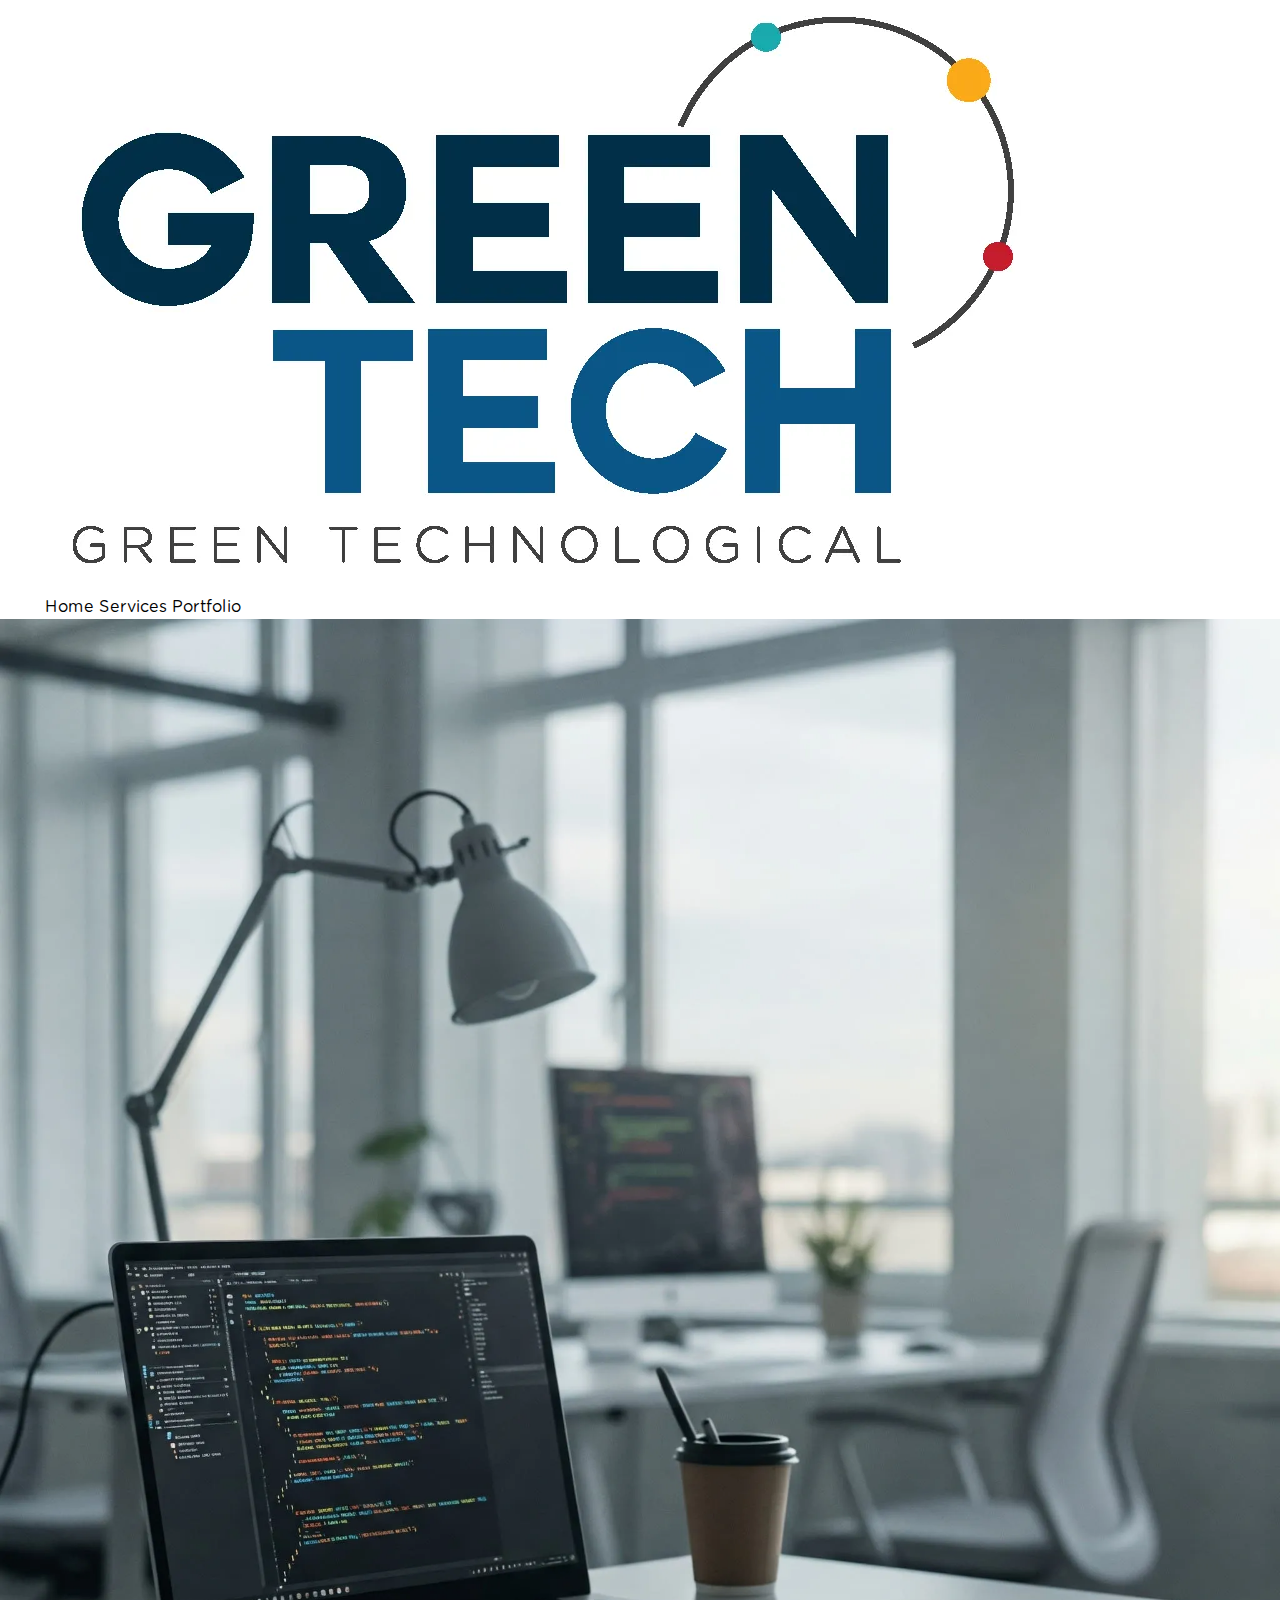
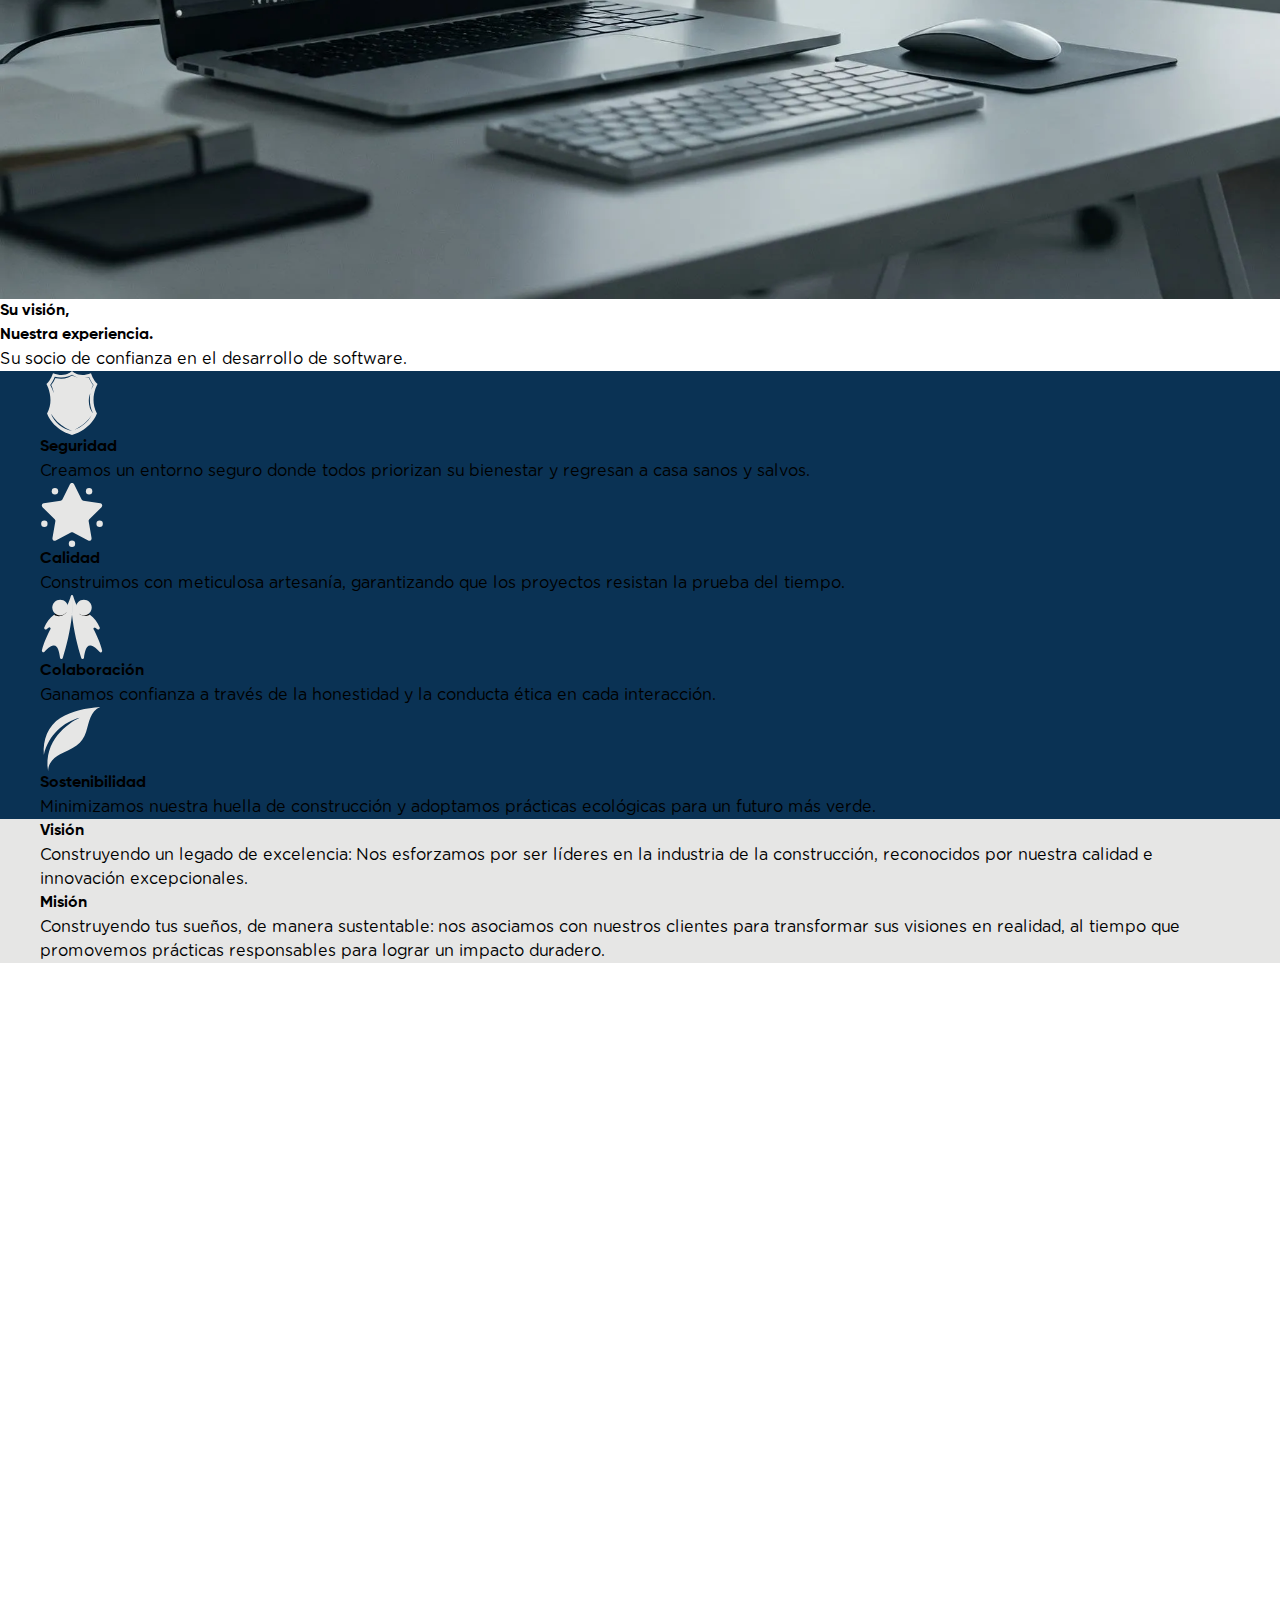
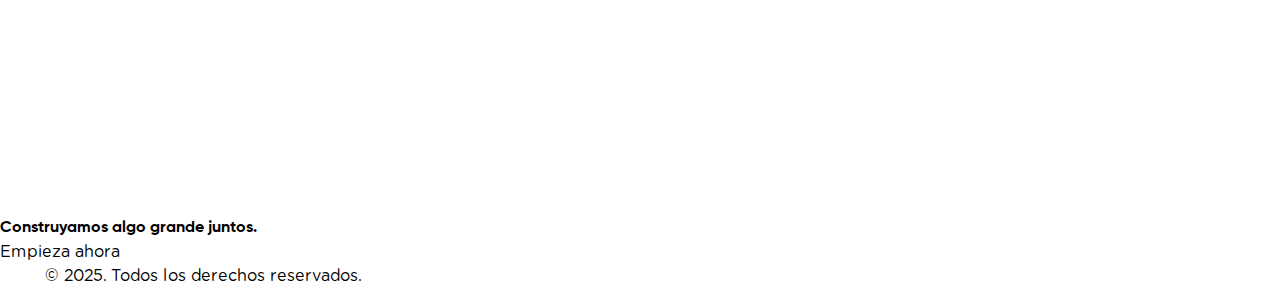
==== index.html @ 002b76df "fix urls" ====
<!DOCTYPE html><html lang="en"> <head><meta charset="UTF-8"><meta name="viewport" content="width=device-width"><link rel="icon" type="image/svg+xml" href="/favicon.svg"><meta name="generator" content="Astro v5.2.6"><title>Green Technological</title><link rel="stylesheet" href="/./_astro/index.BlIPAO9V.css"></head> <body> <header class="_header_m7qd8_2"> <div class="page-container"> <section class="_wrapper_m7qd8_5"> <div class="_logo_m7qd8_8"> <a href="/"> <img src="/./_astro/logo.CR4Oi_Bi_2i04Dl.webp" srcset="/./_astro/logo.CR4Oi_Bi_ZGJtbU.webp 200w, /./_astro/logo.CR4Oi_Bi_ZANjPo.webp 400w, /./_astro/logo.CR4Oi_Bi_2i04Dl.webp 1002w" alt="Green Tech Logo" sizes="(max-width: 425px) 200px, (max-width: 768px) 400px, 1002px" width="1002" height="595" loading="lazy" decoding="async"> </a> </div> <div class="_links_m7qd8_12"> <a href="/" class="hidden tablet:inline-block active">Home</a> <a href="/services">Services</a> <a href="/portfolio">Portfolio</a> </div> </section> </div> </header>  <section class="_hero_1e9dm_2"> <div class="_image_1e9dm_9"> <img src="/./_astro/office-laptop.Diz-f-Ei_Z1TLd2s.webp" srcset="/./_astro/office-laptop.Diz-f-Ei_Z2cWoiw.webp 850w, /./_astro/office-laptop.Diz-f-Ei_Z1W2SQh.webp 1024w, /./_astro/office-laptop.Diz-f-Ei_Z1TLd2s.webp 2048w" alt="Desk laptop in an office" sizes="(max-width: 425px) 850px, (max-width: 768px) 1024px, 2048px" width="2048" height="2048" loading="lazy" decoding="async"></div> <div class="_text_1e9dm_31"> <div class="_wrapper_1e9dm_39"> <h1 class="_title_1e9dm_44">
Su visión,<br>
Nuestra experiencia.
</h1> <div>Su socio de confianza en el desarrollo de software.</div> </div> </div> </section> <section class="bg-primary"> <div class="_c_mediaContainer_1gir9_672 container mx-auto"> <div> <div class="_c_textMediaItem_1gir9_697"> <i><img src="/_astro/shield.kLhKz2BT.svg" alt="icon"></i> <h1> Seguridad </h1> <p> Creamos un entorno seguro donde todos priorizan su bienestar y regresan a casa sanos y salvos. </p> </div> </div><div> <div class="_c_textMediaItem_1gir9_697"> <i><img src="/_astro/star.rCqaU0DZ.svg" alt="icon"></i> <h1> Calidad </h1> <p> Construimos con meticulosa artesanía, garantizando que los proyectos resistan la prueba del tiempo. </p> </div> </div><div> <div class="_c_textMediaItem_1gir9_697"> <i><img src="/_astro/team.DJSQn3Lq.svg" alt="icon"></i> <h1> Colaboración </h1> <p> Ganamos confianza a través de la honestidad y la conducta ética en cada interacción. </p> </div> </div><div> <div class="_c_textMediaItem_1gir9_697"> <i><img src="/_astro/leaf.DGB-2xqf.svg" alt="icon"></i> <h1> Sostenibilidad </h1> <p> Minimizamos nuestra huella de construcción y adoptamos prácticas ecológicas para un futuro más verde. </p> </div> </div> </div> </section> <section class="bg-quill-gray"> <div class="_c_textContainer_t5k3u_672 container mx-auto"> <div> <div> <h1> Visión </h1>  </div> <div>  <p> Construyendo un legado de excelencia: Nos esforzamos por ser líderes en la industria de la construcción, reconocidos por nuestra calidad e innovación excepcionales. </p> </div> </div><div> <div> <h1> Misión </h1>  </div> <div>  <p> Construyendo tus sueños, de manera sustentable: nos asociamos con nuestros clientes para transformar sus visiones en realidad, al tiempo que promovemos prácticas responsables para lograr un impacto duradero. </p> </div> </div> </div> </section> <section> <div class="_c_bannerWithImageOverlay_1eavx_2"> <div class="_c_bannerImageContainer_1eavx_12"> <img src="/./_astro/photo-1487958449943-2429e8be8625.Dlu92hlh_26johi.webp" alt="banner background" width="2160" height="1440" loading="lazy" decoding="async"> </div> <div class="_c_bannerOverlay_1eavx_25"></div> <div class="_c_bannerContainer_1eavx_33"> <div class="_c_bannerWrapperText_1eavx_40"> <div class="_c_bannerWrapperHeadline_1eavx_53"> <h1>Construyamos algo grande juntos.</h1> </div> <div class="_c_bannerWrapperButton_1eavx_72"> <a title="Get Started" href="#" target="_blank" rel="noopener">Empieza ahora</a> </div> </div> </div> </div> </section>  <footer class="_footer_1qc3n_2"> <div class="page-container"> <section class="_wrapper_1qc3n_6"> <div class="_text_1qc3n_9"> <p>© 2025. Todos los derechos reservados.</p> </div> </section> </div> </footer></body></html>
---- _astro/index.BlIPAO9V.css ----
._c_bannerWithImageOverlay_1e5kk_2{min-height:35rem;padding-inline:calc(var(--spacing)*6);padding-block:calc(var(--spacing)*8);background-color:#e6e6e5;flex-direction:column;justify-content:center;display:flex;position:relative}._c_bannerImageContainer_1e5kk_2{width:100%;height:100%}._c_bannerImageContainer_1e5kk_2 img{top:calc(var(--spacing)*0);left:calc(var(--spacing)*0);object-fit:cover;width:100%;height:100%;position:absolute;overflow:hidden}._c_bannerOverlay_1e5kk_2{inset:calc(var(--spacing)*0);background-color:var(--color-primary);opacity:.5;width:100%;height:100%;position:absolute}._c_bannerContainer_1e5kk_2{align-items:center;gap:calc(var(--spacing)*8);width:100%;height:100%;display:flex}._c_bannerWrapperText_1e5kk_2{box-sizing:border-box;justify-content:center;align-items:center;gap:calc(var(--spacing)*10);border-radius:var(--radius-2xl);width:100%;height:100%;padding:calc(var(--spacing)*8);flex-direction:column;display:flex;position:relative}._c_bannerWrapperHeadline_1e5kk_2{text-align:center;color:#e6e6e5;width:100%}._c_bannerWrapperHeadline_1e5kk_2 h1{background-color:var(--color-primary);padding-inline:calc(var(--spacing)*4);padding-block:calc(var(--spacing)*2);--tw-leading:1.1;--tw-font-weight:var(--font-weight-bold);font-size:2.75rem;line-height:1.1;font-weight:var(--font-weight-bold);overflow-wrap:normal;word-break:normal;overflow-wrap:break-word;display:inline}._c_bannerWrapperButton_1e5kk_2{margin-bottom:calc(var(--spacing)*4);min-height:calc(var(--spacing)*14);justify-content:center;width:100%;display:flex;position:relative}._c_bannerWrapperButton_1e5kk_2 a{border-style:var(--tw-border-style);--tw-border-style:solid;background-color:var(--color-primary);padding-inline:calc(var(--spacing)*5);padding-block:calc(var(--spacing)*4);color:#e6e6e5;border:2px solid #e6e6e5;border-radius:0;align-items:center}@layer theme{:root,:host{--font-sans:ui-sans-serif,system-ui,sans-serif,"Apple Color Emoji","Segoe UI Emoji","Segoe UI Symbol","Noto Color Emoji";--font-serif:ui-serif,Georgia,Cambria,"Times New Roman",Times,serif;--font-mono:ui-monospace,SFMono-Regular,Menlo,Monaco,Consolas,"Liberation Mono","Courier New",monospace;--color-red-50:oklch(.971 .013 17.38);--color-red-100:oklch(.936 .032 17.717);--color-red-200:oklch(.885 .062 18.334);--color-red-300:oklch(.808 .114 19.571);--color-red-400:oklch(.704 .191 22.216);--color-red-500:oklch(.637 .237 25.331);--color-red-600:oklch(.577 .245 27.325);--color-red-700:oklch(.505 .213 27.518);--color-red-800:oklch(.444 .177 26.899);--color-red-900:oklch(.396 .141 25.723);--color-red-950:oklch(.258 .092 26.042);--color-orange-50:oklch(.98 .016 73.684);--color-orange-100:oklch(.954 .038 75.164);--color-orange-200:oklch(.901 .076 70.697);--color-orange-300:oklch(.837 .128 66.29);--color-orange-400:oklch(.75 .183 55.934);--color-orange-500:oklch(.705 .213 47.604);--color-orange-600:oklch(.646 .222 41.116);--color-orange-700:oklch(.553 .195 38.402);--color-orange-800:oklch(.47 .157 37.304);--color-orange-900:oklch(.408 .123 38.172);--color-orange-950:oklch(.266 .079 36.259);--color-amber-50:oklch(.987 .022 95.277);--color-amber-100:oklch(.962 .059 95.617);--color-amber-200:oklch(.924 .12 95.746);--color-amber-300:oklch(.879 .169 91.605);--color-amber-400:oklch(.828 .189 84.429);--color-amber-500:oklch(.769 .188 70.08);--color-amber-600:oklch(.666 .179 58.318);--color-amber-700:oklch(.555 .163 48.998);--color-amber-800:oklch(.473 .137 46.201);--color-amber-900:oklch(.414 .112 45.904);--color-amber-950:oklch(.279 .077 45.635);--color-yellow-50:oklch(.987 .026 102.212);--color-yellow-100:oklch(.973 .071 103.193);--color-yellow-200:oklch(.945 .129 101.54);--color-yellow-300:oklch(.905 .182 98.111);--color-yellow-400:oklch(.852 .199 91.936);--color-yellow-500:oklch(.795 .184 86.047);--color-yellow-600:oklch(.681 .162 75.834);--color-yellow-700:oklch(.554 .135 66.442);--color-yellow-800:oklch(.476 .114 61.907);--color-yellow-900:oklch(.421 .095 57.708);--color-yellow-950:oklch(.286 .066 53.813);--color-lime-50:oklch(.986 .031 120.757);--color-lime-100:oklch(.967 .067 122.328);--color-lime-200:oklch(.938 .127 124.321);--color-lime-300:oklch(.897 .196 126.665);--color-lime-400:oklch(.841 .238 128.85);--color-lime-500:oklch(.768 .233 130.85);--color-lime-600:oklch(.648 .2 131.684);--color-lime-700:oklch(.532 .157 131.589);--color-lime-800:oklch(.453 .124 130.933);--color-lime-900:oklch(.405 .101 131.063);--color-lime-950:oklch(.274 .072 132.109);--color-green-50:oklch(.982 .018 155.826);--color-green-100:oklch(.962 .044 156.743);--color-green-200:oklch(.925 .084 155.995);--color-green-300:oklch(.871 .15 154.449);--color-green-400:oklch(.792 .209 151.711);--color-green-500:oklch(.723 .219 149.579);--color-green-600:oklch(.627 .194 149.214);--color-green-700:oklch(.527 .154 150.069);--color-green-800:oklch(.448 .119 151.328);--color-green-900:oklch(.393 .095 152.535);--color-green-950:oklch(.266 .065 152.934);--color-emerald-50:oklch(.979 .021 166.113);--color-emerald-100:oklch(.95 .052 163.051);--color-emerald-200:oklch(.905 .093 164.15);--color-emerald-300:oklch(.845 .143 164.978);--color-emerald-400:oklch(.765 .177 163.223);--color-emerald-500:oklch(.696 .17 162.48);--color-emerald-600:oklch(.596 .145 163.225);--color-emerald-700:oklch(.508 .118 165.612);--color-emerald-800:oklch(.432 .095 166.913);--color-emerald-900:oklch(.378 .077 168.94);--color-emerald-950:oklch(.262 .051 172.552);--color-teal-50:oklch(.984 .014 180.72);--color-teal-100:oklch(.953 .051 180.801);--color-teal-200:oklch(.91 .096 180.426);--color-teal-300:oklch(.855 .138 181.071);--color-teal-400:oklch(.777 .152 181.912);--color-teal-500:oklch(.704 .14 182.503);--color-teal-600:oklch(.6 .118 184.704);--color-teal-700:oklch(.511 .096 186.391);--color-teal-800:oklch(.437 .078 188.216);--color-teal-900:oklch(.386 .063 188.416);--color-teal-950:oklch(.277 .046 192.524);--color-cyan-50:oklch(.984 .019 200.873);--color-cyan-100:oklch(.956 .045 203.388);--color-cyan-200:oklch(.917 .08 205.041);--color-cyan-300:oklch(.865 .127 207.078);--color-cyan-400:oklch(.789 .154 211.53);--color-cyan-500:oklch(.715 .143 215.221);--color-cyan-600:oklch(.609 .126 221.723);--color-cyan-700:oklch(.52 .105 223.128);--color-cyan-800:oklch(.45 .085 224.283);--color-cyan-900:oklch(.398 .07 227.392);--color-cyan-950:oklch(.302 .056 229.695);--color-sky-50:oklch(.977 .013 236.62);--color-sky-100:oklch(.951 .026 236.824);--color-sky-200:oklch(.901 .058 230.902);--color-sky-300:oklch(.828 .111 230.318);--color-sky-400:oklch(.746 .16 232.661);--color-sky-500:oklch(.685 .169 237.323);--color-sky-600:oklch(.588 .158 241.966);--color-sky-700:oklch(.5 .134 242.749);--color-sky-800:oklch(.443 .11 240.79);--color-sky-900:oklch(.391 .09 240.876);--color-sky-950:oklch(.293 .066 243.157);--color-blue-50:oklch(.97 .014 254.604);--color-blue-100:oklch(.932 .032 255.585);--color-blue-200:oklch(.882 .059 254.128);--color-blue-300:oklch(.809 .105 251.813);--color-blue-400:oklch(.707 .165 254.624);--color-blue-500:oklch(.623 .214 259.815);--color-blue-600:oklch(.546 .245 262.881);--color-blue-700:oklch(.488 .243 264.376);--color-blue-800:oklch(.424 .199 265.638);--color-blue-900:oklch(.379 .146 265.522);--color-blue-950:oklch(.282 .091 267.935);--color-indigo-50:oklch(.962 .018 272.314);--color-indigo-100:oklch(.93 .034 272.788);--color-indigo-200:oklch(.87 .065 274.039);--color-indigo-300:oklch(.785 .115 274.713);--color-indigo-400:oklch(.673 .182 276.935);--color-indigo-500:oklch(.585 .233 277.117);--color-indigo-600:oklch(.511 .262 276.966);--color-indigo-700:oklch(.457 .24 277.023);--color-indigo-800:oklch(.398 .195 277.366);--color-indigo-900:oklch(.359 .144 278.697);--color-indigo-950:oklch(.257 .09 281.288);--color-violet-50:oklch(.969 .016 293.756);--color-violet-100:oklch(.943 .029 294.588);--color-violet-200:oklch(.894 .057 293.283);--color-violet-300:oklch(.811 .111 293.571);--color-violet-400:oklch(.702 .183 293.541);--color-violet-500:oklch(.606 .25 292.717);--color-violet-600:oklch(.541 .281 293.009);--color-violet-700:oklch(.491 .27 292.581);--color-violet-800:oklch(.432 .232 292.759);--color-violet-900:oklch(.38 .189 293.745);--color-violet-950:oklch(.283 .141 291.089);--color-purple-50:oklch(.977 .014 308.299);--color-purple-100:oklch(.946 .033 307.174);--color-purple-200:oklch(.902 .063 306.703);--color-purple-300:oklch(.827 .119 306.383);--color-purple-400:oklch(.714 .203 305.504);--color-purple-500:oklch(.627 .265 303.9);--color-purple-600:oklch(.558 .288 302.321);--color-purple-700:oklch(.496 .265 301.924);--color-purple-800:oklch(.438 .218 303.724);--color-purple-900:oklch(.381 .176 304.987);--color-purple-950:oklch(.291 .149 302.717);--color-fuchsia-50:oklch(.977 .017 320.058);--color-fuchsia-100:oklch(.952 .037 318.852);--color-fuchsia-200:oklch(.903 .076 319.62);--color-fuchsia-300:oklch(.833 .145 321.434);--color-fuchsia-400:oklch(.74 .238 322.16);--color-fuchsia-500:oklch(.667 .295 322.15);--color-fuchsia-600:oklch(.591 .293 322.896);--color-fuchsia-700:oklch(.518 .253 323.949);--color-fuchsia-800:oklch(.452 .211 324.591);--color-fuchsia-900:oklch(.401 .17 325.612);--color-fuchsia-950:oklch(.293 .136 325.661);--color-pink-50:oklch(.971 .014 343.198);--color-pink-100:oklch(.948 .028 342.258);--color-pink-200:oklch(.899 .061 343.231);--color-pink-300:oklch(.823 .12 346.018);--color-pink-400:oklch(.718 .202 349.761);--color-pink-500:oklch(.656 .241 354.308);--color-pink-600:oklch(.592 .249 .584);--color-pink-700:oklch(.525 .223 3.958);--color-pink-800:oklch(.459 .187 3.815);--color-pink-900:oklch(.408 .153 2.432);--color-pink-950:oklch(.284 .109 3.907);--color-rose-50:oklch(.969 .015 12.422);--color-rose-100:oklch(.941 .03 12.58);--color-rose-200:oklch(.892 .058 10.001);--color-rose-300:oklch(.81 .117 11.638);--color-rose-400:oklch(.712 .194 13.428);--color-rose-500:oklch(.645 .246 16.439);--color-rose-600:oklch(.586 .253 17.585);--color-rose-700:oklch(.514 .222 16.935);--color-rose-800:oklch(.455 .188 13.697);--color-rose-900:oklch(.41 .159 10.272);--color-rose-950:oklch(.271 .105 12.094);--color-slate-50:oklch(.984 .003 247.858);--color-slate-100:oklch(.968 .007 247.896);--color-slate-200:oklch(.929 .013 255.508);--color-slate-300:oklch(.869 .022 252.894);--color-slate-400:oklch(.704 .04 256.788);--color-slate-500:oklch(.554 .046 257.417);--color-slate-600:oklch(.446 .043 257.281);--color-slate-700:oklch(.372 .044 257.287);--color-slate-800:oklch(.279 .041 260.031);--color-slate-900:oklch(.208 .042 265.755);--color-slate-950:oklch(.129 .042 264.695);--color-gray-50:oklch(.985 .002 247.839);--color-gray-100:oklch(.967 .003 264.542);--color-gray-200:oklch(.928 .006 264.531);--color-gray-300:oklch(.872 .01 258.338);--color-gray-400:oklch(.707 .022 261.325);--color-gray-500:oklch(.551 .027 264.364);--color-gray-600:oklch(.446 .03 256.802);--color-gray-700:oklch(.373 .034 259.733);--color-gray-800:oklch(.278 .033 256.848);--color-gray-900:oklch(.21 .034 264.665);--color-gray-950:oklch(.13 .028 261.692);--color-zinc-50:oklch(.985 0 0);--color-zinc-100:oklch(.967 .001 286.375);--color-zinc-200:oklch(.92 .004 286.32);--color-zinc-300:oklch(.871 .006 286.286);--color-zinc-400:oklch(.705 .015 286.067);--color-zinc-500:oklch(.552 .016 285.938);--color-zinc-600:oklch(.442 .017 285.786);--color-zinc-700:oklch(.37 .013 285.805);--color-zinc-800:oklch(.274 .006 286.033);--color-zinc-900:oklch(.21 .006 285.885);--color-zinc-950:oklch(.141 .005 285.823);--color-neutral-50:oklch(.985 0 0);--color-neutral-100:oklch(.97 0 0);--color-neutral-200:oklch(.922 0 0);--color-neutral-300:oklch(.87 0 0);--color-neutral-400:oklch(.708 0 0);--color-neutral-500:oklch(.556 0 0);--color-neutral-600:oklch(.439 0 0);--color-neutral-700:oklch(.371 0 0);--color-neutral-800:oklch(.269 0 0);--color-neutral-900:oklch(.205 0 0);--color-neutral-950:oklch(.145 0 0);--color-stone-50:oklch(.985 .001 106.423);--color-stone-100:oklch(.97 .001 106.424);--color-stone-200:oklch(.923 .003 48.717);--color-stone-300:oklch(.869 .005 56.366);--color-stone-400:oklch(.709 .01 56.259);--color-stone-500:oklch(.553 .013 58.071);--color-stone-600:oklch(.444 .011 73.639);--color-stone-700:oklch(.374 .01 67.558);--color-stone-800:oklch(.268 .007 34.298);--color-stone-900:oklch(.216 .006 56.043);--color-stone-950:oklch(.147 .004 49.25);--color-black:#000;--color-white:#fff;--spacing:.25rem;--container-3xs:16rem;--container-2xs:18rem;--container-xs:20rem;--container-sm:24rem;--container-md:28rem;--container-lg:32rem;--container-xl:36rem;--container-2xl:42rem;--container-3xl:48rem;--container-4xl:56rem;--container-5xl:64rem;--container-6xl:72rem;--container-7xl:80rem;--text-xs:.75rem;--text-xs--line-height:calc(1/.75);--text-sm:.875rem;--text-sm--line-height:calc(1.25/.875);--text-base:1rem;--text-base--line-height: 1.5 ;--text-lg:1.125rem;--text-lg--line-height:calc(1.75/1.125);--text-xl:1.25rem;--text-xl--line-height:calc(1.75/1.25);--text-2xl:1.5rem;--text-2xl--line-height:calc(2/1.5);--text-3xl:1.875rem;--text-3xl--line-height: 1.2 ;--text-4xl:2.25rem;--text-4xl--line-height:calc(2.5/2.25);--text-5xl:3rem;--text-5xl--line-height:1;--text-6xl:3.75rem;--text-6xl--line-height:1;--text-7xl:4.5rem;--text-7xl--line-height:1;--text-8xl:6rem;--text-8xl--line-height:1;--text-9xl:8rem;--text-9xl--line-height:1;--font-weight-thin:100;--font-weight-extralight:200;--font-weight-light:300;--font-weight-normal:400;--font-weight-medium:500;--font-weight-semibold:600;--font-weight-bold:700;--font-weight-extrabold:800;--font-weight-black:900;--tracking-tighter:-.05em;--tracking-tight:-.025em;--tracking-normal:0em;--tracking-wide:.025em;--tracking-wider:.05em;--tracking-widest:.1em;--leading-tight:1.25;--leading-snug:1.375;--leading-normal:1.5;--leading-relaxed:1.625;--leading-loose:2;--radius-xs:.125rem;--radius-sm:.25rem;--radius-md:.375rem;--radius-lg:.5rem;--radius-xl:.75rem;--radius-2xl:1rem;--radius-3xl:1.5rem;--radius-4xl:2rem;--shadow-2xs:0 1px #0000000d;--shadow-xs:0 1px 2px 0 #0000000d;--shadow-sm:0 1px 3px 0 #0000001a,0 1px 2px -1px #0000001a;--shadow-md:0 4px 6px -1px #0000001a,0 2px 4px -2px #0000001a;--shadow-lg:0 10px 15px -3px #0000001a,0 4px 6px -4px #0000001a;--shadow-xl:0 20px 25px -5px #0000001a,0 8px 10px -6px #0000001a;--shadow-2xl:0 25px 50px -12px #00000040;--inset-shadow-2xs:inset 0 1px #0000000d;--inset-shadow-xs:inset 0 1px 1px #0000000d;--inset-shadow-sm:inset 0 2px 4px #0000000d;--drop-shadow-xs:0 1px 1px #0000000d;--drop-shadow-sm:0 1px 2px #00000026;--drop-shadow-md:0 3px 3px #0000001f;--drop-shadow-lg:0 4px 4px #00000026;--drop-shadow-xl:0 9px 7px #0000001a;--drop-shadow-2xl:0 25px 25px #00000026;--ease-in:cubic-bezier(.4,0,1,1);--ease-out:cubic-bezier(0,0,.2,1);--ease-in-out:cubic-bezier(.4,0,.2,1);--animate-spin:spin 1s linear infinite;--animate-ping:ping 1s cubic-bezier(0,0,.2,1)infinite;--animate-pulse:pulse 2s cubic-bezier(.4,0,.6,1)infinite;--animate-bounce:bounce 1s infinite;--blur-xs:4px;--blur-sm:8px;--blur-md:12px;--blur-lg:16px;--blur-xl:24px;--blur-2xl:40px;--blur-3xl:64px;--perspective-dramatic:100px;--perspective-near:300px;--perspective-normal:500px;--perspective-midrange:800px;--perspective-distant:1200px;--aspect-video:16/9;--default-transition-duration:.15s;--default-transition-timing-function:cubic-bezier(.4,0,.2,1);--default-font-family:var(--font-sans);--default-font-feature-settings:var(--font-sans--font-feature-settings);--default-font-variation-settings:var(--font-sans--font-variation-settings);--default-mono-font-family:var(--font-mono);--default-mono-font-feature-settings:var(--font-mono--font-feature-settings);--default-mono-font-variation-settings:var(--font-mono--font-variation-settings);--breakpoint-small:568px;--breakpoint-tablet:768px;--breakpoint-desktop:992px;--breakpoint-large:1200px;--breakpoint-max:1440px;--container-mobile:91vw;--container-desktop:93vw;--container-large:93vw;--container-max:120rem;--color-primary:#0a3254;--color-secondary:#005587;--color-quill-gray:#e6e6e5;--color-turquoise:#01a2ae;--color-yellow:#f5a800;--color-red:#bc2c2e;--font-gilroy:"Gilroy";--font-gotham:"Gotham Rounded"}}@layer base{*,:after,:before,::backdrop{box-sizing:border-box;border:0 solid;margin:0;padding:0}::file-selector-button{box-sizing:border-box;border:0 solid;margin:0;padding:0}html,:host{-webkit-text-size-adjust:100%;tab-size:4;line-height:1.5;font-family:var(--default-font-family,ui-sans-serif,system-ui,sans-serif,"Apple Color Emoji","Segoe UI Emoji","Segoe UI Symbol","Noto Color Emoji");font-feature-settings:var(--default-font-feature-settings,normal);font-variation-settings:var(--default-font-variation-settings,normal);-webkit-tap-highlight-color:transparent}body{line-height:inherit}hr{height:0;color:inherit;border-top-width:1px}abbr:where([title]){-webkit-text-decoration:underline dotted;text-decoration:underline dotted}h1,h2,h3,h4,h5,h6{font-size:inherit;font-weight:inherit}a{color:inherit;-webkit-text-decoration:inherit;text-decoration:inherit}b,strong{font-weight:bolder}code,kbd,samp,pre{font-family:var(--default-mono-font-family,ui-monospace,SFMono-Regular,Menlo,Monaco,Consolas,"Liberation Mono","Courier New",monospace);font-feature-settings:var(--default-mono-font-feature-settings,normal);font-variation-settings:var(--default-mono-font-variation-settings,normal);font-size:1em}small{font-size:80%}sub,sup{vertical-align:baseline;font-size:75%;line-height:0;position:relative}sub{bottom:-.25em}sup{top:-.5em}table{text-indent:0;border-color:inherit;border-collapse:collapse}:-moz-focusring{outline:auto}progress{vertical-align:baseline}summary{display:list-item}ol,ul,menu{list-style:none}img,svg,video,canvas,audio,iframe,embed,object{vertical-align:middle;display:block}img,video{max-width:100%;height:auto}button,input,select,optgroup,textarea{font:inherit;font-feature-settings:inherit;font-variation-settings:inherit;letter-spacing:inherit;color:inherit;opacity:1;background-color:#0000;border-radius:0}::file-selector-button{font:inherit;font-feature-settings:inherit;font-variation-settings:inherit;letter-spacing:inherit;color:inherit;opacity:1;background-color:#0000;border-radius:0}:where(select:is([multiple],[size])) optgroup{font-weight:bolder}:where(select:is([multiple],[size])) optgroup option{padding-inline-start:20px}::file-selector-button{margin-inline-end:4px}::placeholder{opacity:1;color:color-mix(in oklab,currentColor 50%,transparent)}textarea{resize:vertical}::-webkit-search-decoration{-webkit-appearance:none}::-webkit-date-and-time-value{min-height:1lh;text-align:inherit}::-webkit-datetime-edit{display:inline-flex}::-webkit-datetime-edit-fields-wrapper{padding:0}::-webkit-datetime-edit{padding-block:0}::-webkit-datetime-edit-year-field{padding-block:0}::-webkit-datetime-edit-month-field{padding-block:0}::-webkit-datetime-edit-day-field{padding-block:0}::-webkit-datetime-edit-hour-field{padding-block:0}::-webkit-datetime-edit-minute-field{padding-block:0}::-webkit-datetime-edit-second-field{padding-block:0}::-webkit-datetime-edit-millisecond-field{padding-block:0}::-webkit-datetime-edit-meridiem-field{padding-block:0}:-moz-ui-invalid{box-shadow:none}button,input:where([type=button],[type=reset],[type=submit]){appearance:button}::file-selector-button{appearance:button}::-webkit-inner-spin-button{height:auto}::-webkit-outer-spin-button{height:auto}[hidden]:where(:not([hidden=until-found])){display:none!important}}@layer components;@layer utilities{._fixed_sf15f_2{position:fixed}._static_sf15f_2{position:static}._container_sf15f_2{width:100%}@media (width>=568px){._container_sf15f_2{max-width:568px}}@media (width>=768px){._container_sf15f_2{max-width:768px}}@media (width>=992px){._container_sf15f_2{max-width:992px}}@media (width>=1200px){._container_sf15f_2{max-width:1200px}}@media (width>=1440px){._container_sf15f_2{max-width:1440px}}._mx-auto_sf15f_2{margin-inline:auto}._block_sf15f_2{display:block}._contents_sf15f_2{display:contents}._flex_sf15f_2{display:flex}._hidden_sf15f_2{display:none}._inline_sf15f_2{display:inline}._table_sf15f_2{display:table}._\!transform_sf15f_2{transform:var(--tw-rotate-x)var(--tw-rotate-y)var(--tw-rotate-z)var(--tw-skew-x)var(--tw-skew-y)!important}._transform_sf15f_2{transform:var(--tw-rotate-x)var(--tw-rotate-y)var(--tw-rotate-z)var(--tw-skew-x)var(--tw-skew-y)}._resize_sf15f_2{resize:both}._border_sf15f_2{border-style:var(--tw-border-style);border-width:1px}._bg-primary_sf15f_2{background-color:var(--color-primary)}._bg-quill-gray_sf15f_2{background-color:var(--color-quill-gray)}._lowercase_sf15f_2{text-transform:lowercase}._filter_sf15f_2{filter:var(--tw-blur,)var(--tw-brightness,)var(--tw-contrast,)var(--tw-grayscale,)var(--tw-hue-rotate,)var(--tw-invert,)var(--tw-saturate,)var(--tw-sepia,)var(--tw-drop-shadow,)}._transition_sf15f_2{transition-property:color,background-color,border-color,outline-color,text-decoration-color,fill,stroke,--tw-gradient-from,--tw-gradient-via,--tw-gradient-to,opacity,box-shadow,transform,translate,scale,rotate,filter,-webkit-backdrop-filter,backdrop-filter;transition-timing-function:var(--tw-ease,var(--default-transition-timing-function));transition-duration:var(--tw-duration,var(--default-transition-duration))}@media (width>=768px){._tablet\:inline-block_sf15f_2{display:inline-block}}}@font-face{font-family:Gilroy;src:url(/fonts/Gilroy/Gilroy-Bold.eot);src:url(/fonts/Gilroy/Gilroy-Bold.eot?#iefix)format("embedded-opentype"),url(/fonts/Gilroy/Gilroy-Bold.woff2)format("woff2"),url(/fonts/Gilroy/Gilroy-Bold.woff)format("woff"),url(/fonts/Gilroy/Gilroy-Bold.ttf)format("truetype"),url(/fonts/Gilroy/Gilroy-Bold.svg#Gilroy-Bold)format("svg");font-weight:700;font-style:normal;font-display:swap}@font-face{font-family:Gotham Rounded;src:url(/fonts/GothamRnd/GothamRnd-BoldItalic.eot);src:url(/fonts/GothamRnd/GothamRnd-BoldItalic.eot?#iefix)format("embedded-opentype"),url(/fonts/GothamRnd/GothamRnd-BoldItalic.woff2)format("woff2"),url(/fonts/GothamRnd/GothamRnd-BoldItalic.woff)format("woff"),url(/fonts/GothamRnd/GothamRnd-BoldItalic.ttf)format("truetype"),url(/fonts/GothamRnd/GothamRnd-BoldItalic.svg#GothamRnd-BoldItalic)format("svg");font-weight:700;font-style:italic;font-display:swap}@font-face{font-family:Gotham Rounded;src:url(/fonts/GothamRnd/GothamRnd-MediumItalic.eot);src:url(/fonts/GothamRnd/GothamRnd-MediumItalic.eot?#iefix)format("embedded-opentype"),url(/fonts/GothamRnd/GothamRnd-MediumItalic.woff2)format("woff2"),url(/fonts/GothamRnd/GothamRnd-MediumItalic.woff)format("woff"),url(/fonts/GothamRnd/GothamRnd-MediumItalic.ttf)format("truetype"),url(/fonts/GothamRnd/GothamRnd-MediumItalic.svg#GothamRnd-MediumItalic)format("svg");font-weight:500;font-style:italic;font-display:swap}@font-face{font-family:Gotham Rounded;src:url(/fonts/GothamRnd/GothamRnd-Medium.eot);src:url(/fonts/GothamRnd/GothamRnd-Medium.eot?#iefix)format("embedded-opentype"),url(/fonts/GothamRnd/GothamRnd-Medium.woff2)format("woff2"),url(/fonts/GothamRnd/GothamRnd-Medium.woff)format("woff"),url(/fonts/GothamRnd/GothamRnd-Medium.ttf)format("truetype"),url(/fonts/GothamRnd/GothamRnd-Medium.svg#GothamRnd-Medium)format("svg");font-weight:500;font-style:normal;font-display:swap}@font-face{font-family:Gotham Rounded;src:url(/fonts/GothamRnd/GothamRnd-Bold.eot);src:url(/fonts/GothamRnd/GothamRnd-Bold.eot?#iefix)format("embedded-opentype"),url(/fonts/GothamRnd/GothamRnd-Bold.woff2)format("woff2"),url(/fonts/GothamRnd/GothamRnd-Bold.woff)format("woff"),url(/fonts/GothamRnd/GothamRnd-Bold.ttf)format("truetype"),url(/fonts/GothamRnd/GothamRnd-Bold.svg#GothamRnd-Bold)format("svg");font-weight:700;font-style:normal;font-display:swap}@font-face{font-family:Gotham Rounded;src:url(/fonts/GothamRnd/GothamRnd-LightItalic.eot);src:url(/fonts/GothamRnd/GothamRnd-LightItalic.eot?#iefix)format("embedded-opentype"),url(/fonts/GothamRnd/GothamRnd-LightItalic.woff2)format("woff2"),url(/fonts/GothamRnd/GothamRnd-LightItalic.woff)format("woff"),url(/fonts/GothamRnd/GothamRnd-LightItalic.ttf)format("truetype"),url(/fonts/GothamRnd/GothamRnd-LightItalic.svg#GothamRnd-LightItalic)format("svg");font-weight:300;font-style:italic;font-display:swap}@font-face{font-family:Gotham Rounded;src:url(/fonts/GothamRnd/GothamRnd-Light.eot);src:url(/fonts/GothamRnd/GothamRnd-Light.eot?#iefix)format("embedded-opentype"),url(/fonts/GothamRnd/GothamRnd-Light.woff2)format("woff2"),url(/fonts/GothamRnd/GothamRnd-Light.woff)format("woff"),url(/fonts/GothamRnd/GothamRnd-Light.ttf)format("truetype"),url(/fonts/GothamRnd/GothamRnd-Light.svg#GothamRnd-Light)format("svg");font-weight:300;font-style:normal;font-display:swap}@font-face{font-family:Gotham Rounded;src:url(/fonts/GothamRnd/GothamRnd-Book.eot);src:url(/fonts/GothamRnd/GothamRnd-Book.eot?#iefix)format("embedded-opentype"),url(/fonts/GothamRnd/GothamRnd-Book.woff2)format("woff2"),url(/fonts/GothamRnd/GothamRnd-Book.woff)format("woff"),url(/fonts/GothamRnd/GothamRnd-Book.ttf)format("truetype"),url(/fonts/GothamRnd/GothamRnd-Book.svg#GothamRnd-Book)format("svg");font-weight:400;font-style:normal;font-display:swap}@font-face{font-family:Gotham Rounded;src:url(/fonts/GothamRnd/GothamRnd-BookItalic.eot);src:url(/fonts/GothamRnd/GothamRnd-BookItalic.eot?#iefix)format("embedded-opentype"),url(/fonts/GothamRnd/GothamRnd-BookItalic.woff2)format("woff2"),url(/fonts/GothamRnd/GothamRnd-BookItalic.woff)format("woff"),url(/fonts/GothamRnd/GothamRnd-BookItalic.ttf)format("truetype"),url(/fonts/GothamRnd/GothamRnd-BookItalic.svg#GothamRnd-BookItalic)format("svg");font-weight:400;font-style:italic;font-display:swap}._c_mediaContainer_sf15f_2{gap:calc(var(--spacing)*30);flex-direction:column;padding-top:7rem;padding-bottom:9rem;display:flex}@media (width>=768px){._c_mediaContainer_sf15f_2{flex-direction:row}}._c_mediaContainer_sf15f_2 p{text-align:center;color:var(--color-white);font-size:2rem;overflow:hidden}._c_mediaContainer_sf15f_2 h1{text-align:center;--tw-leading:var(--leading-snug);font-size:2.5rem;line-height:var(--leading-snug);--tw-font-weight:var(--font-weight-bold);font-weight:var(--font-weight-bold);color:var(--color-white)}._c_textMediaItem_sf15f_2{justify-content:center;align-items:center;gap:calc(var(--spacing)*6);flex-direction:column;display:flex}@keyframes _spin_sf15f_1{to{transform:rotate(360deg)}}@keyframes _ping_sf15f_1{75%,to{opacity:0;transform:scale(2)}}@keyframes _pulse_sf15f_1{50%{opacity:.5}}@keyframes _bounce_sf15f_1{0%,to{animation-timing-function:cubic-bezier(.8,0,1,1);transform:translateY(-25%)}50%{animation-timing-function:cubic-bezier(0,0,.2,1);transform:none}}._hero_9sef7_2{flex-direction:column;display:flex}@media (width>=768px){._hero_9sef7_2{flex-direction:row}}._image_9sef7_2{height:20rem;position:relative;overflow:hidden}@media (width>=768px){._image_9sef7_2{flex-basis:50%;height:auto;overflow:auto}}._image_9sef7_2 img{inset:calc(var(--spacing)*0);margin:auto;position:absolute}@media (width>=768px){._image_9sef7_2 img{position:relative}}._text_9sef7_2{background-color:var(--color-primary);min-height:40rem;color:var(--color-white);flex-basis:50%;justify-content:space-between;align-items:center;display:flex}._text_9sef7_2 ._wrapper_9sef7_2{width:86%;margin:auto}._title_9sef7_2{--tw-leading:1;font-size:5rem;line-height:1}._footer_188sv_2{background-color:var(--color-quill-gray);padding-block:1rem}._wrapper_188sv_2{display:flex}._text_188sv_2{width:100%;padding-block:calc(var(--spacing)*4);color:var(--color-primary);justify-content:center;align-items:center;display:flex}._header_3uc7w_2{padding-block:1rem}._wrapper_3uc7w_2{display:flex}._logo_3uc7w_2 img{width:auto;height:7rem}._links_3uc7w_2{align-items:center;margin-left:auto;display:flex}._links_3uc7w_2 a{padding-block:1rem;padding-inline:1.5rem;font-size:1.8rem}._links_3uc7w_2 a[class~=active]{background-color:var(--color-primary);color:var(--color-white)}@layer theme{:root,:host{--font-sans:ui-sans-serif,system-ui,sans-serif,"Apple Color Emoji","Segoe UI Emoji","Segoe UI Symbol","Noto Color Emoji";--font-serif:ui-serif,Georgia,Cambria,"Times New Roman",Times,serif;--font-mono:ui-monospace,SFMono-Regular,Menlo,Monaco,Consolas,"Liberation Mono","Courier New",monospace;--color-red-50:oklch(.971 .013 17.38);--color-red-100:oklch(.936 .032 17.717);--color-red-200:oklch(.885 .062 18.334);--color-red-300:oklch(.808 .114 19.571);--color-red-400:oklch(.704 .191 22.216);--color-red-500:oklch(.637 .237 25.331);--color-red-600:oklch(.577 .245 27.325);--color-red-700:oklch(.505 .213 27.518);--color-red-800:oklch(.444 .177 26.899);--color-red-900:oklch(.396 .141 25.723);--color-red-950:oklch(.258 .092 26.042);--color-orange-50:oklch(.98 .016 73.684);--color-orange-100:oklch(.954 .038 75.164);--color-orange-200:oklch(.901 .076 70.697);--color-orange-300:oklch(.837 .128 66.29);--color-orange-400:oklch(.75 .183 55.934);--color-orange-500:oklch(.705 .213 47.604);--color-orange-600:oklch(.646 .222 41.116);--color-orange-700:oklch(.553 .195 38.402);--color-orange-800:oklch(.47 .157 37.304);--color-orange-900:oklch(.408 .123 38.172);--color-orange-950:oklch(.266 .079 36.259);--color-amber-50:oklch(.987 .022 95.277);--color-amber-100:oklch(.962 .059 95.617);--color-amber-200:oklch(.924 .12 95.746);--color-amber-300:oklch(.879 .169 91.605);--color-amber-400:oklch(.828 .189 84.429);--color-amber-500:oklch(.769 .188 70.08);--color-amber-600:oklch(.666 .179 58.318);--color-amber-700:oklch(.555 .163 48.998);--color-amber-800:oklch(.473 .137 46.201);--color-amber-900:oklch(.414 .112 45.904);--color-amber-950:oklch(.279 .077 45.635);--color-yellow-50:oklch(.987 .026 102.212);--color-yellow-100:oklch(.973 .071 103.193);--color-yellow-200:oklch(.945 .129 101.54);--color-yellow-300:oklch(.905 .182 98.111);--color-yellow-400:oklch(.852 .199 91.936);--color-yellow-500:oklch(.795 .184 86.047);--color-yellow-600:oklch(.681 .162 75.834);--color-yellow-700:oklch(.554 .135 66.442);--color-yellow-800:oklch(.476 .114 61.907);--color-yellow-900:oklch(.421 .095 57.708);--color-yellow-950:oklch(.286 .066 53.813);--color-lime-50:oklch(.986 .031 120.757);--color-lime-100:oklch(.967 .067 122.328);--color-lime-200:oklch(.938 .127 124.321);--color-lime-300:oklch(.897 .196 126.665);--color-lime-400:oklch(.841 .238 128.85);--color-lime-500:oklch(.768 .233 130.85);--color-lime-600:oklch(.648 .2 131.684);--color-lime-700:oklch(.532 .157 131.589);--color-lime-800:oklch(.453 .124 130.933);--color-lime-900:oklch(.405 .101 131.063);--color-lime-950:oklch(.274 .072 132.109);--color-green-50:oklch(.982 .018 155.826);--color-green-100:oklch(.962 .044 156.743);--color-green-200:oklch(.925 .084 155.995);--color-green-300:oklch(.871 .15 154.449);--color-green-400:oklch(.792 .209 151.711);--color-green-500:oklch(.723 .219 149.579);--color-green-600:oklch(.627 .194 149.214);--color-green-700:oklch(.527 .154 150.069);--color-green-800:oklch(.448 .119 151.328);--color-green-900:oklch(.393 .095 152.535);--color-green-950:oklch(.266 .065 152.934);--color-emerald-50:oklch(.979 .021 166.113);--color-emerald-100:oklch(.95 .052 163.051);--color-emerald-200:oklch(.905 .093 164.15);--color-emerald-300:oklch(.845 .143 164.978);--color-emerald-400:oklch(.765 .177 163.223);--color-emerald-500:oklch(.696 .17 162.48);--color-emerald-600:oklch(.596 .145 163.225);--color-emerald-700:oklch(.508 .118 165.612);--color-emerald-800:oklch(.432 .095 166.913);--color-emerald-900:oklch(.378 .077 168.94);--color-emerald-950:oklch(.262 .051 172.552);--color-teal-50:oklch(.984 .014 180.72);--color-teal-100:oklch(.953 .051 180.801);--color-teal-200:oklch(.91 .096 180.426);--color-teal-300:oklch(.855 .138 181.071);--color-teal-400:oklch(.777 .152 181.912);--color-teal-500:oklch(.704 .14 182.503);--color-teal-600:oklch(.6 .118 184.704);--color-teal-700:oklch(.511 .096 186.391);--color-teal-800:oklch(.437 .078 188.216);--color-teal-900:oklch(.386 .063 188.416);--color-teal-950:oklch(.277 .046 192.524);--color-cyan-50:oklch(.984 .019 200.873);--color-cyan-100:oklch(.956 .045 203.388);--color-cyan-200:oklch(.917 .08 205.041);--color-cyan-300:oklch(.865 .127 207.078);--color-cyan-400:oklch(.789 .154 211.53);--color-cyan-500:oklch(.715 .143 215.221);--color-cyan-600:oklch(.609 .126 221.723);--color-cyan-700:oklch(.52 .105 223.128);--color-cyan-800:oklch(.45 .085 224.283);--color-cyan-900:oklch(.398 .07 227.392);--color-cyan-950:oklch(.302 .056 229.695);--color-sky-50:oklch(.977 .013 236.62);--color-sky-100:oklch(.951 .026 236.824);--color-sky-200:oklch(.901 .058 230.902);--color-sky-300:oklch(.828 .111 230.318);--color-sky-400:oklch(.746 .16 232.661);--color-sky-500:oklch(.685 .169 237.323);--color-sky-600:oklch(.588 .158 241.966);--color-sky-700:oklch(.5 .134 242.749);--color-sky-800:oklch(.443 .11 240.79);--color-sky-900:oklch(.391 .09 240.876);--color-sky-950:oklch(.293 .066 243.157);--color-blue-50:oklch(.97 .014 254.604);--color-blue-100:oklch(.932 .032 255.585);--color-blue-200:oklch(.882 .059 254.128);--color-blue-300:oklch(.809 .105 251.813);--color-blue-400:oklch(.707 .165 254.624);--color-blue-500:oklch(.623 .214 259.815);--color-blue-600:oklch(.546 .245 262.881);--color-blue-700:oklch(.488 .243 264.376);--color-blue-800:oklch(.424 .199 265.638);--color-blue-900:oklch(.379 .146 265.522);--color-blue-950:oklch(.282 .091 267.935);--color-indigo-50:oklch(.962 .018 272.314);--color-indigo-100:oklch(.93 .034 272.788);--color-indigo-200:oklch(.87 .065 274.039);--color-indigo-300:oklch(.785 .115 274.713);--color-indigo-400:oklch(.673 .182 276.935);--color-indigo-500:oklch(.585 .233 277.117);--color-indigo-600:oklch(.511 .262 276.966);--color-indigo-700:oklch(.457 .24 277.023);--color-indigo-800:oklch(.398 .195 277.366);--color-indigo-900:oklch(.359 .144 278.697);--color-indigo-950:oklch(.257 .09 281.288);--color-violet-50:oklch(.969 .016 293.756);--color-violet-100:oklch(.943 .029 294.588);--color-violet-200:oklch(.894 .057 293.283);--color-violet-300:oklch(.811 .111 293.571);--color-violet-400:oklch(.702 .183 293.541);--color-violet-500:oklch(.606 .25 292.717);--color-violet-600:oklch(.541 .281 293.009);--color-violet-700:oklch(.491 .27 292.581);--color-violet-800:oklch(.432 .232 292.759);--color-violet-900:oklch(.38 .189 293.745);--color-violet-950:oklch(.283 .141 291.089);--color-purple-50:oklch(.977 .014 308.299);--color-purple-100:oklch(.946 .033 307.174);--color-purple-200:oklch(.902 .063 306.703);--color-purple-300:oklch(.827 .119 306.383);--color-purple-400:oklch(.714 .203 305.504);--color-purple-500:oklch(.627 .265 303.9);--color-purple-600:oklch(.558 .288 302.321);--color-purple-700:oklch(.496 .265 301.924);--color-purple-800:oklch(.438 .218 303.724);--color-purple-900:oklch(.381 .176 304.987);--color-purple-950:oklch(.291 .149 302.717);--color-fuchsia-50:oklch(.977 .017 320.058);--color-fuchsia-100:oklch(.952 .037 318.852);--color-fuchsia-200:oklch(.903 .076 319.62);--color-fuchsia-300:oklch(.833 .145 321.434);--color-fuchsia-400:oklch(.74 .238 322.16);--color-fuchsia-500:oklch(.667 .295 322.15);--color-fuchsia-600:oklch(.591 .293 322.896);--color-fuchsia-700:oklch(.518 .253 323.949);--color-fuchsia-800:oklch(.452 .211 324.591);--color-fuchsia-900:oklch(.401 .17 325.612);--color-fuchsia-950:oklch(.293 .136 325.661);--color-pink-50:oklch(.971 .014 343.198);--color-pink-100:oklch(.948 .028 342.258);--color-pink-200:oklch(.899 .061 343.231);--color-pink-300:oklch(.823 .12 346.018);--color-pink-400:oklch(.718 .202 349.761);--color-pink-500:oklch(.656 .241 354.308);--color-pink-600:oklch(.592 .249 .584);--color-pink-700:oklch(.525 .223 3.958);--color-pink-800:oklch(.459 .187 3.815);--color-pink-900:oklch(.408 .153 2.432);--color-pink-950:oklch(.284 .109 3.907);--color-rose-50:oklch(.969 .015 12.422);--color-rose-100:oklch(.941 .03 12.58);--color-rose-200:oklch(.892 .058 10.001);--color-rose-300:oklch(.81 .117 11.638);--color-rose-400:oklch(.712 .194 13.428);--color-rose-500:oklch(.645 .246 16.439);--color-rose-600:oklch(.586 .253 17.585);--color-rose-700:oklch(.514 .222 16.935);--color-rose-800:oklch(.455 .188 13.697);--color-rose-900:oklch(.41 .159 10.272);--color-rose-950:oklch(.271 .105 12.094);--color-slate-50:oklch(.984 .003 247.858);--color-slate-100:oklch(.968 .007 247.896);--color-slate-200:oklch(.929 .013 255.508);--color-slate-300:oklch(.869 .022 252.894);--color-slate-400:oklch(.704 .04 256.788);--color-slate-500:oklch(.554 .046 257.417);--color-slate-600:oklch(.446 .043 257.281);--color-slate-700:oklch(.372 .044 257.287);--color-slate-800:oklch(.279 .041 260.031);--color-slate-900:oklch(.208 .042 265.755);--color-slate-950:oklch(.129 .042 264.695);--color-gray-50:oklch(.985 .002 247.839);--color-gray-100:oklch(.967 .003 264.542);--color-gray-200:oklch(.928 .006 264.531);--color-gray-300:oklch(.872 .01 258.338);--color-gray-400:oklch(.707 .022 261.325);--color-gray-500:oklch(.551 .027 264.364);--color-gray-600:oklch(.446 .03 256.802);--color-gray-700:oklch(.373 .034 259.733);--color-gray-800:oklch(.278 .033 256.848);--color-gray-900:oklch(.21 .034 264.665);--color-gray-950:oklch(.13 .028 261.692);--color-zinc-50:oklch(.985 0 0);--color-zinc-100:oklch(.967 .001 286.375);--color-zinc-200:oklch(.92 .004 286.32);--color-zinc-300:oklch(.871 .006 286.286);--color-zinc-400:oklch(.705 .015 286.067);--color-zinc-500:oklch(.552 .016 285.938);--color-zinc-600:oklch(.442 .017 285.786);--color-zinc-700:oklch(.37 .013 285.805);--color-zinc-800:oklch(.274 .006 286.033);--color-zinc-900:oklch(.21 .006 285.885);--color-zinc-950:oklch(.141 .005 285.823);--color-neutral-50:oklch(.985 0 0);--color-neutral-100:oklch(.97 0 0);--color-neutral-200:oklch(.922 0 0);--color-neutral-300:oklch(.87 0 0);--color-neutral-400:oklch(.708 0 0);--color-neutral-500:oklch(.556 0 0);--color-neutral-600:oklch(.439 0 0);--color-neutral-700:oklch(.371 0 0);--color-neutral-800:oklch(.269 0 0);--color-neutral-900:oklch(.205 0 0);--color-neutral-950:oklch(.145 0 0);--color-stone-50:oklch(.985 .001 106.423);--color-stone-100:oklch(.97 .001 106.424);--color-stone-200:oklch(.923 .003 48.717);--color-stone-300:oklch(.869 .005 56.366);--color-stone-400:oklch(.709 .01 56.259);--color-stone-500:oklch(.553 .013 58.071);--color-stone-600:oklch(.444 .011 73.639);--color-stone-700:oklch(.374 .01 67.558);--color-stone-800:oklch(.268 .007 34.298);--color-stone-900:oklch(.216 .006 56.043);--color-stone-950:oklch(.147 .004 49.25);--color-black:#000;--color-white:#fff;--spacing:.25rem;--container-3xs:16rem;--container-2xs:18rem;--container-xs:20rem;--container-sm:24rem;--container-md:28rem;--container-lg:32rem;--container-xl:36rem;--container-2xl:42rem;--container-3xl:48rem;--container-4xl:56rem;--container-5xl:64rem;--container-6xl:72rem;--container-7xl:80rem;--text-xs:.75rem;--text-xs--line-height:calc(1/.75);--text-sm:.875rem;--text-sm--line-height:calc(1.25/.875);--text-base:1rem;--text-base--line-height: 1.5 ;--text-lg:1.125rem;--text-lg--line-height:calc(1.75/1.125);--text-xl:1.25rem;--text-xl--line-height:calc(1.75/1.25);--text-2xl:1.5rem;--text-2xl--line-height:calc(2/1.5);--text-3xl:1.875rem;--text-3xl--line-height: 1.2 ;--text-4xl:2.25rem;--text-4xl--line-height:calc(2.5/2.25);--text-5xl:3rem;--text-5xl--line-height:1;--text-6xl:3.75rem;--text-6xl--line-height:1;--text-7xl:4.5rem;--text-7xl--line-height:1;--text-8xl:6rem;--text-8xl--line-height:1;--text-9xl:8rem;--text-9xl--line-height:1;--font-weight-thin:100;--font-weight-extralight:200;--font-weight-light:300;--font-weight-normal:400;--font-weight-medium:500;--font-weight-semibold:600;--font-weight-bold:700;--font-weight-extrabold:800;--font-weight-black:900;--tracking-tighter:-.05em;--tracking-tight:-.025em;--tracking-normal:0em;--tracking-wide:.025em;--tracking-wider:.05em;--tracking-widest:.1em;--leading-tight:1.25;--leading-snug:1.375;--leading-normal:1.5;--leading-relaxed:1.625;--leading-loose:2;--radius-xs:.125rem;--radius-sm:.25rem;--radius-md:.375rem;--radius-lg:.5rem;--radius-xl:.75rem;--radius-2xl:1rem;--radius-3xl:1.5rem;--radius-4xl:2rem;--shadow-2xs:0 1px #0000000d;--shadow-xs:0 1px 2px 0 #0000000d;--shadow-sm:0 1px 3px 0 #0000001a,0 1px 2px -1px #0000001a;--shadow-md:0 4px 6px -1px #0000001a,0 2px 4px -2px #0000001a;--shadow-lg:0 10px 15px -3px #0000001a,0 4px 6px -4px #0000001a;--shadow-xl:0 20px 25px -5px #0000001a,0 8px 10px -6px #0000001a;--shadow-2xl:0 25px 50px -12px #00000040;--inset-shadow-2xs:inset 0 1px #0000000d;--inset-shadow-xs:inset 0 1px 1px #0000000d;--inset-shadow-sm:inset 0 2px 4px #0000000d;--drop-shadow-xs:0 1px 1px #0000000d;--drop-shadow-sm:0 1px 2px #00000026;--drop-shadow-md:0 3px 3px #0000001f;--drop-shadow-lg:0 4px 4px #00000026;--drop-shadow-xl:0 9px 7px #0000001a;--drop-shadow-2xl:0 25px 25px #00000026;--ease-in:cubic-bezier(.4,0,1,1);--ease-out:cubic-bezier(0,0,.2,1);--ease-in-out:cubic-bezier(.4,0,.2,1);--animate-spin:spin 1s linear infinite;--animate-ping:ping 1s cubic-bezier(0,0,.2,1)infinite;--animate-pulse:pulse 2s cubic-bezier(.4,0,.6,1)infinite;--animate-bounce:bounce 1s infinite;--blur-xs:4px;--blur-sm:8px;--blur-md:12px;--blur-lg:16px;--blur-xl:24px;--blur-2xl:40px;--blur-3xl:64px;--perspective-dramatic:100px;--perspective-near:300px;--perspective-normal:500px;--perspective-midrange:800px;--perspective-distant:1200px;--aspect-video:16/9;--default-transition-duration:.15s;--default-transition-timing-function:cubic-bezier(.4,0,.2,1);--default-font-family:var(--font-sans);--default-font-feature-settings:var(--font-sans--font-feature-settings);--default-font-variation-settings:var(--font-sans--font-variation-settings);--default-mono-font-family:var(--font-mono);--default-mono-font-feature-settings:var(--font-mono--font-feature-settings);--default-mono-font-variation-settings:var(--font-mono--font-variation-settings);--breakpoint-small:568px;--breakpoint-tablet:768px;--breakpoint-desktop:992px;--breakpoint-large:1200px;--breakpoint-max:1440px;--container-mobile:91vw;--container-desktop:93vw;--container-large:93vw;--container-max:120rem;--color-primary:#0a3254;--color-secondary:#005587;--color-quill-gray:#e6e6e5;--color-turquoise:#01a2ae;--color-yellow:#f5a800;--color-red:#bc2c2e;--font-gilroy:"Gilroy";--font-gotham:"Gotham Rounded"}}@layer base{*,:after,:before,::backdrop{box-sizing:border-box;border:0 solid;margin:0;padding:0}::file-selector-button{box-sizing:border-box;border:0 solid;margin:0;padding:0}html,:host{-webkit-text-size-adjust:100%;tab-size:4;line-height:1.5;font-family:var(--default-font-family,ui-sans-serif,system-ui,sans-serif,"Apple Color Emoji","Segoe UI Emoji","Segoe UI Symbol","Noto Color Emoji");font-feature-settings:var(--default-font-feature-settings,normal);font-variation-settings:var(--default-font-variation-settings,normal);-webkit-tap-highlight-color:transparent}body{line-height:inherit}hr{height:0;color:inherit;border-top-width:1px}abbr:where([title]){-webkit-text-decoration:underline dotted;text-decoration:underline dotted}h1,h2,h3,h4,h5,h6{font-size:inherit;font-weight:inherit}a{color:inherit;-webkit-text-decoration:inherit;text-decoration:inherit}b,strong{font-weight:bolder}code,kbd,samp,pre{font-family:var(--default-mono-font-family,ui-monospace,SFMono-Regular,Menlo,Monaco,Consolas,"Liberation Mono","Courier New",monospace);font-feature-settings:var(--default-mono-font-feature-settings,normal);font-variation-settings:var(--default-mono-font-variation-settings,normal);font-size:1em}small{font-size:80%}sub,sup{vertical-align:baseline;font-size:75%;line-height:0;position:relative}sub{bottom:-.25em}sup{top:-.5em}table{text-indent:0;border-color:inherit;border-collapse:collapse}:-moz-focusring{outline:auto}progress{vertical-align:baseline}summary{display:list-item}ol,ul,menu{list-style:none}img,svg,video,canvas,audio,iframe,embed,object{vertical-align:middle;display:block}img,video{max-width:100%;height:auto}button,input,select,optgroup,textarea{font:inherit;font-feature-settings:inherit;font-variation-settings:inherit;letter-spacing:inherit;color:inherit;opacity:1;background-color:#0000;border-radius:0}::file-selector-button{font:inherit;font-feature-settings:inherit;font-variation-settings:inherit;letter-spacing:inherit;color:inherit;opacity:1;background-color:#0000;border-radius:0}:where(select:is([multiple],[size])) optgroup{font-weight:bolder}:where(select:is([multiple],[size])) optgroup option{padding-inline-start:20px}::file-selector-button{margin-inline-end:4px}::placeholder{opacity:1;color:color-mix(in oklab,currentColor 50%,transparent)}textarea{resize:vertical}::-webkit-search-decoration{-webkit-appearance:none}::-webkit-date-and-time-value{min-height:1lh;text-align:inherit}::-webkit-datetime-edit{display:inline-flex}::-webkit-datetime-edit-fields-wrapper{padding:0}::-webkit-datetime-edit{padding-block:0}::-webkit-datetime-edit-year-field{padding-block:0}::-webkit-datetime-edit-month-field{padding-block:0}::-webkit-datetime-edit-day-field{padding-block:0}::-webkit-datetime-edit-hour-field{padding-block:0}::-webkit-datetime-edit-minute-field{padding-block:0}::-webkit-datetime-edit-second-field{padding-block:0}::-webkit-datetime-edit-millisecond-field{padding-block:0}::-webkit-datetime-edit-meridiem-field{padding-block:0}:-moz-ui-invalid{box-shadow:none}button,input:where([type=button],[type=reset],[type=submit]){appearance:button}::file-selector-button{appearance:button}::-webkit-inner-spin-button{height:auto}::-webkit-outer-spin-button{height:auto}[hidden]:where(:not([hidden=until-found])){display:none!important}}@layer components;@layer utilities{.fixed{position:fixed}.static{position:static}.container{width:100%}@media (width>=568px){.container{max-width:568px}}@media (width>=768px){.container{max-width:768px}}@media (width>=992px){.container{max-width:992px}}@media (width>=1200px){.container{max-width:1200px}}@media (width>=1440px){.container{max-width:1440px}}.mx-auto{margin-inline:auto}.block{display:block}.contents{display:contents}.flex{display:flex}.hidden{display:none}.inline{display:inline}.table{display:table}.\!transform{transform:var(--tw-rotate-x)var(--tw-rotate-y)var(--tw-rotate-z)var(--tw-skew-x)var(--tw-skew-y)!important}.transform{transform:var(--tw-rotate-x)var(--tw-rotate-y)var(--tw-rotate-z)var(--tw-skew-x)var(--tw-skew-y)}.resize{resize:both}.border{border-style:var(--tw-border-style);border-width:1px}.bg-primary{background-color:var(--color-primary)}.bg-quill-gray{background-color:var(--color-quill-gray)}.lowercase{text-transform:lowercase}.filter{filter:var(--tw-blur,)var(--tw-brightness,)var(--tw-contrast,)var(--tw-grayscale,)var(--tw-hue-rotate,)var(--tw-invert,)var(--tw-saturate,)var(--tw-sepia,)var(--tw-drop-shadow,)}.transition{transition-property:color,background-color,border-color,outline-color,text-decoration-color,fill,stroke,--tw-gradient-from,--tw-gradient-via,--tw-gradient-to,opacity,box-shadow,transform,translate,scale,rotate,filter,-webkit-backdrop-filter,backdrop-filter;transition-timing-function:var(--tw-ease,var(--default-transition-timing-function));transition-duration:var(--tw-duration,var(--default-transition-duration))}@media (width>=768px){.tablet\:inline-block{display:inline-block}}}@font-face{font-family:Gilroy;src:url(/fonts/Gilroy/Gilroy-Bold.eot);src:url(/fonts/Gilroy/Gilroy-Bold.eot?#iefix)format("embedded-opentype"),url(/fonts/Gilroy/Gilroy-Bold.woff2)format("woff2"),url(/fonts/Gilroy/Gilroy-Bold.woff)format("woff"),url(/fonts/Gilroy/Gilroy-Bold.ttf)format("truetype"),url(/fonts/Gilroy/Gilroy-Bold.svg#Gilroy-Bold)format("svg");font-weight:700;font-style:normal;font-display:swap}@font-face{font-family:Gotham Rounded;src:url(/fonts/GothamRnd/GothamRnd-BoldItalic.eot);src:url(/fonts/GothamRnd/GothamRnd-BoldItalic.eot?#iefix)format("embedded-opentype"),url(/fonts/GothamRnd/GothamRnd-BoldItalic.woff2)format("woff2"),url(/fonts/GothamRnd/GothamRnd-BoldItalic.woff)format("woff"),url(/fonts/GothamRnd/GothamRnd-BoldItalic.ttf)format("truetype"),url(/fonts/GothamRnd/GothamRnd-BoldItalic.svg#GothamRnd-BoldItalic)format("svg");font-weight:700;font-style:italic;font-display:swap}@font-face{font-family:Gotham Rounded;src:url(/fonts/GothamRnd/GothamRnd-MediumItalic.eot);src:url(/fonts/GothamRnd/GothamRnd-MediumItalic.eot?#iefix)format("embedded-opentype"),url(/fonts/GothamRnd/GothamRnd-MediumItalic.woff2)format("woff2"),url(/fonts/GothamRnd/GothamRnd-MediumItalic.woff)format("woff"),url(/fonts/GothamRnd/GothamRnd-MediumItalic.ttf)format("truetype"),url(/fonts/GothamRnd/GothamRnd-MediumItalic.svg#GothamRnd-MediumItalic)format("svg");font-weight:500;font-style:italic;font-display:swap}@font-face{font-family:Gotham Rounded;src:url(/fonts/GothamRnd/GothamRnd-Medium.eot);src:url(/fonts/GothamRnd/GothamRnd-Medium.eot?#iefix)format("embedded-opentype"),url(/fonts/GothamRnd/GothamRnd-Medium.woff2)format("woff2"),url(/fonts/GothamRnd/GothamRnd-Medium.woff)format("woff"),url(/fonts/GothamRnd/GothamRnd-Medium.ttf)format("truetype"),url(/fonts/GothamRnd/GothamRnd-Medium.svg#GothamRnd-Medium)format("svg");font-weight:500;font-style:normal;font-display:swap}@font-face{font-family:Gotham Rounded;src:url(/fonts/GothamRnd/GothamRnd-Bold.eot);src:url(/fonts/GothamRnd/GothamRnd-Bold.eot?#iefix)format("embedded-opentype"),url(/fonts/GothamRnd/GothamRnd-Bold.woff2)format("woff2"),url(/fonts/GothamRnd/GothamRnd-Bold.woff)format("woff"),url(/fonts/GothamRnd/GothamRnd-Bold.ttf)format("truetype"),url(/fonts/GothamRnd/GothamRnd-Bold.svg#GothamRnd-Bold)format("svg");font-weight:700;font-style:normal;font-display:swap}@font-face{font-family:Gotham Rounded;src:url(/fonts/GothamRnd/GothamRnd-LightItalic.eot);src:url(/fonts/GothamRnd/GothamRnd-LightItalic.eot?#iefix)format("embedded-opentype"),url(/fonts/GothamRnd/GothamRnd-LightItalic.woff2)format("woff2"),url(/fonts/GothamRnd/GothamRnd-LightItalic.woff)format("woff"),url(/fonts/GothamRnd/GothamRnd-LightItalic.ttf)format("truetype"),url(/fonts/GothamRnd/GothamRnd-LightItalic.svg#GothamRnd-LightItalic)format("svg");font-weight:300;font-style:italic;font-display:swap}@font-face{font-family:Gotham Rounded;src:url(/fonts/GothamRnd/GothamRnd-Light.eot);src:url(/fonts/GothamRnd/GothamRnd-Light.eot?#iefix)format("embedded-opentype"),url(/fonts/GothamRnd/GothamRnd-Light.woff2)format("woff2"),url(/fonts/GothamRnd/GothamRnd-Light.woff)format("woff"),url(/fonts/GothamRnd/GothamRnd-Light.ttf)format("truetype"),url(/fonts/GothamRnd/GothamRnd-Light.svg#GothamRnd-Light)format("svg");font-weight:300;font-style:normal;font-display:swap}@font-face{font-family:Gotham Rounded;src:url(/fonts/GothamRnd/GothamRnd-Book.eot);src:url(/fonts/GothamRnd/GothamRnd-Book.eot?#iefix)format("embedded-opentype"),url(/fonts/GothamRnd/GothamRnd-Book.woff2)format("woff2"),url(/fonts/GothamRnd/GothamRnd-Book.woff)format("woff"),url(/fonts/GothamRnd/GothamRnd-Book.ttf)format("truetype"),url(/fonts/GothamRnd/GothamRnd-Book.svg#GothamRnd-Book)format("svg");font-weight:400;font-style:normal;font-display:swap}@font-face{font-family:Gotham Rounded;src:url(/fonts/GothamRnd/GothamRnd-BookItalic.eot);src:url(/fonts/GothamRnd/GothamRnd-BookItalic.eot?#iefix)format("embedded-opentype"),url(/fonts/GothamRnd/GothamRnd-BookItalic.woff2)format("woff2"),url(/fonts/GothamRnd/GothamRnd-BookItalic.woff)format("woff"),url(/fonts/GothamRnd/GothamRnd-BookItalic.ttf)format("truetype"),url(/fonts/GothamRnd/GothamRnd-BookItalic.svg#GothamRnd-BookItalic)format("svg");font-weight:400;font-style:italic;font-display:swap}html,body{margin:calc(var(--spacing)*0);width:100%;height:100%}html{font-size:10px}body{font-family:var(--font-gotham);font-size:62.5%}.page-container{width:100%;max-width:var(--container-mobile);margin-inline:auto}@media (width>=992px){.page-container{max-width:var(--container-desktop)}}@media (width>=1200px){.page-container{max-width:var(--container-large)}}@media (width>=1440px){.page-container{max-width:max-content;max-width:var(--container-max)}}div,p,span,section{font-size:1.6rem}h1,h2,h3,h4,h5,h6,.h1,.h2,.h3,.h4,.h5,.h6{font-family:var(--font-gilroy)}@keyframes spin{to{transform:rotate(360deg)}}@keyframes ping{75%,to{opacity:0;transform:scale(2)}}@keyframes pulse{50%{opacity:.5}}@keyframes bounce{0%,to{animation-timing-function:cubic-bezier(.8,0,1,1);transform:translateY(-25%)}50%{animation-timing-function:cubic-bezier(0,0,.2,1);transform:none}}/*! tailwindcss v4.0.6 | MIT License | https://tailwindcss.com */@layer theme{:root,:host{--font-sans:ui-sans-serif,system-ui,sans-serif,"Apple Color Emoji","Segoe UI Emoji","Segoe UI Symbol","Noto Color Emoji";--font-serif:ui-serif,Georgia,Cambria,"Times New Roman",Times,serif;--font-mono:ui-monospace,SFMono-Regular,Menlo,Monaco,Consolas,"Liberation Mono","Courier New",monospace;--color-red-50:oklch(.971 .013 17.38);--color-red-100:oklch(.936 .032 17.717);--color-red-200:oklch(.885 .062 18.334);--color-red-300:oklch(.808 .114 19.571);--color-red-400:oklch(.704 .191 22.216);--color-red-500:oklch(.637 .237 25.331);--color-red-600:oklch(.577 .245 27.325);--color-red-700:oklch(.505 .213 27.518);--color-red-800:oklch(.444 .177 26.899);--color-red-900:oklch(.396 .141 25.723);--color-red-950:oklch(.258 .092 26.042);--color-orange-50:oklch(.98 .016 73.684);--color-orange-100:oklch(.954 .038 75.164);--color-orange-200:oklch(.901 .076 70.697);--color-orange-300:oklch(.837 .128 66.29);--color-orange-400:oklch(.75 .183 55.934);--color-orange-500:oklch(.705 .213 47.604);--color-orange-600:oklch(.646 .222 41.116);--color-orange-700:oklch(.553 .195 38.402);--color-orange-800:oklch(.47 .157 37.304);--color-orange-900:oklch(.408 .123 38.172);--color-orange-950:oklch(.266 .079 36.259);--color-amber-50:oklch(.987 .022 95.277);--color-amber-100:oklch(.962 .059 95.617);--color-amber-200:oklch(.924 .12 95.746);--color-amber-300:oklch(.879 .169 91.605);--color-amber-400:oklch(.828 .189 84.429);--color-amber-500:oklch(.769 .188 70.08);--color-amber-600:oklch(.666 .179 58.318);--color-amber-700:oklch(.555 .163 48.998);--color-amber-800:oklch(.473 .137 46.201);--color-amber-900:oklch(.414 .112 45.904);--color-amber-950:oklch(.279 .077 45.635);--color-yellow-50:oklch(.987 .026 102.212);--color-yellow-100:oklch(.973 .071 103.193);--color-yellow-200:oklch(.945 .129 101.54);--color-yellow-300:oklch(.905 .182 98.111);--color-yellow-400:oklch(.852 .199 91.936);--color-yellow-500:oklch(.795 .184 86.047);--color-yellow-600:oklch(.681 .162 75.834);--color-yellow-700:oklch(.554 .135 66.442);--color-yellow-800:oklch(.476 .114 61.907);--color-yellow-900:oklch(.421 .095 57.708);--color-yellow-950:oklch(.286 .066 53.813);--color-lime-50:oklch(.986 .031 120.757);--color-lime-100:oklch(.967 .067 122.328);--color-lime-200:oklch(.938 .127 124.321);--color-lime-300:oklch(.897 .196 126.665);--color-lime-400:oklch(.841 .238 128.85);--color-lime-500:oklch(.768 .233 130.85);--color-lime-600:oklch(.648 .2 131.684);--color-lime-700:oklch(.532 .157 131.589);--color-lime-800:oklch(.453 .124 130.933);--color-lime-900:oklch(.405 .101 131.063);--color-lime-950:oklch(.274 .072 132.109);--color-green-50:oklch(.982 .018 155.826);--color-green-100:oklch(.962 .044 156.743);--color-green-200:oklch(.925 .084 155.995);--color-green-300:oklch(.871 .15 154.449);--color-green-400:oklch(.792 .209 151.711);--color-green-500:oklch(.723 .219 149.579);--color-green-600:oklch(.627 .194 149.214);--color-green-700:oklch(.527 .154 150.069);--color-green-800:oklch(.448 .119 151.328);--color-green-900:oklch(.393 .095 152.535);--color-green-950:oklch(.266 .065 152.934);--color-emerald-50:oklch(.979 .021 166.113);--color-emerald-100:oklch(.95 .052 163.051);--color-emerald-200:oklch(.905 .093 164.15);--color-emerald-300:oklch(.845 .143 164.978);--color-emerald-400:oklch(.765 .177 163.223);--color-emerald-500:oklch(.696 .17 162.48);--color-emerald-600:oklch(.596 .145 163.225);--color-emerald-700:oklch(.508 .118 165.612);--color-emerald-800:oklch(.432 .095 166.913);--color-emerald-900:oklch(.378 .077 168.94);--color-emerald-950:oklch(.262 .051 172.552);--color-teal-50:oklch(.984 .014 180.72);--color-teal-100:oklch(.953 .051 180.801);--color-teal-200:oklch(.91 .096 180.426);--color-teal-300:oklch(.855 .138 181.071);--color-teal-400:oklch(.777 .152 181.912);--color-teal-500:oklch(.704 .14 182.503);--color-teal-600:oklch(.6 .118 184.704);--color-teal-700:oklch(.511 .096 186.391);--color-teal-800:oklch(.437 .078 188.216);--color-teal-900:oklch(.386 .063 188.416);--color-teal-950:oklch(.277 .046 192.524);--color-cyan-50:oklch(.984 .019 200.873);--color-cyan-100:oklch(.956 .045 203.388);--color-cyan-200:oklch(.917 .08 205.041);--color-cyan-300:oklch(.865 .127 207.078);--color-cyan-400:oklch(.789 .154 211.53);--color-cyan-500:oklch(.715 .143 215.221);--color-cyan-600:oklch(.609 .126 221.723);--color-cyan-700:oklch(.52 .105 223.128);--color-cyan-800:oklch(.45 .085 224.283);--color-cyan-900:oklch(.398 .07 227.392);--color-cyan-950:oklch(.302 .056 229.695);--color-sky-50:oklch(.977 .013 236.62);--color-sky-100:oklch(.951 .026 236.824);--color-sky-200:oklch(.901 .058 230.902);--color-sky-300:oklch(.828 .111 230.318);--color-sky-400:oklch(.746 .16 232.661);--color-sky-500:oklch(.685 .169 237.323);--color-sky-600:oklch(.588 .158 241.966);--color-sky-700:oklch(.5 .134 242.749);--color-sky-800:oklch(.443 .11 240.79);--color-sky-900:oklch(.391 .09 240.876);--color-sky-950:oklch(.293 .066 243.157);--color-blue-50:oklch(.97 .014 254.604);--color-blue-100:oklch(.932 .032 255.585);--color-blue-200:oklch(.882 .059 254.128);--color-blue-300:oklch(.809 .105 251.813);--color-blue-400:oklch(.707 .165 254.624);--color-blue-500:oklch(.623 .214 259.815);--color-blue-600:oklch(.546 .245 262.881);--color-blue-700:oklch(.488 .243 264.376);--color-blue-800:oklch(.424 .199 265.638);--color-blue-900:oklch(.379 .146 265.522);--color-blue-950:oklch(.282 .091 267.935);--color-indigo-50:oklch(.962 .018 272.314);--color-indigo-100:oklch(.93 .034 272.788);--color-indigo-200:oklch(.87 .065 274.039);--color-indigo-300:oklch(.785 .115 274.713);--color-indigo-400:oklch(.673 .182 276.935);--color-indigo-500:oklch(.585 .233 277.117);--color-indigo-600:oklch(.511 .262 276.966);--color-indigo-700:oklch(.457 .24 277.023);--color-indigo-800:oklch(.398 .195 277.366);--color-indigo-900:oklch(.359 .144 278.697);--color-indigo-950:oklch(.257 .09 281.288);--color-violet-50:oklch(.969 .016 293.756);--color-violet-100:oklch(.943 .029 294.588);--color-violet-200:oklch(.894 .057 293.283);--color-violet-300:oklch(.811 .111 293.571);--color-violet-400:oklch(.702 .183 293.541);--color-violet-500:oklch(.606 .25 292.717);--color-violet-600:oklch(.541 .281 293.009);--color-violet-700:oklch(.491 .27 292.581);--color-violet-800:oklch(.432 .232 292.759);--color-violet-900:oklch(.38 .189 293.745);--color-violet-950:oklch(.283 .141 291.089);--color-purple-50:oklch(.977 .014 308.299);--color-purple-100:oklch(.946 .033 307.174);--color-purple-200:oklch(.902 .063 306.703);--color-purple-300:oklch(.827 .119 306.383);--color-purple-400:oklch(.714 .203 305.504);--color-purple-500:oklch(.627 .265 303.9);--color-purple-600:oklch(.558 .288 302.321);--color-purple-700:oklch(.496 .265 301.924);--color-purple-800:oklch(.438 .218 303.724);--color-purple-900:oklch(.381 .176 304.987);--color-purple-950:oklch(.291 .149 302.717);--color-fuchsia-50:oklch(.977 .017 320.058);--color-fuchsia-100:oklch(.952 .037 318.852);--color-fuchsia-200:oklch(.903 .076 319.62);--color-fuchsia-300:oklch(.833 .145 321.434);--color-fuchsia-400:oklch(.74 .238 322.16);--color-fuchsia-500:oklch(.667 .295 322.15);--color-fuchsia-600:oklch(.591 .293 322.896);--color-fuchsia-700:oklch(.518 .253 323.949);--color-fuchsia-800:oklch(.452 .211 324.591);--color-fuchsia-900:oklch(.401 .17 325.612);--color-fuchsia-950:oklch(.293 .136 325.661);--color-pink-50:oklch(.971 .014 343.198);--color-pink-100:oklch(.948 .028 342.258);--color-pink-200:oklch(.899 .061 343.231);--color-pink-300:oklch(.823 .12 346.018);--color-pink-400:oklch(.718 .202 349.761);--color-pink-500:oklch(.656 .241 354.308);--color-pink-600:oklch(.592 .249 .584);--color-pink-700:oklch(.525 .223 3.958);--color-pink-800:oklch(.459 .187 3.815);--color-pink-900:oklch(.408 .153 2.432);--color-pink-950:oklch(.284 .109 3.907);--color-rose-50:oklch(.969 .015 12.422);--color-rose-100:oklch(.941 .03 12.58);--color-rose-200:oklch(.892 .058 10.001);--color-rose-300:oklch(.81 .117 11.638);--color-rose-400:oklch(.712 .194 13.428);--color-rose-500:oklch(.645 .246 16.439);--color-rose-600:oklch(.586 .253 17.585);--color-rose-700:oklch(.514 .222 16.935);--color-rose-800:oklch(.455 .188 13.697);--color-rose-900:oklch(.41 .159 10.272);--color-rose-950:oklch(.271 .105 12.094);--color-slate-50:oklch(.984 .003 247.858);--color-slate-100:oklch(.968 .007 247.896);--color-slate-200:oklch(.929 .013 255.508);--color-slate-300:oklch(.869 .022 252.894);--color-slate-400:oklch(.704 .04 256.788);--color-slate-500:oklch(.554 .046 257.417);--color-slate-600:oklch(.446 .043 257.281);--color-slate-700:oklch(.372 .044 257.287);--color-slate-800:oklch(.279 .041 260.031);--color-slate-900:oklch(.208 .042 265.755);--color-slate-950:oklch(.129 .042 264.695);--color-gray-50:oklch(.985 .002 247.839);--color-gray-100:oklch(.967 .003 264.542);--color-gray-200:oklch(.928 .006 264.531);--color-gray-300:oklch(.872 .01 258.338);--color-gray-400:oklch(.707 .022 261.325);--color-gray-500:oklch(.551 .027 264.364);--color-gray-600:oklch(.446 .03 256.802);--color-gray-700:oklch(.373 .034 259.733);--color-gray-800:oklch(.278 .033 256.848);--color-gray-900:oklch(.21 .034 264.665);--color-gray-950:oklch(.13 .028 261.692);--color-zinc-50:oklch(.985 0 0);--color-zinc-100:oklch(.967 .001 286.375);--color-zinc-200:oklch(.92 .004 286.32);--color-zinc-300:oklch(.871 .006 286.286);--color-zinc-400:oklch(.705 .015 286.067);--color-zinc-500:oklch(.552 .016 285.938);--color-zinc-600:oklch(.442 .017 285.786);--color-zinc-700:oklch(.37 .013 285.805);--color-zinc-800:oklch(.274 .006 286.033);--color-zinc-900:oklch(.21 .006 285.885);--color-zinc-950:oklch(.141 .005 285.823);--color-neutral-50:oklch(.985 0 0);--color-neutral-100:oklch(.97 0 0);--color-neutral-200:oklch(.922 0 0);--color-neutral-300:oklch(.87 0 0);--color-neutral-400:oklch(.708 0 0);--color-neutral-500:oklch(.556 0 0);--color-neutral-600:oklch(.439 0 0);--color-neutral-700:oklch(.371 0 0);--color-neutral-800:oklch(.269 0 0);--color-neutral-900:oklch(.205 0 0);--color-neutral-950:oklch(.145 0 0);--color-stone-50:oklch(.985 .001 106.423);--color-stone-100:oklch(.97 .001 106.424);--color-stone-200:oklch(.923 .003 48.717);--color-stone-300:oklch(.869 .005 56.366);--color-stone-400:oklch(.709 .01 56.259);--color-stone-500:oklch(.553 .013 58.071);--color-stone-600:oklch(.444 .011 73.639);--color-stone-700:oklch(.374 .01 67.558);--color-stone-800:oklch(.268 .007 34.298);--color-stone-900:oklch(.216 .006 56.043);--color-stone-950:oklch(.147 .004 49.25);--color-black:#000;--color-white:#fff;--spacing:.25rem;--container-3xs:16rem;--container-2xs:18rem;--container-xs:20rem;--container-sm:24rem;--container-md:28rem;--container-lg:32rem;--container-xl:36rem;--container-2xl:42rem;--container-3xl:48rem;--container-4xl:56rem;--container-5xl:64rem;--container-6xl:72rem;--container-7xl:80rem;--text-xs:.75rem;--text-xs--line-height:calc(1/.75);--text-sm:.875rem;--text-sm--line-height:calc(1.25/.875);--text-base:1rem;--text-base--line-height: 1.5 ;--text-lg:1.125rem;--text-lg--line-height:calc(1.75/1.125);--text-xl:1.25rem;--text-xl--line-height:calc(1.75/1.25);--text-2xl:1.5rem;--text-2xl--line-height:calc(2/1.5);--text-3xl:1.875rem;--text-3xl--line-height: 1.2 ;--text-4xl:2.25rem;--text-4xl--line-height:calc(2.5/2.25);--text-5xl:3rem;--text-5xl--line-height:1;--text-6xl:3.75rem;--text-6xl--line-height:1;--text-7xl:4.5rem;--text-7xl--line-height:1;--text-8xl:6rem;--text-8xl--line-height:1;--text-9xl:8rem;--text-9xl--line-height:1;--font-weight-thin:100;--font-weight-extralight:200;--font-weight-light:300;--font-weight-normal:400;--font-weight-medium:500;--font-weight-semibold:600;--font-weight-bold:700;--font-weight-extrabold:800;--font-weight-black:900;--tracking-tighter:-.05em;--tracking-tight:-.025em;--tracking-normal:0em;--tracking-wide:.025em;--tracking-wider:.05em;--tracking-widest:.1em;--leading-tight:1.25;--leading-snug:1.375;--leading-normal:1.5;--leading-relaxed:1.625;--leading-loose:2;--radius-xs:.125rem;--radius-sm:.25rem;--radius-md:.375rem;--radius-lg:.5rem;--radius-xl:.75rem;--radius-2xl:1rem;--radius-3xl:1.5rem;--radius-4xl:2rem;--shadow-2xs:0 1px #0000000d;--shadow-xs:0 1px 2px 0 #0000000d;--shadow-sm:0 1px 3px 0 #0000001a,0 1px 2px -1px #0000001a;--shadow-md:0 4px 6px -1px #0000001a,0 2px 4px -2px #0000001a;--shadow-lg:0 10px 15px -3px #0000001a,0 4px 6px -4px #0000001a;--shadow-xl:0 20px 25px -5px #0000001a,0 8px 10px -6px #0000001a;--shadow-2xl:0 25px 50px -12px #00000040;--inset-shadow-2xs:inset 0 1px #0000000d;--inset-shadow-xs:inset 0 1px 1px #0000000d;--inset-shadow-sm:inset 0 2px 4px #0000000d;--drop-shadow-xs:0 1px 1px #0000000d;--drop-shadow-sm:0 1px 2px #00000026;--drop-shadow-md:0 3px 3px #0000001f;--drop-shadow-lg:0 4px 4px #00000026;--drop-shadow-xl:0 9px 7px #0000001a;--drop-shadow-2xl:0 25px 25px #00000026;--ease-in:cubic-bezier(.4,0,1,1);--ease-out:cubic-bezier(0,0,.2,1);--ease-in-out:cubic-bezier(.4,0,.2,1);--animate-spin:spin 1s linear infinite;--animate-ping:ping 1s cubic-bezier(0,0,.2,1)infinite;--animate-pulse:pulse 2s cubic-bezier(.4,0,.6,1)infinite;--animate-bounce:bounce 1s infinite;--blur-xs:4px;--blur-sm:8px;--blur-md:12px;--blur-lg:16px;--blur-xl:24px;--blur-2xl:40px;--blur-3xl:64px;--perspective-dramatic:100px;--perspective-near:300px;--perspective-normal:500px;--perspective-midrange:800px;--perspective-distant:1200px;--aspect-video:16/9;--default-transition-duration:.15s;--default-transition-timing-function:cubic-bezier(.4,0,.2,1);--default-font-family:var(--font-sans);--default-font-feature-settings:var(--font-sans--font-feature-settings);--default-font-variation-settings:var(--font-sans--font-variation-settings);--default-mono-font-family:var(--font-mono);--default-mono-font-feature-settings:var(--font-mono--font-feature-settings);--default-mono-font-variation-settings:var(--font-mono--font-variation-settings);--breakpoint-small:568px;--breakpoint-tablet:768px;--breakpoint-desktop:992px;--breakpoint-large:1200px;--breakpoint-max:1440px;--container-mobile:91vw;--container-desktop:93vw;--container-large:93vw;--container-max:120rem;--color-primary:#0a3254;--color-secondary:#005587;--color-quill-gray:#e6e6e5;--color-turquoise:#01a2ae;--color-yellow:#f5a800;--color-red:#bc2c2e;--font-gilroy:"Gilroy";--font-gotham:"Gotham Rounded"}}@layer base{*,:after,:before,::backdrop{box-sizing:border-box;border:0 solid;margin:0;padding:0}::file-selector-button{box-sizing:border-box;border:0 solid;margin:0;padding:0}html,:host{-webkit-text-size-adjust:100%;tab-size:4;line-height:1.5;font-family:var(--default-font-family,ui-sans-serif,system-ui,sans-serif,"Apple Color Emoji","Segoe UI Emoji","Segoe UI Symbol","Noto Color Emoji");font-feature-settings:var(--default-font-feature-settings,normal);font-variation-settings:var(--default-font-variation-settings,normal);-webkit-tap-highlight-color:transparent}body{line-height:inherit}hr{height:0;color:inherit;border-top-width:1px}abbr:where([title]){-webkit-text-decoration:underline dotted;text-decoration:underline dotted}h1,h2,h3,h4,h5,h6{font-size:inherit;font-weight:inherit}a{color:inherit;-webkit-text-decoration:inherit;text-decoration:inherit}b,strong{font-weight:bolder}code,kbd,samp,pre{font-family:var(--default-mono-font-family,ui-monospace,SFMono-Regular,Menlo,Monaco,Consolas,"Liberation Mono","Courier New",monospace);font-feature-settings:var(--default-mono-font-feature-settings,normal);font-variation-settings:var(--default-mono-font-variation-settings,normal);font-size:1em}small{font-size:80%}sub,sup{vertical-align:baseline;font-size:75%;line-height:0;position:relative}sub{bottom:-.25em}sup{top:-.5em}table{text-indent:0;border-color:inherit;border-collapse:collapse}:-moz-focusring{outline:auto}progress{vertical-align:baseline}summary{display:list-item}ol,ul,menu{list-style:none}img,svg,video,canvas,audio,iframe,embed,object{vertical-align:middle;display:block}img,video{max-width:100%;height:auto}button,input,select,optgroup,textarea{font:inherit;font-feature-settings:inherit;font-variation-settings:inherit;letter-spacing:inherit;color:inherit;opacity:1;background-color:#0000;border-radius:0}::file-selector-button{font:inherit;font-feature-settings:inherit;font-variation-settings:inherit;letter-spacing:inherit;color:inherit;opacity:1;background-color:#0000;border-radius:0}:where(select:is([multiple],[size])) optgroup{font-weight:bolder}:where(select:is([multiple],[size])) optgroup option{padding-inline-start:20px}::file-selector-button{margin-inline-end:4px}::placeholder{opacity:1;color:color-mix(in oklab,currentColor 50%,transparent)}textarea{resize:vertical}::-webkit-search-decoration{-webkit-appearance:none}::-webkit-date-and-time-value{min-height:1lh;text-align:inherit}::-webkit-datetime-edit{display:inline-flex}::-webkit-datetime-edit-fields-wrapper{padding:0}::-webkit-datetime-edit{padding-block:0}::-webkit-datetime-edit-year-field{padding-block:0}::-webkit-datetime-edit-month-field{padding-block:0}::-webkit-datetime-edit-day-field{padding-block:0}::-webkit-datetime-edit-hour-field{padding-block:0}::-webkit-datetime-edit-minute-field{padding-block:0}::-webkit-datetime-edit-second-field{padding-block:0}::-webkit-datetime-edit-millisecond-field{padding-block:0}::-webkit-datetime-edit-meridiem-field{padding-block:0}:-moz-ui-invalid{box-shadow:none}button,input:where([type=button],[type=reset],[type=submit]){appearance:button}::file-selector-button{appearance:button}::-webkit-inner-spin-button{height:auto}::-webkit-outer-spin-button{height:auto}[hidden]:where(:not([hidden=until-found])){display:none!important}}@layer components;@layer utilities{._fixed_1h2z7_2{position:fixed}._static_1h2z7_2{position:static}._container_1h2z7_2{width:100%}@media (width>=568px){._container_1h2z7_2{max-width:568px}}@media (width>=768px){._container_1h2z7_2{max-width:768px}}@media (width>=992px){._container_1h2z7_2{max-width:992px}}@media (width>=1200px){._container_1h2z7_2{max-width:1200px}}@media (width>=1440px){._container_1h2z7_2{max-width:1440px}}._mx-auto_1h2z7_2{margin-inline:auto}._block_1h2z7_2{display:block}._contents_1h2z7_2{display:contents}._flex_1h2z7_2{display:flex}._hidden_1h2z7_2{display:none}._inline_1h2z7_2{display:inline}._table_1h2z7_2{display:table}._\!transform_1h2z7_2{transform:var(--tw-rotate-x)var(--tw-rotate-y)var(--tw-rotate-z)var(--tw-skew-x)var(--tw-skew-y)!important}._transform_1h2z7_2{transform:var(--tw-rotate-x)var(--tw-rotate-y)var(--tw-rotate-z)var(--tw-skew-x)var(--tw-skew-y)}._resize_1h2z7_2{resize:both}._border_1h2z7_2{border-style:var(--tw-border-style);border-width:1px}._bg-primary_1h2z7_2{background-color:var(--color-primary)}._bg-quill-gray_1h2z7_2{background-color:var(--color-quill-gray)}._lowercase_1h2z7_2{text-transform:lowercase}._filter_1h2z7_2{filter:var(--tw-blur,)var(--tw-brightness,)var(--tw-contrast,)var(--tw-grayscale,)var(--tw-hue-rotate,)var(--tw-invert,)var(--tw-saturate,)var(--tw-sepia,)var(--tw-drop-shadow,)}._transition_1h2z7_2{transition-property:color,background-color,border-color,outline-color,text-decoration-color,fill,stroke,--tw-gradient-from,--tw-gradient-via,--tw-gradient-to,opacity,box-shadow,transform,translate,scale,rotate,filter,-webkit-backdrop-filter,backdrop-filter;transition-timing-function:var(--tw-ease,var(--default-transition-timing-function));transition-duration:var(--tw-duration,var(--default-transition-duration))}@media (width>=768px){._tablet\:inline-block_1h2z7_2{display:inline-block}}}@font-face{font-family:Gilroy;src:url(/fonts/Gilroy/Gilroy-Bold.eot);src:url(/fonts/Gilroy/Gilroy-Bold.eot?#iefix)format("embedded-opentype"),url(/fonts/Gilroy/Gilroy-Bold.woff2)format("woff2"),url(/fonts/Gilroy/Gilroy-Bold.woff)format("woff"),url(/fonts/Gilroy/Gilroy-Bold.ttf)format("truetype"),url(/fonts/Gilroy/Gilroy-Bold.svg#Gilroy-Bold)format("svg");font-weight:700;font-style:normal;font-display:swap}@font-face{font-family:Gotham Rounded;src:url(/fonts/GothamRnd/GothamRnd-BoldItalic.eot);src:url(/fonts/GothamRnd/GothamRnd-BoldItalic.eot?#iefix)format("embedded-opentype"),url(/fonts/GothamRnd/GothamRnd-BoldItalic.woff2)format("woff2"),url(/fonts/GothamRnd/GothamRnd-BoldItalic.woff)format("woff"),url(/fonts/GothamRnd/GothamRnd-BoldItalic.ttf)format("truetype"),url(/fonts/GothamRnd/GothamRnd-BoldItalic.svg#GothamRnd-BoldItalic)format("svg");font-weight:700;font-style:italic;font-display:swap}@font-face{font-family:Gotham Rounded;src:url(/fonts/GothamRnd/GothamRnd-MediumItalic.eot);src:url(/fonts/GothamRnd/GothamRnd-MediumItalic.eot?#iefix)format("embedded-opentype"),url(/fonts/GothamRnd/GothamRnd-MediumItalic.woff2)format("woff2"),url(/fonts/GothamRnd/GothamRnd-MediumItalic.woff)format("woff"),url(/fonts/GothamRnd/GothamRnd-MediumItalic.ttf)format("truetype"),url(/fonts/GothamRnd/GothamRnd-MediumItalic.svg#GothamRnd-MediumItalic)format("svg");font-weight:500;font-style:italic;font-display:swap}@font-face{font-family:Gotham Rounded;src:url(/fonts/GothamRnd/GothamRnd-Medium.eot);src:url(/fonts/GothamRnd/GothamRnd-Medium.eot?#iefix)format("embedded-opentype"),url(/fonts/GothamRnd/GothamRnd-Medium.woff2)format("woff2"),url(/fonts/GothamRnd/GothamRnd-Medium.woff)format("woff"),url(/fonts/GothamRnd/GothamRnd-Medium.ttf)format("truetype"),url(/fonts/GothamRnd/GothamRnd-Medium.svg#GothamRnd-Medium)format("svg");font-weight:500;font-style:normal;font-display:swap}@font-face{font-family:Gotham Rounded;src:url(/fonts/GothamRnd/GothamRnd-Bold.eot);src:url(/fonts/GothamRnd/GothamRnd-Bold.eot?#iefix)format("embedded-opentype"),url(/fonts/GothamRnd/GothamRnd-Bold.woff2)format("woff2"),url(/fonts/GothamRnd/GothamRnd-Bold.woff)format("woff"),url(/fonts/GothamRnd/GothamRnd-Bold.ttf)format("truetype"),url(/fonts/GothamRnd/GothamRnd-Bold.svg#GothamRnd-Bold)format("svg");font-weight:700;font-style:normal;font-display:swap}@font-face{font-family:Gotham Rounded;src:url(/fonts/GothamRnd/GothamRnd-LightItalic.eot);src:url(/fonts/GothamRnd/GothamRnd-LightItalic.eot?#iefix)format("embedded-opentype"),url(/fonts/GothamRnd/GothamRnd-LightItalic.woff2)format("woff2"),url(/fonts/GothamRnd/GothamRnd-LightItalic.woff)format("woff"),url(/fonts/GothamRnd/GothamRnd-LightItalic.ttf)format("truetype"),url(/fonts/GothamRnd/GothamRnd-LightItalic.svg#GothamRnd-LightItalic)format("svg");font-weight:300;font-style:italic;font-display:swap}@font-face{font-family:Gotham Rounded;src:url(/fonts/GothamRnd/GothamRnd-Light.eot);src:url(/fonts/GothamRnd/GothamRnd-Light.eot?#iefix)format("embedded-opentype"),url(/fonts/GothamRnd/GothamRnd-Light.woff2)format("woff2"),url(/fonts/GothamRnd/GothamRnd-Light.woff)format("woff"),url(/fonts/GothamRnd/GothamRnd-Light.ttf)format("truetype"),url(/fonts/GothamRnd/GothamRnd-Light.svg#GothamRnd-Light)format("svg");font-weight:300;font-style:normal;font-display:swap}@font-face{font-family:Gotham Rounded;src:url(/fonts/GothamRnd/GothamRnd-Book.eot);src:url(/fonts/GothamRnd/GothamRnd-Book.eot?#iefix)format("embedded-opentype"),url(/fonts/GothamRnd/GothamRnd-Book.woff2)format("woff2"),url(/fonts/GothamRnd/GothamRnd-Book.woff)format("woff"),url(/fonts/GothamRnd/GothamRnd-Book.ttf)format("truetype"),url(/fonts/GothamRnd/GothamRnd-Book.svg#GothamRnd-Book)format("svg");font-weight:400;font-style:normal;font-display:swap}@font-face{font-family:Gotham Rounded;src:url(/fonts/GothamRnd/GothamRnd-BookItalic.eot);src:url(/fonts/GothamRnd/GothamRnd-BookItalic.eot?#iefix)format("embedded-opentype"),url(/fonts/GothamRnd/GothamRnd-BookItalic.woff2)format("woff2"),url(/fonts/GothamRnd/GothamRnd-BookItalic.woff)format("woff"),url(/fonts/GothamRnd/GothamRnd-BookItalic.ttf)format("truetype"),url(/fonts/GothamRnd/GothamRnd-BookItalic.svg#GothamRnd-BookItalic)format("svg");font-weight:400;font-style:italic;font-display:swap}._c_textContainer_1h2z7_2{gap:calc(var(--spacing)*4);padding-inline:calc(var(--spacing)*6);grid-template-columns:repeat(1,minmax(0,1fr));padding-top:7rem;padding-bottom:8rem;display:grid}@media (width>=768px){._c_textContainer_1h2z7_2{grid-template-columns:repeat(2,minmax(0,1fr))}}._c_textContainer_1h2z7_2 p{padding-inline:calc(var(--spacing)*30);text-align:center;color:var(--color-primary);font-size:2rem;overflow:hidden}._c_textContainer_1h2z7_2 h1{text-align:center;--tw-leading:var(--leading-snug);font-size:5rem;line-height:var(--leading-snug);--tw-font-weight:var(--font-weight-bold);font-weight:var(--font-weight-bold);color:var(--color-primary)}@keyframes _spin_1h2z7_1{to{transform:rotate(360deg)}}@keyframes _ping_1h2z7_1{75%,to{opacity:0;transform:scale(2)}}@keyframes _pulse_1h2z7_1{50%{opacity:.5}}@keyframes _bounce_1h2z7_1{0%,to{animation-timing-function:cubic-bezier(.8,0,1,1);transform:translateY(-25%)}50%{animation-timing-function:cubic-bezier(0,0,.2,1);transform:none}}@property --tw-rotate-x{syntax:"*";inherits:false;initial-value:rotateX(0)}@property --tw-rotate-y{syntax:"*";inherits:false;initial-value:rotateY(0)}@property --tw-rotate-z{syntax:"*";inherits:false;initial-value:rotateZ(0)}@property --tw-skew-x{syntax:"*";inherits:false;initial-value:skewX(0)}@property --tw-skew-y{syntax:"*";inherits:false;initial-value:skewY(0)}@property --tw-border-style{syntax:"*";inherits:false;initial-value:solid}@property --tw-blur{syntax:"*";inherits:false}@property --tw-brightness{syntax:"*";inherits:false}@property --tw-contrast{syntax:"*";inherits:false}@property --tw-grayscale{syntax:"*";inherits:false}@property --tw-hue-rotate{syntax:"*";inherits:false}@property --tw-invert{syntax:"*";inherits:false}@property --tw-opacity{syntax:"*";inherits:false}@property --tw-saturate{syntax:"*";inherits:false}@property --tw-sepia{syntax:"*";inherits:false}@property --tw-leading{syntax:"*";inherits:false}@property --tw-font-weight{syntax:"*";inherits:false}
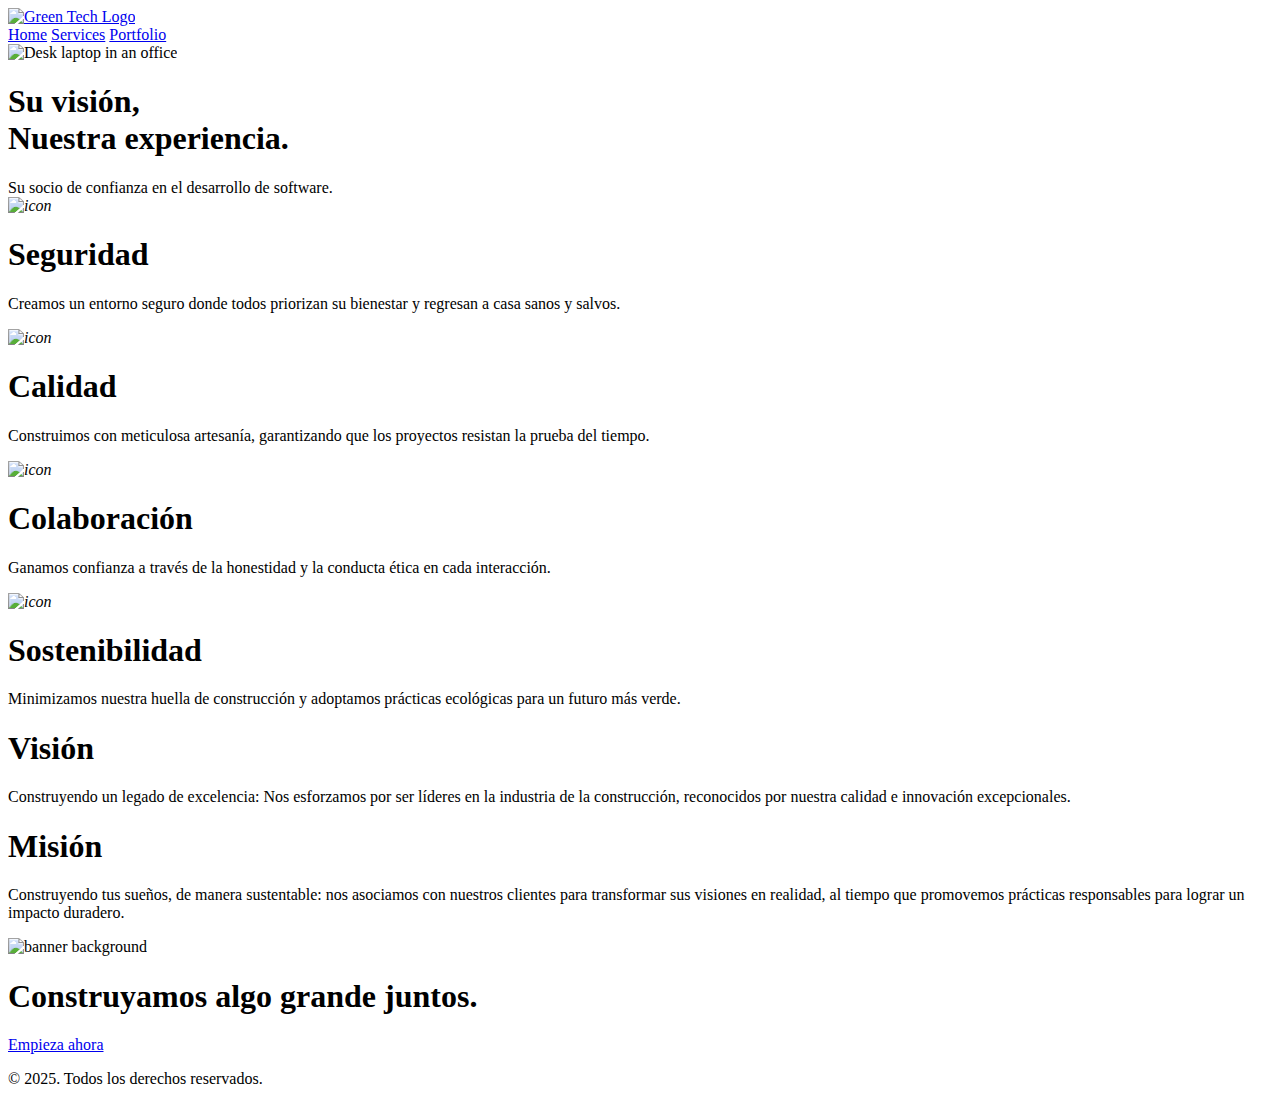
==== commit aef7a243: "update asets" ====
--- a/index.html
+++ b/index.html
@@ -1,4 +1,4 @@
-<!DOCTYPE html><html lang="en"> <head><meta charset="UTF-8"><meta name="viewport" content="width=device-width"><link rel="icon" type="image/svg+xml" href="/favicon.svg"><meta name="generator" content="Astro v5.2.6"><title>Green Technological</title><link rel="stylesheet" href="/./_astro/index.BlIPAO9V.css"></head> <body> <header class="_header_m7qd8_2"> <div class="page-container"> <section class="_wrapper_m7qd8_5"> <div class="_logo_m7qd8_8"> <a href="/"> <img src="/./_astro/logo.CR4Oi_Bi_2i04Dl.webp" srcset="/./_astro/logo.CR4Oi_Bi_ZGJtbU.webp 200w, /./_astro/logo.CR4Oi_Bi_ZANjPo.webp 400w, /./_astro/logo.CR4Oi_Bi_2i04Dl.webp 1002w" alt="Green Tech Logo" sizes="(max-width: 425px) 200px, (max-width: 768px) 400px, 1002px" width="1002" height="595" loading="lazy" decoding="async"> </a> </div> <div class="_links_m7qd8_12"> <a href="/" class="hidden tablet:inline-block active">Home</a> <a href="/services">Services</a> <a href="/portfolio">Portfolio</a> </div> </section> </div> </header>  <section class="_hero_1e9dm_2"> <div class="_image_1e9dm_9"> <img src="/./_astro/office-laptop.Diz-f-Ei_Z1TLd2s.webp" srcset="/./_astro/office-laptop.Diz-f-Ei_Z2cWoiw.webp 850w, /./_astro/office-laptop.Diz-f-Ei_Z1W2SQh.webp 1024w, /./_astro/office-laptop.Diz-f-Ei_Z1TLd2s.webp 2048w" alt="Desk laptop in an office" sizes="(max-width: 425px) 850px, (max-width: 768px) 1024px, 2048px" width="2048" height="2048" loading="lazy" decoding="async"></div> <div class="_text_1e9dm_31"> <div class="_wrapper_1e9dm_39"> <h1 class="_title_1e9dm_44">
+<!DOCTYPE html><html lang="en"> <head><meta charset="UTF-8"><meta name="viewport" content="width=device-width"><link rel="icon" type="image/svg+xml" href="/favicon.svg"><meta name="generator" content="Astro v5.2.6"><title>Green Technological</title><link rel="stylesheet" href="/GreenTechCode/_astro/index.DboHj3JZ.css"></head> <body> <header class="_header_m7qd8_2"> <div class="page-container"> <section class="_wrapper_m7qd8_5"> <div class="_logo_m7qd8_8"> <a href="/"> <img src="/GreenTechCode/_astro/logo.CR4Oi_Bi_Z2aHfX8.webp" srcset="/GreenTechCode/_astro/logo.CR4Oi_Bi_2pnGcS.webp 200w, /GreenTechCode/_astro/logo.CR4Oi_Bi_F3c5x.webp 400w, /GreenTechCode/_astro/logo.CR4Oi_Bi_Z2aHfX8.webp 1002w" alt="Green Tech Logo" sizes="(max-width: 425px) 200px, (max-width: 768px) 400px, 1002px" width="1002" height="595" loading="lazy" decoding="async"> </a> </div> <div class="_links_m7qd8_12"> <a href="/" class="hidden tablet:inline-block active">Home</a> <a href="/services">Services</a> <a href="/portfolio">Portfolio</a> </div> </section> </div> </header>  <section class="_hero_1e9dm_2"> <div class="_image_1e9dm_9"> <img src="/GreenTechCode/_astro/office-laptop.Diz-f-Ei_Z1XXOzF.webp" srcset="/GreenTechCode/_astro/office-laptop.Diz-f-Ei_V0ehV.webp 850w, /GreenTechCode/_astro/office-laptop.Diz-f-Ei_28WAgB.webp 1024w, /GreenTechCode/_astro/office-laptop.Diz-f-Ei_Z1XXOzF.webp 2048w" alt="Desk laptop in an office" sizes="(max-width: 425px) 850px, (max-width: 768px) 1024px, 2048px" width="2048" height="2048" loading="lazy" decoding="async"></div> <div class="_text_1e9dm_31"> <div class="_wrapper_1e9dm_39"> <h1 class="_title_1e9dm_44">
 Su visión,<br>
 Nuestra experiencia.
-</h1> <div>Su socio de confianza en el desarrollo de software.</div> </div> </div> </section> <section class="bg-primary"> <div class="_c_mediaContainer_1gir9_672 container mx-auto"> <div> <div class="_c_textMediaItem_1gir9_697"> <i><img src="/_astro/shield.kLhKz2BT.svg" alt="icon"></i> <h1> Seguridad </h1> <p> Creamos un entorno seguro donde todos priorizan su bienestar y regresan a casa sanos y salvos. </p> </div> </div><div> <div class="_c_textMediaItem_1gir9_697"> <i><img src="/_astro/star.rCqaU0DZ.svg" alt="icon"></i> <h1> Calidad </h1> <p> Construimos con meticulosa artesanía, garantizando que los proyectos resistan la prueba del tiempo. </p> </div> </div><div> <div class="_c_textMediaItem_1gir9_697"> <i><img src="/_astro/team.DJSQn3Lq.svg" alt="icon"></i> <h1> Colaboración </h1> <p> Ganamos confianza a través de la honestidad y la conducta ética en cada interacción. </p> </div> </div><div> <div class="_c_textMediaItem_1gir9_697"> <i><img src="/_astro/leaf.DGB-2xqf.svg" alt="icon"></i> <h1> Sostenibilidad </h1> <p> Minimizamos nuestra huella de construcción y adoptamos prácticas ecológicas para un futuro más verde. </p> </div> </div> </div> </section> <section class="bg-quill-gray"> <div class="_c_textContainer_t5k3u_672 container mx-auto"> <div> <div> <h1> Visión </h1>  </div> <div>  <p> Construyendo un legado de excelencia: Nos esforzamos por ser líderes en la industria de la construcción, reconocidos por nuestra calidad e innovación excepcionales. </p> </div> </div><div> <div> <h1> Misión </h1>  </div> <div>  <p> Construyendo tus sueños, de manera sustentable: nos asociamos con nuestros clientes para transformar sus visiones en realidad, al tiempo que promovemos prácticas responsables para lograr un impacto duradero. </p> </div> </div> </div> </section> <section> <div class="_c_bannerWithImageOverlay_1eavx_2"> <div class="_c_bannerImageContainer_1eavx_12"> <img src="/./_astro/photo-1487958449943-2429e8be8625.Dlu92hlh_26johi.webp" alt="banner background" width="2160" height="1440" loading="lazy" decoding="async"> </div> <div class="_c_bannerOverlay_1eavx_25"></div> <div class="_c_bannerContainer_1eavx_33"> <div class="_c_bannerWrapperText_1eavx_40"> <div class="_c_bannerWrapperHeadline_1eavx_53"> <h1>Construyamos algo grande juntos.</h1> </div> <div class="_c_bannerWrapperButton_1eavx_72"> <a title="Get Started" href="#" target="_blank" rel="noopener">Empieza ahora</a> </div> </div> </div> </div> </section>  <footer class="_footer_1qc3n_2"> <div class="page-container"> <section class="_wrapper_1qc3n_6"> <div class="_text_1qc3n_9"> <p>© 2025. Todos los derechos reservados.</p> </div> </section> </div> </footer></body></html>+</h1> <div>Su socio de confianza en el desarrollo de software.</div> </div> </div> </section> <section class="bg-primary"> <div class="_c_mediaContainer_1gir9_672 container mx-auto"> <div> <div class="_c_textMediaItem_1gir9_697"> <i><img src="/GreenTechCode/_astro/shield.kLhKz2BT.svg" alt="icon"></i> <h1> Seguridad </h1> <p> Creamos un entorno seguro donde todos priorizan su bienestar y regresan a casa sanos y salvos. </p> </div> </div><div> <div class="_c_textMediaItem_1gir9_697"> <i><img src="/GreenTechCode/_astro/star.rCqaU0DZ.svg" alt="icon"></i> <h1> Calidad </h1> <p> Construimos con meticulosa artesanía, garantizando que los proyectos resistan la prueba del tiempo. </p> </div> </div><div> <div class="_c_textMediaItem_1gir9_697"> <i><img src="/GreenTechCode/_astro/team.DJSQn3Lq.svg" alt="icon"></i> <h1> Colaboración </h1> <p> Ganamos confianza a través de la honestidad y la conducta ética en cada interacción. </p> </div> </div><div> <div class="_c_textMediaItem_1gir9_697"> <i><img src="/GreenTechCode/_astro/leaf.DGB-2xqf.svg" alt="icon"></i> <h1> Sostenibilidad </h1> <p> Minimizamos nuestra huella de construcción y adoptamos prácticas ecológicas para un futuro más verde. </p> </div> </div> </div> </section> <section class="bg-quill-gray"> <div class="_c_textContainer_t5k3u_672 container mx-auto"> <div> <div> <h1> Visión </h1>  </div> <div>  <p> Construyendo un legado de excelencia: Nos esforzamos por ser líderes en la industria de la construcción, reconocidos por nuestra calidad e innovación excepcionales. </p> </div> </div><div> <div> <h1> Misión </h1>  </div> <div>  <p> Construyendo tus sueños, de manera sustentable: nos asociamos con nuestros clientes para transformar sus visiones en realidad, al tiempo que promovemos prácticas responsables para lograr un impacto duradero. </p> </div> </div> </div> </section> <section> <div class="_c_bannerWithImageOverlay_1eavx_2"> <div class="_c_bannerImageContainer_1eavx_12"> <img src="/GreenTechCode/_astro/photo-1487958449943-2429e8be8625.Dlu92hlh_17J4NF.webp" alt="banner background" width="2160" height="1440" loading="lazy" decoding="async"> </div> <div class="_c_bannerOverlay_1eavx_25"></div> <div class="_c_bannerContainer_1eavx_33"> <div class="_c_bannerWrapperText_1eavx_40"> <div class="_c_bannerWrapperHeadline_1eavx_53"> <h1>Construyamos algo grande juntos.</h1> </div> <div class="_c_bannerWrapperButton_1eavx_72"> <a title="Get Started" href="#" target="_blank" rel="noopener">Empieza ahora</a> </div> </div> </div> </div> </section>  <footer class="_footer_1qc3n_2"> <div class="page-container"> <section class="_wrapper_1qc3n_6"> <div class="_text_1qc3n_9"> <p>© 2025. Todos los derechos reservados.</p> </div> </section> </div> </footer></body></html>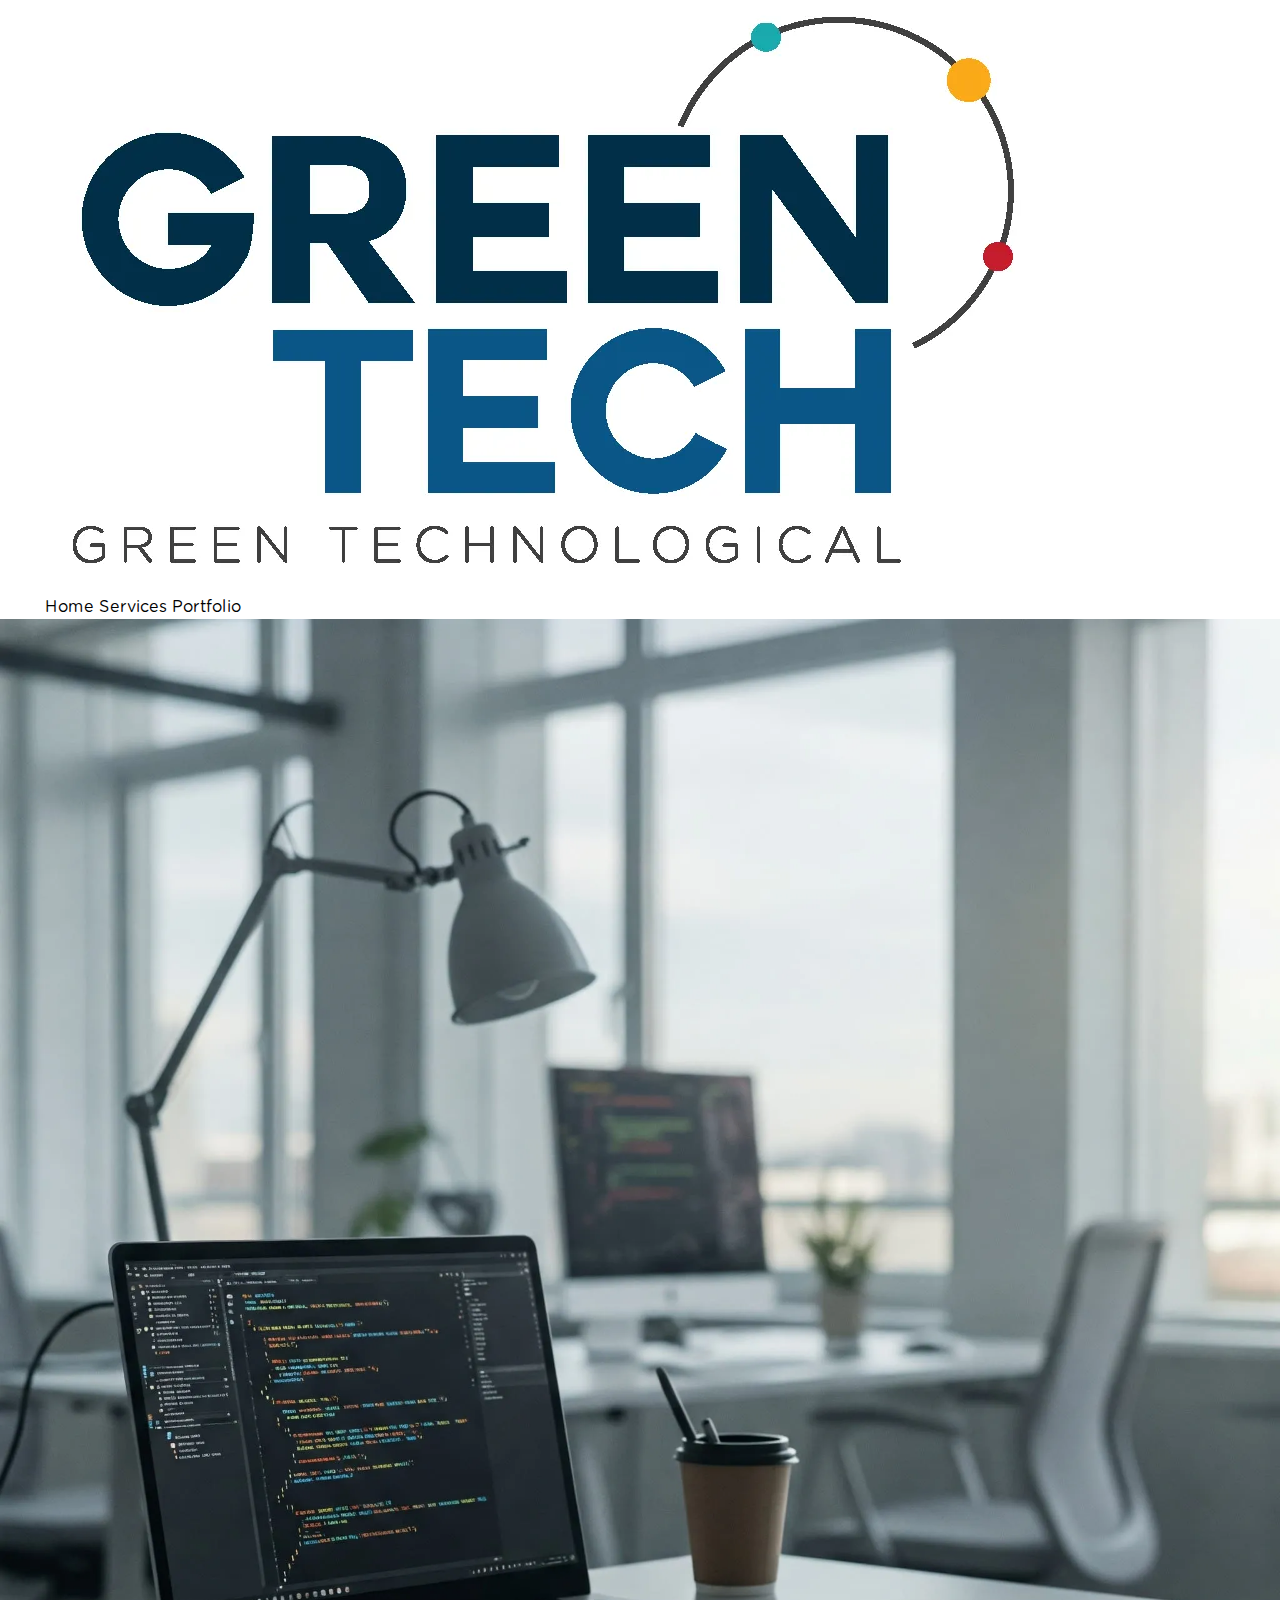
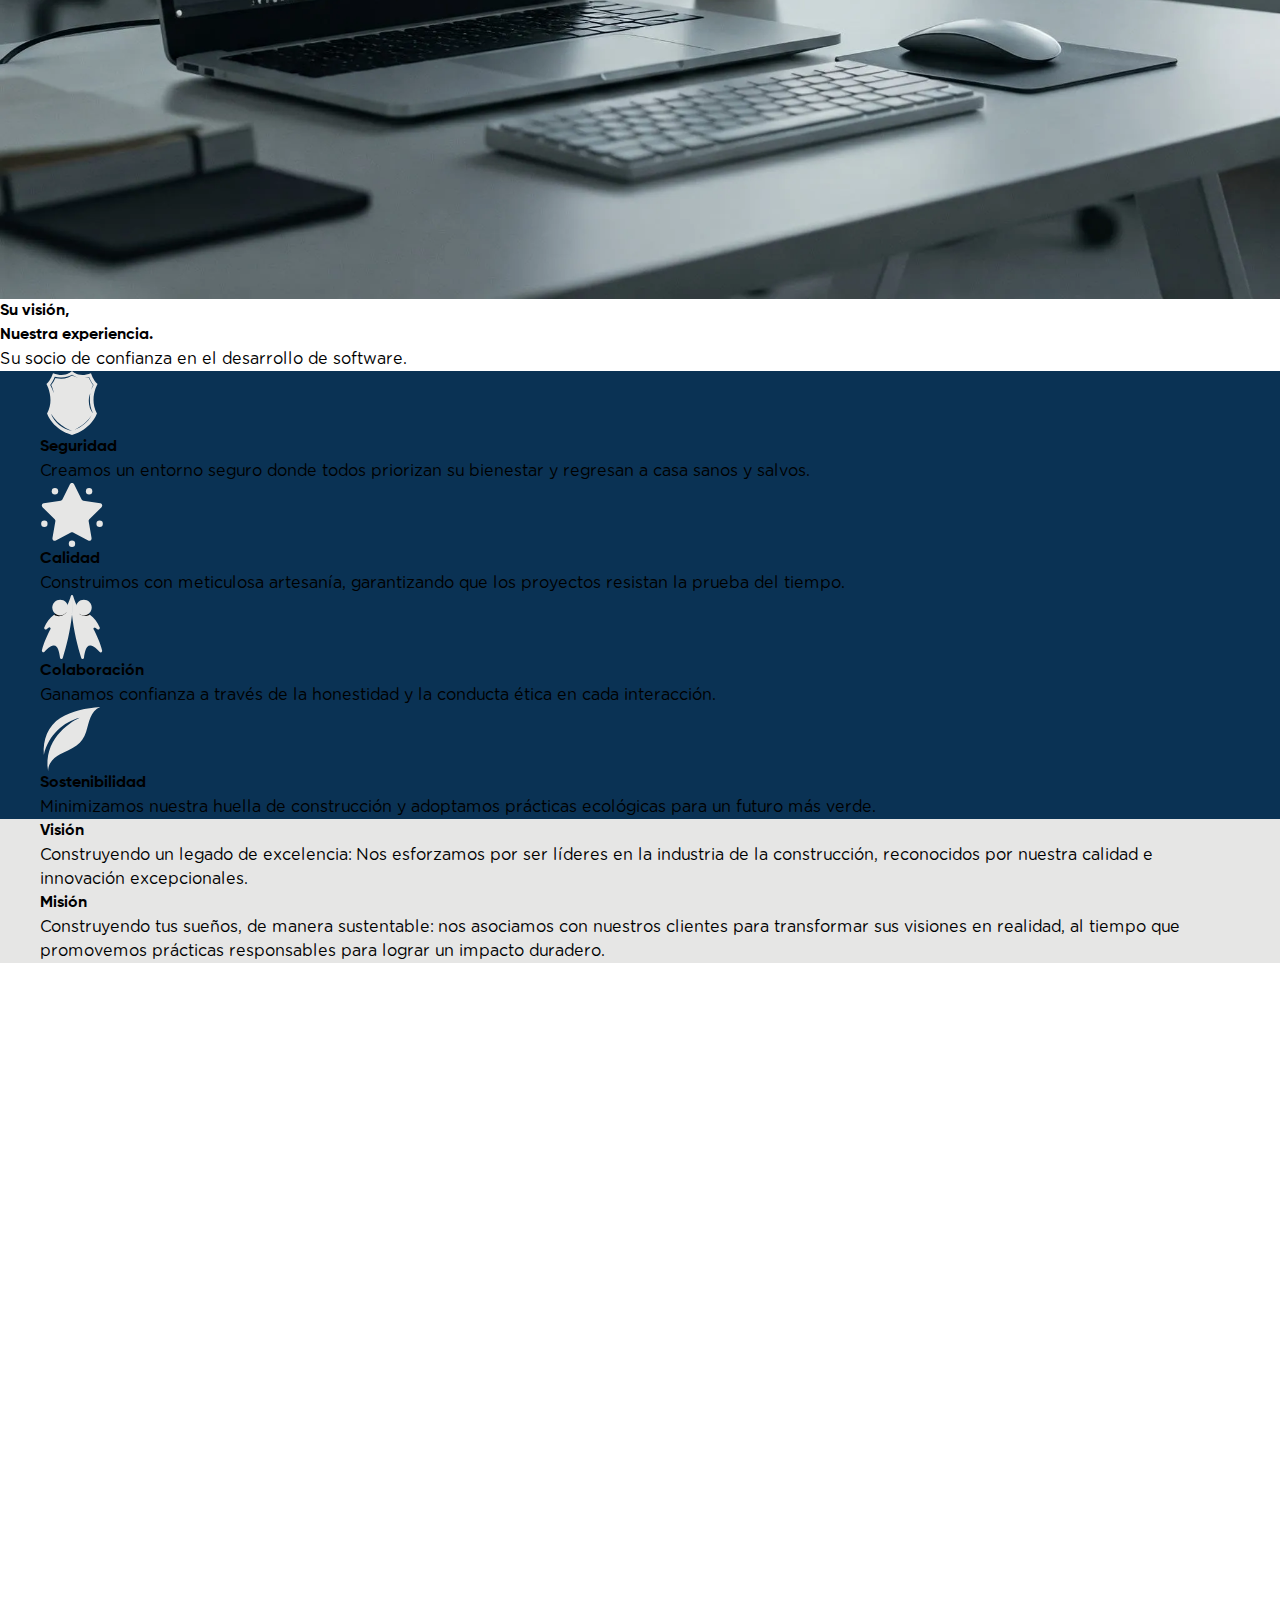
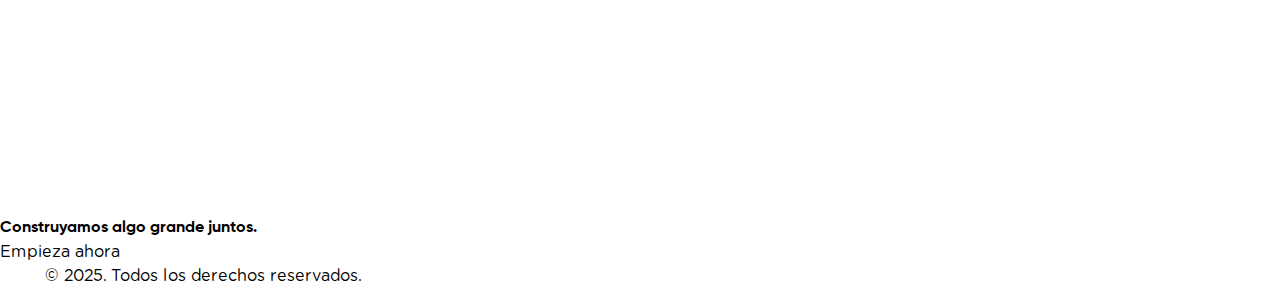
==== commit 5ed1181b: "test" ====
--- a/index.html
+++ b/index.html
@@ -1,4 +1,4 @@
-<!DOCTYPE html><html lang="en"> <head><meta charset="UTF-8"><meta name="viewport" content="width=device-width"><link rel="icon" type="image/svg+xml" href="/favicon.svg"><meta name="generator" content="Astro v5.2.6"><title>Green Technological</title><link rel="stylesheet" href="/GreenTechCode/_astro/index.DboHj3JZ.css"></head> <body> <header class="_header_m7qd8_2"> <div class="page-container"> <section class="_wrapper_m7qd8_5"> <div class="_logo_m7qd8_8"> <a href="/"> <img src="/GreenTechCode/_astro/logo.CR4Oi_Bi_Z2aHfX8.webp" srcset="/GreenTechCode/_astro/logo.CR4Oi_Bi_2pnGcS.webp 200w, /GreenTechCode/_astro/logo.CR4Oi_Bi_F3c5x.webp 400w, /GreenTechCode/_astro/logo.CR4Oi_Bi_Z2aHfX8.webp 1002w" alt="Green Tech Logo" sizes="(max-width: 425px) 200px, (max-width: 768px) 400px, 1002px" width="1002" height="595" loading="lazy" decoding="async"> </a> </div> <div class="_links_m7qd8_12"> <a href="/" class="hidden tablet:inline-block active">Home</a> <a href="/services">Services</a> <a href="/portfolio">Portfolio</a> </div> </section> </div> </header>  <section class="_hero_1e9dm_2"> <div class="_image_1e9dm_9"> <img src="/GreenTechCode/_astro/office-laptop.Diz-f-Ei_Z1XXOzF.webp" srcset="/GreenTechCode/_astro/office-laptop.Diz-f-Ei_V0ehV.webp 850w, /GreenTechCode/_astro/office-laptop.Diz-f-Ei_28WAgB.webp 1024w, /GreenTechCode/_astro/office-laptop.Diz-f-Ei_Z1XXOzF.webp 2048w" alt="Desk laptop in an office" sizes="(max-width: 425px) 850px, (max-width: 768px) 1024px, 2048px" width="2048" height="2048" loading="lazy" decoding="async"></div> <div class="_text_1e9dm_31"> <div class="_wrapper_1e9dm_39"> <h1 class="_title_1e9dm_44">
+<!DOCTYPE html><html lang="en"> <head><meta charset="UTF-8"><meta name="viewport" content="width=device-width"><link rel="icon" type="image/svg+xml" href="/favicon.svg"><meta name="generator" content="Astro v5.2.6"><title>Green Technological</title><link rel="stylesheet" href="/_astro/index.BlIPAO9V.css"></head> <body> <header class="_header_m7qd8_2"> <div class="page-container"> <section class="_wrapper_m7qd8_5"> <div class="_logo_m7qd8_8"> <a href="/"> <img src="/_astro/logo.CR4Oi_Bi_2i04Dl.webp" srcset="/_astro/logo.CR4Oi_Bi_ZGJtbU.webp 200w, /_astro/logo.CR4Oi_Bi_ZANjPo.webp 400w, /_astro/logo.CR4Oi_Bi_2i04Dl.webp 1002w" alt="Green Tech Logo" sizes="(max-width: 425px) 200px, (max-width: 768px) 400px, 1002px" width="1002" height="595" loading="lazy" decoding="async"> </a> </div> <div class="_links_m7qd8_12"> <a href="/" class="hidden tablet:inline-block active">Home</a> <a href="/services">Services</a> <a href="/portfolio">Portfolio</a> </div> </section> </div> </header>  <section class="_hero_1e9dm_2"> <div class="_image_1e9dm_9"> <img src="/_astro/office-laptop.Diz-f-Ei_Z1TLd2s.webp" srcset="/_astro/office-laptop.Diz-f-Ei_Z2cWoiw.webp 850w, /_astro/office-laptop.Diz-f-Ei_Z1W2SQh.webp 1024w, /_astro/office-laptop.Diz-f-Ei_Z1TLd2s.webp 2048w" alt="Desk laptop in an office" sizes="(max-width: 425px) 850px, (max-width: 768px) 1024px, 2048px" width="2048" height="2048" loading="lazy" decoding="async"></div> <div class="_text_1e9dm_31"> <div class="_wrapper_1e9dm_39"> <h1 class="_title_1e9dm_44">
 Su visión,<br>
 Nuestra experiencia.
-</h1> <div>Su socio de confianza en el desarrollo de software.</div> </div> </div> </section> <section class="bg-primary"> <div class="_c_mediaContainer_1gir9_672 container mx-auto"> <div> <div class="_c_textMediaItem_1gir9_697"> <i><img src="/GreenTechCode/_astro/shield.kLhKz2BT.svg" alt="icon"></i> <h1> Seguridad </h1> <p> Creamos un entorno seguro donde todos priorizan su bienestar y regresan a casa sanos y salvos. </p> </div> </div><div> <div class="_c_textMediaItem_1gir9_697"> <i><img src="/GreenTechCode/_astro/star.rCqaU0DZ.svg" alt="icon"></i> <h1> Calidad </h1> <p> Construimos con meticulosa artesanía, garantizando que los proyectos resistan la prueba del tiempo. </p> </div> </div><div> <div class="_c_textMediaItem_1gir9_697"> <i><img src="/GreenTechCode/_astro/team.DJSQn3Lq.svg" alt="icon"></i> <h1> Colaboración </h1> <p> Ganamos confianza a través de la honestidad y la conducta ética en cada interacción. </p> </div> </div><div> <div class="_c_textMediaItem_1gir9_697"> <i><img src="/GreenTechCode/_astro/leaf.DGB-2xqf.svg" alt="icon"></i> <h1> Sostenibilidad </h1> <p> Minimizamos nuestra huella de construcción y adoptamos prácticas ecológicas para un futuro más verde. </p> </div> </div> </div> </section> <section class="bg-quill-gray"> <div class="_c_textContainer_t5k3u_672 container mx-auto"> <div> <div> <h1> Visión </h1>  </div> <div>  <p> Construyendo un legado de excelencia: Nos esforzamos por ser líderes en la industria de la construcción, reconocidos por nuestra calidad e innovación excepcionales. </p> </div> </div><div> <div> <h1> Misión </h1>  </div> <div>  <p> Construyendo tus sueños, de manera sustentable: nos asociamos con nuestros clientes para transformar sus visiones en realidad, al tiempo que promovemos prácticas responsables para lograr un impacto duradero. </p> </div> </div> </div> </section> <section> <div class="_c_bannerWithImageOverlay_1eavx_2"> <div class="_c_bannerImageContainer_1eavx_12"> <img src="/GreenTechCode/_astro/photo-1487958449943-2429e8be8625.Dlu92hlh_17J4NF.webp" alt="banner background" width="2160" height="1440" loading="lazy" decoding="async"> </div> <div class="_c_bannerOverlay_1eavx_25"></div> <div class="_c_bannerContainer_1eavx_33"> <div class="_c_bannerWrapperText_1eavx_40"> <div class="_c_bannerWrapperHeadline_1eavx_53"> <h1>Construyamos algo grande juntos.</h1> </div> <div class="_c_bannerWrapperButton_1eavx_72"> <a title="Get Started" href="#" target="_blank" rel="noopener">Empieza ahora</a> </div> </div> </div> </div> </section>  <footer class="_footer_1qc3n_2"> <div class="page-container"> <section class="_wrapper_1qc3n_6"> <div class="_text_1qc3n_9"> <p>© 2025. Todos los derechos reservados.</p> </div> </section> </div> </footer></body></html>+</h1> <div>Su socio de confianza en el desarrollo de software.</div> </div> </div> </section> <section class="bg-primary"> <div class="_c_mediaContainer_1gir9_672 container mx-auto"> <div> <div class="_c_textMediaItem_1gir9_697"> <i><img src="/_astro/shield.kLhKz2BT.svg" alt="icon"></i> <h1> Seguridad </h1> <p> Creamos un entorno seguro donde todos priorizan su bienestar y regresan a casa sanos y salvos. </p> </div> </div><div> <div class="_c_textMediaItem_1gir9_697"> <i><img src="/_astro/star.rCqaU0DZ.svg" alt="icon"></i> <h1> Calidad </h1> <p> Construimos con meticulosa artesanía, garantizando que los proyectos resistan la prueba del tiempo. </p> </div> </div><div> <div class="_c_textMediaItem_1gir9_697"> <i><img src="/_astro/team.DJSQn3Lq.svg" alt="icon"></i> <h1> Colaboración </h1> <p> Ganamos confianza a través de la honestidad y la conducta ética en cada interacción. </p> </div> </div><div> <div class="_c_textMediaItem_1gir9_697"> <i><img src="/_astro/leaf.DGB-2xqf.svg" alt="icon"></i> <h1> Sostenibilidad </h1> <p> Minimizamos nuestra huella de construcción y adoptamos prácticas ecológicas para un futuro más verde. </p> </div> </div> </div> </section> <section class="bg-quill-gray"> <div class="_c_textContainer_t5k3u_672 container mx-auto"> <div> <div> <h1> Visión </h1>  </div> <div>  <p> Construyendo un legado de excelencia: Nos esforzamos por ser líderes en la industria de la construcción, reconocidos por nuestra calidad e innovación excepcionales. </p> </div> </div><div> <div> <h1> Misión </h1>  </div> <div>  <p> Construyendo tus sueños, de manera sustentable: nos asociamos con nuestros clientes para transformar sus visiones en realidad, al tiempo que promovemos prácticas responsables para lograr un impacto duradero. </p> </div> </div> </div> </section> <section> <div class="_c_bannerWithImageOverlay_1eavx_2"> <div class="_c_bannerImageContainer_1eavx_12"> <img src="/_astro/photo-1487958449943-2429e8be8625.Dlu92hlh_26johi.webp" alt="banner background" width="2160" height="1440" loading="lazy" decoding="async"> </div> <div class="_c_bannerOverlay_1eavx_25"></div> <div class="_c_bannerContainer_1eavx_33"> <div class="_c_bannerWrapperText_1eavx_40"> <div class="_c_bannerWrapperHeadline_1eavx_53"> <h1>Construyamos algo grande juntos.</h1> </div> <div class="_c_bannerWrapperButton_1eavx_72"> <a title="Get Started" href="#" target="_blank" rel="noopener">Empieza ahora</a> </div> </div> </div> </div> </section>  <footer class="_footer_1qc3n_2"> <div class="page-container"> <section class="_wrapper_1qc3n_6"> <div class="_text_1qc3n_9"> <p>© 2025. Todos los derechos reservados.</p> </div> </section> </div> </footer></body></html>--- a/_astro/index.BlIPAO9V.css
+++ b/_astro/index.BlIPAO9V.css
@@ -0,0 +1 @@
+._c_bannerWithImageOverlay_1e5kk_2{min-height:35rem;padding-inline:calc(var(--spacing)*6);padding-block:calc(var(--spacing)*8);background-color:#e6e6e5;flex-direction:column;justify-content:center;display:flex;position:relative}._c_bannerImageContainer_1e5kk_2{width:100%;height:100%}._c_bannerImageContainer_1e5kk_2 img{top:calc(var(--spacing)*0);left:calc(var(--spacing)*0);object-fit:cover;width:100%;height:100%;position:absolute;overflow:hidden}._c_bannerOverlay_1e5kk_2{inset:calc(var(--spacing)*0);background-color:var(--color-primary);opacity:.5;width:100%;height:100%;position:absolute}._c_bannerContainer_1e5kk_2{align-items:center;gap:calc(var(--spacing)*8);width:100%;height:100%;display:flex}._c_bannerWrapperText_1e5kk_2{box-sizing:border-box;justify-content:center;align-items:center;gap:calc(var(--spacing)*10);border-radius:var(--radius-2xl);width:100%;height:100%;padding:calc(var(--spacing)*8);flex-direction:column;display:flex;position:relative}._c_bannerWrapperHeadline_1e5kk_2{text-align:center;color:#e6e6e5;width:100%}._c_bannerWrapperHeadline_1e5kk_2 h1{background-color:var(--color-primary);padding-inline:calc(var(--spacing)*4);padding-block:calc(var(--spacing)*2);--tw-leading:1.1;--tw-font-weight:var(--font-weight-bold);font-size:2.75rem;line-height:1.1;font-weight:var(--font-weight-bold);overflow-wrap:normal;word-break:normal;overflow-wrap:break-word;display:inline}._c_bannerWrapperButton_1e5kk_2{margin-bottom:calc(var(--spacing)*4);min-height:calc(var(--spacing)*14);justify-content:center;width:100%;display:flex;position:relative}._c_bannerWrapperButton_1e5kk_2 a{border-style:var(--tw-border-style);--tw-border-style:solid;background-color:var(--color-primary);padding-inline:calc(var(--spacing)*5);padding-block:calc(var(--spacing)*4);color:#e6e6e5;border:2px solid #e6e6e5;border-radius:0;align-items:center}@layer theme{:root,:host{--font-sans:ui-sans-serif,system-ui,sans-serif,"Apple Color Emoji","Segoe UI Emoji","Segoe UI Symbol","Noto Color Emoji";--font-serif:ui-serif,Georgia,Cambria,"Times New Roman",Times,serif;--font-mono:ui-monospace,SFMono-Regular,Menlo,Monaco,Consolas,"Liberation Mono","Courier New",monospace;--color-red-50:oklch(.971 .013 17.38);--color-red-100:oklch(.936 .032 17.717);--color-red-200:oklch(.885 .062 18.334);--color-red-300:oklch(.808 .114 19.571);--color-red-400:oklch(.704 .191 22.216);--color-red-500:oklch(.637 .237 25.331);--color-red-600:oklch(.577 .245 27.325);--color-red-700:oklch(.505 .213 27.518);--color-red-800:oklch(.444 .177 26.899);--color-red-900:oklch(.396 .141 25.723);--color-red-950:oklch(.258 .092 26.042);--color-orange-50:oklch(.98 .016 73.684);--color-orange-100:oklch(.954 .038 75.164);--color-orange-200:oklch(.901 .076 70.697);--color-orange-300:oklch(.837 .128 66.29);--color-orange-400:oklch(.75 .183 55.934);--color-orange-500:oklch(.705 .213 47.604);--color-orange-600:oklch(.646 .222 41.116);--color-orange-700:oklch(.553 .195 38.402);--color-orange-800:oklch(.47 .157 37.304);--color-orange-900:oklch(.408 .123 38.172);--color-orange-950:oklch(.266 .079 36.259);--color-amber-50:oklch(.987 .022 95.277);--color-amber-100:oklch(.962 .059 95.617);--color-amber-200:oklch(.924 .12 95.746);--color-amber-300:oklch(.879 .169 91.605);--color-amber-400:oklch(.828 .189 84.429);--color-amber-500:oklch(.769 .188 70.08);--color-amber-600:oklch(.666 .179 58.318);--color-amber-700:oklch(.555 .163 48.998);--color-amber-800:oklch(.473 .137 46.201);--color-amber-900:oklch(.414 .112 45.904);--color-amber-950:oklch(.279 .077 45.635);--color-yellow-50:oklch(.987 .026 102.212);--color-yellow-100:oklch(.973 .071 103.193);--color-yellow-200:oklch(.945 .129 101.54);--color-yellow-300:oklch(.905 .182 98.111);--color-yellow-400:oklch(.852 .199 91.936);--color-yellow-500:oklch(.795 .184 86.047);--color-yellow-600:oklch(.681 .162 75.834);--color-yellow-700:oklch(.554 .135 66.442);--color-yellow-800:oklch(.476 .114 61.907);--color-yellow-900:oklch(.421 .095 57.708);--color-yellow-950:oklch(.286 .066 53.813);--color-lime-50:oklch(.986 .031 120.757);--color-lime-100:oklch(.967 .067 122.328);--color-lime-200:oklch(.938 .127 124.321);--color-lime-300:oklch(.897 .196 126.665);--color-lime-400:oklch(.841 .238 128.85);--color-lime-500:oklch(.768 .233 130.85);--color-lime-600:oklch(.648 .2 131.684);--color-lime-700:oklch(.532 .157 131.589);--color-lime-800:oklch(.453 .124 130.933);--color-lime-900:oklch(.405 .101 131.063);--color-lime-950:oklch(.274 .072 132.109);--color-green-50:oklch(.982 .018 155.826);--color-green-100:oklch(.962 .044 156.743);--color-green-200:oklch(.925 .084 155.995);--color-green-300:oklch(.871 .15 154.449);--color-green-400:oklch(.792 .209 151.711);--color-green-500:oklch(.723 .219 149.579);--color-green-600:oklch(.627 .194 149.214);--color-green-700:oklch(.527 .154 150.069);--color-green-800:oklch(.448 .119 151.328);--color-green-900:oklch(.393 .095 152.535);--color-green-950:oklch(.266 .065 152.934);--color-emerald-50:oklch(.979 .021 166.113);--color-emerald-100:oklch(.95 .052 163.051);--color-emerald-200:oklch(.905 .093 164.15);--color-emerald-300:oklch(.845 .143 164.978);--color-emerald-400:oklch(.765 .177 163.223);--color-emerald-500:oklch(.696 .17 162.48);--color-emerald-600:oklch(.596 .145 163.225);--color-emerald-700:oklch(.508 .118 165.612);--color-emerald-800:oklch(.432 .095 166.913);--color-emerald-900:oklch(.378 .077 168.94);--color-emerald-950:oklch(.262 .051 172.552);--color-teal-50:oklch(.984 .014 180.72);--color-teal-100:oklch(.953 .051 180.801);--color-teal-200:oklch(.91 .096 180.426);--color-teal-300:oklch(.855 .138 181.071);--color-teal-400:oklch(.777 .152 181.912);--color-teal-500:oklch(.704 .14 182.503);--color-teal-600:oklch(.6 .118 184.704);--color-teal-700:oklch(.511 .096 186.391);--color-teal-800:oklch(.437 .078 188.216);--color-teal-900:oklch(.386 .063 188.416);--color-teal-950:oklch(.277 .046 192.524);--color-cyan-50:oklch(.984 .019 200.873);--color-cyan-100:oklch(.956 .045 203.388);--color-cyan-200:oklch(.917 .08 205.041);--color-cyan-300:oklch(.865 .127 207.078);--color-cyan-400:oklch(.789 .154 211.53);--color-cyan-500:oklch(.715 .143 215.221);--color-cyan-600:oklch(.609 .126 221.723);--color-cyan-700:oklch(.52 .105 223.128);--color-cyan-800:oklch(.45 .085 224.283);--color-cyan-900:oklch(.398 .07 227.392);--color-cyan-950:oklch(.302 .056 229.695);--color-sky-50:oklch(.977 .013 236.62);--color-sky-100:oklch(.951 .026 236.824);--color-sky-200:oklch(.901 .058 230.902);--color-sky-300:oklch(.828 .111 230.318);--color-sky-400:oklch(.746 .16 232.661);--color-sky-500:oklch(.685 .169 237.323);--color-sky-600:oklch(.588 .158 241.966);--color-sky-700:oklch(.5 .134 242.749);--color-sky-800:oklch(.443 .11 240.79);--color-sky-900:oklch(.391 .09 240.876);--color-sky-950:oklch(.293 .066 243.157);--color-blue-50:oklch(.97 .014 254.604);--color-blue-100:oklch(.932 .032 255.585);--color-blue-200:oklch(.882 .059 254.128);--color-blue-300:oklch(.809 .105 251.813);--color-blue-400:oklch(.707 .165 254.624);--color-blue-500:oklch(.623 .214 259.815);--color-blue-600:oklch(.546 .245 262.881);--color-blue-700:oklch(.488 .243 264.376);--color-blue-800:oklch(.424 .199 265.638);--color-blue-900:oklch(.379 .146 265.522);--color-blue-950:oklch(.282 .091 267.935);--color-indigo-50:oklch(.962 .018 272.314);--color-indigo-100:oklch(.93 .034 272.788);--color-indigo-200:oklch(.87 .065 274.039);--color-indigo-300:oklch(.785 .115 274.713);--color-indigo-400:oklch(.673 .182 276.935);--color-indigo-500:oklch(.585 .233 277.117);--color-indigo-600:oklch(.511 .262 276.966);--color-indigo-700:oklch(.457 .24 277.023);--color-indigo-800:oklch(.398 .195 277.366);--color-indigo-900:oklch(.359 .144 278.697);--color-indigo-950:oklch(.257 .09 281.288);--color-violet-50:oklch(.969 .016 293.756);--color-violet-100:oklch(.943 .029 294.588);--color-violet-200:oklch(.894 .057 293.283);--color-violet-300:oklch(.811 .111 293.571);--color-violet-400:oklch(.702 .183 293.541);--color-violet-500:oklch(.606 .25 292.717);--color-violet-600:oklch(.541 .281 293.009);--color-violet-700:oklch(.491 .27 292.581);--color-violet-800:oklch(.432 .232 292.759);--color-violet-900:oklch(.38 .189 293.745);--color-violet-950:oklch(.283 .141 291.089);--color-purple-50:oklch(.977 .014 308.299);--color-purple-100:oklch(.946 .033 307.174);--color-purple-200:oklch(.902 .063 306.703);--color-purple-300:oklch(.827 .119 306.383);--color-purple-400:oklch(.714 .203 305.504);--color-purple-500:oklch(.627 .265 303.9);--color-purple-600:oklch(.558 .288 302.321);--color-purple-700:oklch(.496 .265 301.924);--color-purple-800:oklch(.438 .218 303.724);--color-purple-900:oklch(.381 .176 304.987);--color-purple-950:oklch(.291 .149 302.717);--color-fuchsia-50:oklch(.977 .017 320.058);--color-fuchsia-100:oklch(.952 .037 318.852);--color-fuchsia-200:oklch(.903 .076 319.62);--color-fuchsia-300:oklch(.833 .145 321.434);--color-fuchsia-400:oklch(.74 .238 322.16);--color-fuchsia-500:oklch(.667 .295 322.15);--color-fuchsia-600:oklch(.591 .293 322.896);--color-fuchsia-700:oklch(.518 .253 323.949);--color-fuchsia-800:oklch(.452 .211 324.591);--color-fuchsia-900:oklch(.401 .17 325.612);--color-fuchsia-950:oklch(.293 .136 325.661);--color-pink-50:oklch(.971 .014 343.198);--color-pink-100:oklch(.948 .028 342.258);--color-pink-200:oklch(.899 .061 343.231);--color-pink-300:oklch(.823 .12 346.018);--color-pink-400:oklch(.718 .202 349.761);--color-pink-500:oklch(.656 .241 354.308);--color-pink-600:oklch(.592 .249 .584);--color-pink-700:oklch(.525 .223 3.958);--color-pink-800:oklch(.459 .187 3.815);--color-pink-900:oklch(.408 .153 2.432);--color-pink-950:oklch(.284 .109 3.907);--color-rose-50:oklch(.969 .015 12.422);--color-rose-100:oklch(.941 .03 12.58);--color-rose-200:oklch(.892 .058 10.001);--color-rose-300:oklch(.81 .117 11.638);--color-rose-400:oklch(.712 .194 13.428);--color-rose-500:oklch(.645 .246 16.439);--color-rose-600:oklch(.586 .253 17.585);--color-rose-700:oklch(.514 .222 16.935);--color-rose-800:oklch(.455 .188 13.697);--color-rose-900:oklch(.41 .159 10.272);--color-rose-950:oklch(.271 .105 12.094);--color-slate-50:oklch(.984 .003 247.858);--color-slate-100:oklch(.968 .007 247.896);--color-slate-200:oklch(.929 .013 255.508);--color-slate-300:oklch(.869 .022 252.894);--color-slate-400:oklch(.704 .04 256.788);--color-slate-500:oklch(.554 .046 257.417);--color-slate-600:oklch(.446 .043 257.281);--color-slate-700:oklch(.372 .044 257.287);--color-slate-800:oklch(.279 .041 260.031);--color-slate-900:oklch(.208 .042 265.755);--color-slate-950:oklch(.129 .042 264.695);--color-gray-50:oklch(.985 .002 247.839);--color-gray-100:oklch(.967 .003 264.542);--color-gray-200:oklch(.928 .006 264.531);--color-gray-300:oklch(.872 .01 258.338);--color-gray-400:oklch(.707 .022 261.325);--color-gray-500:oklch(.551 .027 264.364);--color-gray-600:oklch(.446 .03 256.802);--color-gray-700:oklch(.373 .034 259.733);--color-gray-800:oklch(.278 .033 256.848);--color-gray-900:oklch(.21 .034 264.665);--color-gray-950:oklch(.13 .028 261.692);--color-zinc-50:oklch(.985 0 0);--color-zinc-100:oklch(.967 .001 286.375);--color-zinc-200:oklch(.92 .004 286.32);--color-zinc-300:oklch(.871 .006 286.286);--color-zinc-400:oklch(.705 .015 286.067);--color-zinc-500:oklch(.552 .016 285.938);--color-zinc-600:oklch(.442 .017 285.786);--color-zinc-700:oklch(.37 .013 285.805);--color-zinc-800:oklch(.274 .006 286.033);--color-zinc-900:oklch(.21 .006 285.885);--color-zinc-950:oklch(.141 .005 285.823);--color-neutral-50:oklch(.985 0 0);--color-neutral-100:oklch(.97 0 0);--color-neutral-200:oklch(.922 0 0);--color-neutral-300:oklch(.87 0 0);--color-neutral-400:oklch(.708 0 0);--color-neutral-500:oklch(.556 0 0);--color-neutral-600:oklch(.439 0 0);--color-neutral-700:oklch(.371 0 0);--color-neutral-800:oklch(.269 0 0);--color-neutral-900:oklch(.205 0 0);--color-neutral-950:oklch(.145 0 0);--color-stone-50:oklch(.985 .001 106.423);--color-stone-100:oklch(.97 .001 106.424);--color-stone-200:oklch(.923 .003 48.717);--color-stone-300:oklch(.869 .005 56.366);--color-stone-400:oklch(.709 .01 56.259);--color-stone-500:oklch(.553 .013 58.071);--color-stone-600:oklch(.444 .011 73.639);--color-stone-700:oklch(.374 .01 67.558);--color-stone-800:oklch(.268 .007 34.298);--color-stone-900:oklch(.216 .006 56.043);--color-stone-950:oklch(.147 .004 49.25);--color-black:#000;--color-white:#fff;--spacing:.25rem;--container-3xs:16rem;--container-2xs:18rem;--container-xs:20rem;--container-sm:24rem;--container-md:28rem;--container-lg:32rem;--container-xl:36rem;--container-2xl:42rem;--container-3xl:48rem;--container-4xl:56rem;--container-5xl:64rem;--container-6xl:72rem;--container-7xl:80rem;--text-xs:.75rem;--text-xs--line-height:calc(1/.75);--text-sm:.875rem;--text-sm--line-height:calc(1.25/.875);--text-base:1rem;--text-base--line-height: 1.5 ;--text-lg:1.125rem;--text-lg--line-height:calc(1.75/1.125);--text-xl:1.25rem;--text-xl--line-height:calc(1.75/1.25);--text-2xl:1.5rem;--text-2xl--line-height:calc(2/1.5);--text-3xl:1.875rem;--text-3xl--line-height: 1.2 ;--text-4xl:2.25rem;--text-4xl--line-height:calc(2.5/2.25);--text-5xl:3rem;--text-5xl--line-height:1;--text-6xl:3.75rem;--text-6xl--line-height:1;--text-7xl:4.5rem;--text-7xl--line-height:1;--text-8xl:6rem;--text-8xl--line-height:1;--text-9xl:8rem;--text-9xl--line-height:1;--font-weight-thin:100;--font-weight-extralight:200;--font-weight-light:300;--font-weight-normal:400;--font-weight-medium:500;--font-weight-semibold:600;--font-weight-bold:700;--font-weight-extrabold:800;--font-weight-black:900;--tracking-tighter:-.05em;--tracking-tight:-.025em;--tracking-normal:0em;--tracking-wide:.025em;--tracking-wider:.05em;--tracking-widest:.1em;--leading-tight:1.25;--leading-snug:1.375;--leading-normal:1.5;--leading-relaxed:1.625;--leading-loose:2;--radius-xs:.125rem;--radius-sm:.25rem;--radius-md:.375rem;--radius-lg:.5rem;--radius-xl:.75rem;--radius-2xl:1rem;--radius-3xl:1.5rem;--radius-4xl:2rem;--shadow-2xs:0 1px #0000000d;--shadow-xs:0 1px 2px 0 #0000000d;--shadow-sm:0 1px 3px 0 #0000001a,0 1px 2px -1px #0000001a;--shadow-md:0 4px 6px -1px #0000001a,0 2px 4px -2px #0000001a;--shadow-lg:0 10px 15px -3px #0000001a,0 4px 6px -4px #0000001a;--shadow-xl:0 20px 25px -5px #0000001a,0 8px 10px -6px #0000001a;--shadow-2xl:0 25px 50px -12px #00000040;--inset-shadow-2xs:inset 0 1px #0000000d;--inset-shadow-xs:inset 0 1px 1px #0000000d;--inset-shadow-sm:inset 0 2px 4px #0000000d;--drop-shadow-xs:0 1px 1px #0000000d;--drop-shadow-sm:0 1px 2px #00000026;--drop-shadow-md:0 3px 3px #0000001f;--drop-shadow-lg:0 4px 4px #00000026;--drop-shadow-xl:0 9px 7px #0000001a;--drop-shadow-2xl:0 25px 25px #00000026;--ease-in:cubic-bezier(.4,0,1,1);--ease-out:cubic-bezier(0,0,.2,1);--ease-in-out:cubic-bezier(.4,0,.2,1);--animate-spin:spin 1s linear infinite;--animate-ping:ping 1s cubic-bezier(0,0,.2,1)infinite;--animate-pulse:pulse 2s cubic-bezier(.4,0,.6,1)infinite;--animate-bounce:bounce 1s infinite;--blur-xs:4px;--blur-sm:8px;--blur-md:12px;--blur-lg:16px;--blur-xl:24px;--blur-2xl:40px;--blur-3xl:64px;--perspective-dramatic:100px;--perspective-near:300px;--perspective-normal:500px;--perspective-midrange:800px;--perspective-distant:1200px;--aspect-video:16/9;--default-transition-duration:.15s;--default-transition-timing-function:cubic-bezier(.4,0,.2,1);--default-font-family:var(--font-sans);--default-font-feature-settings:var(--font-sans--font-feature-settings);--default-font-variation-settings:var(--font-sans--font-variation-settings);--default-mono-font-family:var(--font-mono);--default-mono-font-feature-settings:var(--font-mono--font-feature-settings);--default-mono-font-variation-settings:var(--font-mono--font-variation-settings);--breakpoint-small:568px;--breakpoint-tablet:768px;--breakpoint-desktop:992px;--breakpoint-large:1200px;--breakpoint-max:1440px;--container-mobile:91vw;--container-desktop:93vw;--container-large:93vw;--container-max:120rem;--color-primary:#0a3254;--color-secondary:#005587;--color-quill-gray:#e6e6e5;--color-turquoise:#01a2ae;--color-yellow:#f5a800;--color-red:#bc2c2e;--font-gilroy:"Gilroy";--font-gotham:"Gotham Rounded"}}@layer base{*,:after,:before,::backdrop{box-sizing:border-box;border:0 solid;margin:0;padding:0}::file-selector-button{box-sizing:border-box;border:0 solid;margin:0;padding:0}html,:host{-webkit-text-size-adjust:100%;tab-size:4;line-height:1.5;font-family:var(--default-font-family,ui-sans-serif,system-ui,sans-serif,"Apple Color Emoji","Segoe UI Emoji","Segoe UI Symbol","Noto Color Emoji");font-feature-settings:var(--default-font-feature-settings,normal);font-variation-settings:var(--default-font-variation-settings,normal);-webkit-tap-highlight-color:transparent}body{line-height:inherit}hr{height:0;color:inherit;border-top-width:1px}abbr:where([title]){-webkit-text-decoration:underline dotted;text-decoration:underline dotted}h1,h2,h3,h4,h5,h6{font-size:inherit;font-weight:inherit}a{color:inherit;-webkit-text-decoration:inherit;text-decoration:inherit}b,strong{font-weight:bolder}code,kbd,samp,pre{font-family:var(--default-mono-font-family,ui-monospace,SFMono-Regular,Menlo,Monaco,Consolas,"Liberation Mono","Courier New",monospace);font-feature-settings:var(--default-mono-font-feature-settings,normal);font-variation-settings:var(--default-mono-font-variation-settings,normal);font-size:1em}small{font-size:80%}sub,sup{vertical-align:baseline;font-size:75%;line-height:0;position:relative}sub{bottom:-.25em}sup{top:-.5em}table{text-indent:0;border-color:inherit;border-collapse:collapse}:-moz-focusring{outline:auto}progress{vertical-align:baseline}summary{display:list-item}ol,ul,menu{list-style:none}img,svg,video,canvas,audio,iframe,embed,object{vertical-align:middle;display:block}img,video{max-width:100%;height:auto}button,input,select,optgroup,textarea{font:inherit;font-feature-settings:inherit;font-variation-settings:inherit;letter-spacing:inherit;color:inherit;opacity:1;background-color:#0000;border-radius:0}::file-selector-button{font:inherit;font-feature-settings:inherit;font-variation-settings:inherit;letter-spacing:inherit;color:inherit;opacity:1;background-color:#0000;border-radius:0}:where(select:is([multiple],[size])) optgroup{font-weight:bolder}:where(select:is([multiple],[size])) optgroup option{padding-inline-start:20px}::file-selector-button{margin-inline-end:4px}::placeholder{opacity:1;color:color-mix(in oklab,currentColor 50%,transparent)}textarea{resize:vertical}::-webkit-search-decoration{-webkit-appearance:none}::-webkit-date-and-time-value{min-height:1lh;text-align:inherit}::-webkit-datetime-edit{display:inline-flex}::-webkit-datetime-edit-fields-wrapper{padding:0}::-webkit-datetime-edit{padding-block:0}::-webkit-datetime-edit-year-field{padding-block:0}::-webkit-datetime-edit-month-field{padding-block:0}::-webkit-datetime-edit-day-field{padding-block:0}::-webkit-datetime-edit-hour-field{padding-block:0}::-webkit-datetime-edit-minute-field{padding-block:0}::-webkit-datetime-edit-second-field{padding-block:0}::-webkit-datetime-edit-millisecond-field{padding-block:0}::-webkit-datetime-edit-meridiem-field{padding-block:0}:-moz-ui-invalid{box-shadow:none}button,input:where([type=button],[type=reset],[type=submit]){appearance:button}::file-selector-button{appearance:button}::-webkit-inner-spin-button{height:auto}::-webkit-outer-spin-button{height:auto}[hidden]:where(:not([hidden=until-found])){display:none!important}}@layer components;@layer utilities{._fixed_sf15f_2{position:fixed}._static_sf15f_2{position:static}._container_sf15f_2{width:100%}@media (width>=568px){._container_sf15f_2{max-width:568px}}@media (width>=768px){._container_sf15f_2{max-width:768px}}@media (width>=992px){._container_sf15f_2{max-width:992px}}@media (width>=1200px){._container_sf15f_2{max-width:1200px}}@media (width>=1440px){._container_sf15f_2{max-width:1440px}}._mx-auto_sf15f_2{margin-inline:auto}._block_sf15f_2{display:block}._contents_sf15f_2{display:contents}._flex_sf15f_2{display:flex}._hidden_sf15f_2{display:none}._inline_sf15f_2{display:inline}._table_sf15f_2{display:table}._\!transform_sf15f_2{transform:var(--tw-rotate-x)var(--tw-rotate-y)var(--tw-rotate-z)var(--tw-skew-x)var(--tw-skew-y)!important}._transform_sf15f_2{transform:var(--tw-rotate-x)var(--tw-rotate-y)var(--tw-rotate-z)var(--tw-skew-x)var(--tw-skew-y)}._resize_sf15f_2{resize:both}._border_sf15f_2{border-style:var(--tw-border-style);border-width:1px}._bg-primary_sf15f_2{background-color:var(--color-primary)}._bg-quill-gray_sf15f_2{background-color:var(--color-quill-gray)}._lowercase_sf15f_2{text-transform:lowercase}._filter_sf15f_2{filter:var(--tw-blur,)var(--tw-brightness,)var(--tw-contrast,)var(--tw-grayscale,)var(--tw-hue-rotate,)var(--tw-invert,)var(--tw-saturate,)var(--tw-sepia,)var(--tw-drop-shadow,)}._transition_sf15f_2{transition-property:color,background-color,border-color,outline-color,text-decoration-color,fill,stroke,--tw-gradient-from,--tw-gradient-via,--tw-gradient-to,opacity,box-shadow,transform,translate,scale,rotate,filter,-webkit-backdrop-filter,backdrop-filter;transition-timing-function:var(--tw-ease,var(--default-transition-timing-function));transition-duration:var(--tw-duration,var(--default-transition-duration))}@media (width>=768px){._tablet\:inline-block_sf15f_2{display:inline-block}}}@font-face{font-family:Gilroy;src:url(/fonts/Gilroy/Gilroy-Bold.eot);src:url(/fonts/Gilroy/Gilroy-Bold.eot?#iefix)format("embedded-opentype"),url(/fonts/Gilroy/Gilroy-Bold.woff2)format("woff2"),url(/fonts/Gilroy/Gilroy-Bold.woff)format("woff"),url(/fonts/Gilroy/Gilroy-Bold.ttf)format("truetype"),url(/fonts/Gilroy/Gilroy-Bold.svg#Gilroy-Bold)format("svg");font-weight:700;font-style:normal;font-display:swap}@font-face{font-family:Gotham Rounded;src:url(/fonts/GothamRnd/GothamRnd-BoldItalic.eot);src:url(/fonts/GothamRnd/GothamRnd-BoldItalic.eot?#iefix)format("embedded-opentype"),url(/fonts/GothamRnd/GothamRnd-BoldItalic.woff2)format("woff2"),url(/fonts/GothamRnd/GothamRnd-BoldItalic.woff)format("woff"),url(/fonts/GothamRnd/GothamRnd-BoldItalic.ttf)format("truetype"),url(/fonts/GothamRnd/GothamRnd-BoldItalic.svg#GothamRnd-BoldItalic)format("svg");font-weight:700;font-style:italic;font-display:swap}@font-face{font-family:Gotham Rounded;src:url(/fonts/GothamRnd/GothamRnd-MediumItalic.eot);src:url(/fonts/GothamRnd/GothamRnd-MediumItalic.eot?#iefix)format("embedded-opentype"),url(/fonts/GothamRnd/GothamRnd-MediumItalic.woff2)format("woff2"),url(/fonts/GothamRnd/GothamRnd-MediumItalic.woff)format("woff"),url(/fonts/GothamRnd/GothamRnd-MediumItalic.ttf)format("truetype"),url(/fonts/GothamRnd/GothamRnd-MediumItalic.svg#GothamRnd-MediumItalic)format("svg");font-weight:500;font-style:italic;font-display:swap}@font-face{font-family:Gotham Rounded;src:url(/fonts/GothamRnd/GothamRnd-Medium.eot);src:url(/fonts/GothamRnd/GothamRnd-Medium.eot?#iefix)format("embedded-opentype"),url(/fonts/GothamRnd/GothamRnd-Medium.woff2)format("woff2"),url(/fonts/GothamRnd/GothamRnd-Medium.woff)format("woff"),url(/fonts/GothamRnd/GothamRnd-Medium.ttf)format("truetype"),url(/fonts/GothamRnd/GothamRnd-Medium.svg#GothamRnd-Medium)format("svg");font-weight:500;font-style:normal;font-display:swap}@font-face{font-family:Gotham Rounded;src:url(/fonts/GothamRnd/GothamRnd-Bold.eot);src:url(/fonts/GothamRnd/GothamRnd-Bold.eot?#iefix)format("embedded-opentype"),url(/fonts/GothamRnd/GothamRnd-Bold.woff2)format("woff2"),url(/fonts/GothamRnd/GothamRnd-Bold.woff)format("woff"),url(/fonts/GothamRnd/GothamRnd-Bold.ttf)format("truetype"),url(/fonts/GothamRnd/GothamRnd-Bold.svg#GothamRnd-Bold)format("svg");font-weight:700;font-style:normal;font-display:swap}@font-face{font-family:Gotham Rounded;src:url(/fonts/GothamRnd/GothamRnd-LightItalic.eot);src:url(/fonts/GothamRnd/GothamRnd-LightItalic.eot?#iefix)format("embedded-opentype"),url(/fonts/GothamRnd/GothamRnd-LightItalic.woff2)format("woff2"),url(/fonts/GothamRnd/GothamRnd-LightItalic.woff)format("woff"),url(/fonts/GothamRnd/GothamRnd-LightItalic.ttf)format("truetype"),url(/fonts/GothamRnd/GothamRnd-LightItalic.svg#GothamRnd-LightItalic)format("svg");font-weight:300;font-style:italic;font-display:swap}@font-face{font-family:Gotham Rounded;src:url(/fonts/GothamRnd/GothamRnd-Light.eot);src:url(/fonts/GothamRnd/GothamRnd-Light.eot?#iefix)format("embedded-opentype"),url(/fonts/GothamRnd/GothamRnd-Light.woff2)format("woff2"),url(/fonts/GothamRnd/GothamRnd-Light.woff)format("woff"),url(/fonts/GothamRnd/GothamRnd-Light.ttf)format("truetype"),url(/fonts/GothamRnd/GothamRnd-Light.svg#GothamRnd-Light)format("svg");font-weight:300;font-style:normal;font-display:swap}@font-face{font-family:Gotham Rounded;src:url(/fonts/GothamRnd/GothamRnd-Book.eot);src:url(/fonts/GothamRnd/GothamRnd-Book.eot?#iefix)format("embedded-opentype"),url(/fonts/GothamRnd/GothamRnd-Book.woff2)format("woff2"),url(/fonts/GothamRnd/GothamRnd-Book.woff)format("woff"),url(/fonts/GothamRnd/GothamRnd-Book.ttf)format("truetype"),url(/fonts/GothamRnd/GothamRnd-Book.svg#GothamRnd-Book)format("svg");font-weight:400;font-style:normal;font-display:swap}@font-face{font-family:Gotham Rounded;src:url(/fonts/GothamRnd/GothamRnd-BookItalic.eot);src:url(/fonts/GothamRnd/GothamRnd-BookItalic.eot?#iefix)format("embedded-opentype"),url(/fonts/GothamRnd/GothamRnd-BookItalic.woff2)format("woff2"),url(/fonts/GothamRnd/GothamRnd-BookItalic.woff)format("woff"),url(/fonts/GothamRnd/GothamRnd-BookItalic.ttf)format("truetype"),url(/fonts/GothamRnd/GothamRnd-BookItalic.svg#GothamRnd-BookItalic)format("svg");font-weight:400;font-style:italic;font-display:swap}._c_mediaContainer_sf15f_2{gap:calc(var(--spacing)*30);flex-direction:column;padding-top:7rem;padding-bottom:9rem;display:flex}@media (width>=768px){._c_mediaContainer_sf15f_2{flex-direction:row}}._c_mediaContainer_sf15f_2 p{text-align:center;color:var(--color-white);font-size:2rem;overflow:hidden}._c_mediaContainer_sf15f_2 h1{text-align:center;--tw-leading:var(--leading-snug);font-size:2.5rem;line-height:var(--leading-snug);--tw-font-weight:var(--font-weight-bold);font-weight:var(--font-weight-bold);color:var(--color-white)}._c_textMediaItem_sf15f_2{justify-content:center;align-items:center;gap:calc(var(--spacing)*6);flex-direction:column;display:flex}@keyframes _spin_sf15f_1{to{transform:rotate(360deg)}}@keyframes _ping_sf15f_1{75%,to{opacity:0;transform:scale(2)}}@keyframes _pulse_sf15f_1{50%{opacity:.5}}@keyframes _bounce_sf15f_1{0%,to{animation-timing-function:cubic-bezier(.8,0,1,1);transform:translateY(-25%)}50%{animation-timing-function:cubic-bezier(0,0,.2,1);transform:none}}._hero_9sef7_2{flex-direction:column;display:flex}@media (width>=768px){._hero_9sef7_2{flex-direction:row}}._image_9sef7_2{height:20rem;position:relative;overflow:hidden}@media (width>=768px){._image_9sef7_2{flex-basis:50%;height:auto;overflow:auto}}._image_9sef7_2 img{inset:calc(var(--spacing)*0);margin:auto;position:absolute}@media (width>=768px){._image_9sef7_2 img{position:relative}}._text_9sef7_2{background-color:var(--color-primary);min-height:40rem;color:var(--color-white);flex-basis:50%;justify-content:space-between;align-items:center;display:flex}._text_9sef7_2 ._wrapper_9sef7_2{width:86%;margin:auto}._title_9sef7_2{--tw-leading:1;font-size:5rem;line-height:1}._footer_188sv_2{background-color:var(--color-quill-gray);padding-block:1rem}._wrapper_188sv_2{display:flex}._text_188sv_2{width:100%;padding-block:calc(var(--spacing)*4);color:var(--color-primary);justify-content:center;align-items:center;display:flex}._header_3uc7w_2{padding-block:1rem}._wrapper_3uc7w_2{display:flex}._logo_3uc7w_2 img{width:auto;height:7rem}._links_3uc7w_2{align-items:center;margin-left:auto;display:flex}._links_3uc7w_2 a{padding-block:1rem;padding-inline:1.5rem;font-size:1.8rem}._links_3uc7w_2 a[class~=active]{background-color:var(--color-primary);color:var(--color-white)}@layer theme{:root,:host{--font-sans:ui-sans-serif,system-ui,sans-serif,"Apple Color Emoji","Segoe UI Emoji","Segoe UI Symbol","Noto Color Emoji";--font-serif:ui-serif,Georgia,Cambria,"Times New Roman",Times,serif;--font-mono:ui-monospace,SFMono-Regular,Menlo,Monaco,Consolas,"Liberation Mono","Courier New",monospace;--color-red-50:oklch(.971 .013 17.38);--color-red-100:oklch(.936 .032 17.717);--color-red-200:oklch(.885 .062 18.334);--color-red-300:oklch(.808 .114 19.571);--color-red-400:oklch(.704 .191 22.216);--color-red-500:oklch(.637 .237 25.331);--color-red-600:oklch(.577 .245 27.325);--color-red-700:oklch(.505 .213 27.518);--color-red-800:oklch(.444 .177 26.899);--color-red-900:oklch(.396 .141 25.723);--color-red-950:oklch(.258 .092 26.042);--color-orange-50:oklch(.98 .016 73.684);--color-orange-100:oklch(.954 .038 75.164);--color-orange-200:oklch(.901 .076 70.697);--color-orange-300:oklch(.837 .128 66.29);--color-orange-400:oklch(.75 .183 55.934);--color-orange-500:oklch(.705 .213 47.604);--color-orange-600:oklch(.646 .222 41.116);--color-orange-700:oklch(.553 .195 38.402);--color-orange-800:oklch(.47 .157 37.304);--color-orange-900:oklch(.408 .123 38.172);--color-orange-950:oklch(.266 .079 36.259);--color-amber-50:oklch(.987 .022 95.277);--color-amber-100:oklch(.962 .059 95.617);--color-amber-200:oklch(.924 .12 95.746);--color-amber-300:oklch(.879 .169 91.605);--color-amber-400:oklch(.828 .189 84.429);--color-amber-500:oklch(.769 .188 70.08);--color-amber-600:oklch(.666 .179 58.318);--color-amber-700:oklch(.555 .163 48.998);--color-amber-800:oklch(.473 .137 46.201);--color-amber-900:oklch(.414 .112 45.904);--color-amber-950:oklch(.279 .077 45.635);--color-yellow-50:oklch(.987 .026 102.212);--color-yellow-100:oklch(.973 .071 103.193);--color-yellow-200:oklch(.945 .129 101.54);--color-yellow-300:oklch(.905 .182 98.111);--color-yellow-400:oklch(.852 .199 91.936);--color-yellow-500:oklch(.795 .184 86.047);--color-yellow-600:oklch(.681 .162 75.834);--color-yellow-700:oklch(.554 .135 66.442);--color-yellow-800:oklch(.476 .114 61.907);--color-yellow-900:oklch(.421 .095 57.708);--color-yellow-950:oklch(.286 .066 53.813);--color-lime-50:oklch(.986 .031 120.757);--color-lime-100:oklch(.967 .067 122.328);--color-lime-200:oklch(.938 .127 124.321);--color-lime-300:oklch(.897 .196 126.665);--color-lime-400:oklch(.841 .238 128.85);--color-lime-500:oklch(.768 .233 130.85);--color-lime-600:oklch(.648 .2 131.684);--color-lime-700:oklch(.532 .157 131.589);--color-lime-800:oklch(.453 .124 130.933);--color-lime-900:oklch(.405 .101 131.063);--color-lime-950:oklch(.274 .072 132.109);--color-green-50:oklch(.982 .018 155.826);--color-green-100:oklch(.962 .044 156.743);--color-green-200:oklch(.925 .084 155.995);--color-green-300:oklch(.871 .15 154.449);--color-green-400:oklch(.792 .209 151.711);--color-green-500:oklch(.723 .219 149.579);--color-green-600:oklch(.627 .194 149.214);--color-green-700:oklch(.527 .154 150.069);--color-green-800:oklch(.448 .119 151.328);--color-green-900:oklch(.393 .095 152.535);--color-green-950:oklch(.266 .065 152.934);--color-emerald-50:oklch(.979 .021 166.113);--color-emerald-100:oklch(.95 .052 163.051);--color-emerald-200:oklch(.905 .093 164.15);--color-emerald-300:oklch(.845 .143 164.978);--color-emerald-400:oklch(.765 .177 163.223);--color-emerald-500:oklch(.696 .17 162.48);--color-emerald-600:oklch(.596 .145 163.225);--color-emerald-700:oklch(.508 .118 165.612);--color-emerald-800:oklch(.432 .095 166.913);--color-emerald-900:oklch(.378 .077 168.94);--color-emerald-950:oklch(.262 .051 172.552);--color-teal-50:oklch(.984 .014 180.72);--color-teal-100:oklch(.953 .051 180.801);--color-teal-200:oklch(.91 .096 180.426);--color-teal-300:oklch(.855 .138 181.071);--color-teal-400:oklch(.777 .152 181.912);--color-teal-500:oklch(.704 .14 182.503);--color-teal-600:oklch(.6 .118 184.704);--color-teal-700:oklch(.511 .096 186.391);--color-teal-800:oklch(.437 .078 188.216);--color-teal-900:oklch(.386 .063 188.416);--color-teal-950:oklch(.277 .046 192.524);--color-cyan-50:oklch(.984 .019 200.873);--color-cyan-100:oklch(.956 .045 203.388);--color-cyan-200:oklch(.917 .08 205.041);--color-cyan-300:oklch(.865 .127 207.078);--color-cyan-400:oklch(.789 .154 211.53);--color-cyan-500:oklch(.715 .143 215.221);--color-cyan-600:oklch(.609 .126 221.723);--color-cyan-700:oklch(.52 .105 223.128);--color-cyan-800:oklch(.45 .085 224.283);--color-cyan-900:oklch(.398 .07 227.392);--color-cyan-950:oklch(.302 .056 229.695);--color-sky-50:oklch(.977 .013 236.62);--color-sky-100:oklch(.951 .026 236.824);--color-sky-200:oklch(.901 .058 230.902);--color-sky-300:oklch(.828 .111 230.318);--color-sky-400:oklch(.746 .16 232.661);--color-sky-500:oklch(.685 .169 237.323);--color-sky-600:oklch(.588 .158 241.966);--color-sky-700:oklch(.5 .134 242.749);--color-sky-800:oklch(.443 .11 240.79);--color-sky-900:oklch(.391 .09 240.876);--color-sky-950:oklch(.293 .066 243.157);--color-blue-50:oklch(.97 .014 254.604);--color-blue-100:oklch(.932 .032 255.585);--color-blue-200:oklch(.882 .059 254.128);--color-blue-300:oklch(.809 .105 251.813);--color-blue-400:oklch(.707 .165 254.624);--color-blue-500:oklch(.623 .214 259.815);--color-blue-600:oklch(.546 .245 262.881);--color-blue-700:oklch(.488 .243 264.376);--color-blue-800:oklch(.424 .199 265.638);--color-blue-900:oklch(.379 .146 265.522);--color-blue-950:oklch(.282 .091 267.935);--color-indigo-50:oklch(.962 .018 272.314);--color-indigo-100:oklch(.93 .034 272.788);--color-indigo-200:oklch(.87 .065 274.039);--color-indigo-300:oklch(.785 .115 274.713);--color-indigo-400:oklch(.673 .182 276.935);--color-indigo-500:oklch(.585 .233 277.117);--color-indigo-600:oklch(.511 .262 276.966);--color-indigo-700:oklch(.457 .24 277.023);--color-indigo-800:oklch(.398 .195 277.366);--color-indigo-900:oklch(.359 .144 278.697);--color-indigo-950:oklch(.257 .09 281.288);--color-violet-50:oklch(.969 .016 293.756);--color-violet-100:oklch(.943 .029 294.588);--color-violet-200:oklch(.894 .057 293.283);--color-violet-300:oklch(.811 .111 293.571);--color-violet-400:oklch(.702 .183 293.541);--color-violet-500:oklch(.606 .25 292.717);--color-violet-600:oklch(.541 .281 293.009);--color-violet-700:oklch(.491 .27 292.581);--color-violet-800:oklch(.432 .232 292.759);--color-violet-900:oklch(.38 .189 293.745);--color-violet-950:oklch(.283 .141 291.089);--color-purple-50:oklch(.977 .014 308.299);--color-purple-100:oklch(.946 .033 307.174);--color-purple-200:oklch(.902 .063 306.703);--color-purple-300:oklch(.827 .119 306.383);--color-purple-400:oklch(.714 .203 305.504);--color-purple-500:oklch(.627 .265 303.9);--color-purple-600:oklch(.558 .288 302.321);--color-purple-700:oklch(.496 .265 301.924);--color-purple-800:oklch(.438 .218 303.724);--color-purple-900:oklch(.381 .176 304.987);--color-purple-950:oklch(.291 .149 302.717);--color-fuchsia-50:oklch(.977 .017 320.058);--color-fuchsia-100:oklch(.952 .037 318.852);--color-fuchsia-200:oklch(.903 .076 319.62);--color-fuchsia-300:oklch(.833 .145 321.434);--color-fuchsia-400:oklch(.74 .238 322.16);--color-fuchsia-500:oklch(.667 .295 322.15);--color-fuchsia-600:oklch(.591 .293 322.896);--color-fuchsia-700:oklch(.518 .253 323.949);--color-fuchsia-800:oklch(.452 .211 324.591);--color-fuchsia-900:oklch(.401 .17 325.612);--color-fuchsia-950:oklch(.293 .136 325.661);--color-pink-50:oklch(.971 .014 343.198);--color-pink-100:oklch(.948 .028 342.258);--color-pink-200:oklch(.899 .061 343.231);--color-pink-300:oklch(.823 .12 346.018);--color-pink-400:oklch(.718 .202 349.761);--color-pink-500:oklch(.656 .241 354.308);--color-pink-600:oklch(.592 .249 .584);--color-pink-700:oklch(.525 .223 3.958);--color-pink-800:oklch(.459 .187 3.815);--color-pink-900:oklch(.408 .153 2.432);--color-pink-950:oklch(.284 .109 3.907);--color-rose-50:oklch(.969 .015 12.422);--color-rose-100:oklch(.941 .03 12.58);--color-rose-200:oklch(.892 .058 10.001);--color-rose-300:oklch(.81 .117 11.638);--color-rose-400:oklch(.712 .194 13.428);--color-rose-500:oklch(.645 .246 16.439);--color-rose-600:oklch(.586 .253 17.585);--color-rose-700:oklch(.514 .222 16.935);--color-rose-800:oklch(.455 .188 13.697);--color-rose-900:oklch(.41 .159 10.272);--color-rose-950:oklch(.271 .105 12.094);--color-slate-50:oklch(.984 .003 247.858);--color-slate-100:oklch(.968 .007 247.896);--color-slate-200:oklch(.929 .013 255.508);--color-slate-300:oklch(.869 .022 252.894);--color-slate-400:oklch(.704 .04 256.788);--color-slate-500:oklch(.554 .046 257.417);--color-slate-600:oklch(.446 .043 257.281);--color-slate-700:oklch(.372 .044 257.287);--color-slate-800:oklch(.279 .041 260.031);--color-slate-900:oklch(.208 .042 265.755);--color-slate-950:oklch(.129 .042 264.695);--color-gray-50:oklch(.985 .002 247.839);--color-gray-100:oklch(.967 .003 264.542);--color-gray-200:oklch(.928 .006 264.531);--color-gray-300:oklch(.872 .01 258.338);--color-gray-400:oklch(.707 .022 261.325);--color-gray-500:oklch(.551 .027 264.364);--color-gray-600:oklch(.446 .03 256.802);--color-gray-700:oklch(.373 .034 259.733);--color-gray-800:oklch(.278 .033 256.848);--color-gray-900:oklch(.21 .034 264.665);--color-gray-950:oklch(.13 .028 261.692);--color-zinc-50:oklch(.985 0 0);--color-zinc-100:oklch(.967 .001 286.375);--color-zinc-200:oklch(.92 .004 286.32);--color-zinc-300:oklch(.871 .006 286.286);--color-zinc-400:oklch(.705 .015 286.067);--color-zinc-500:oklch(.552 .016 285.938);--color-zinc-600:oklch(.442 .017 285.786);--color-zinc-700:oklch(.37 .013 285.805);--color-zinc-800:oklch(.274 .006 286.033);--color-zinc-900:oklch(.21 .006 285.885);--color-zinc-950:oklch(.141 .005 285.823);--color-neutral-50:oklch(.985 0 0);--color-neutral-100:oklch(.97 0 0);--color-neutral-200:oklch(.922 0 0);--color-neutral-300:oklch(.87 0 0);--color-neutral-400:oklch(.708 0 0);--color-neutral-500:oklch(.556 0 0);--color-neutral-600:oklch(.439 0 0);--color-neutral-700:oklch(.371 0 0);--color-neutral-800:oklch(.269 0 0);--color-neutral-900:oklch(.205 0 0);--color-neutral-950:oklch(.145 0 0);--color-stone-50:oklch(.985 .001 106.423);--color-stone-100:oklch(.97 .001 106.424);--color-stone-200:oklch(.923 .003 48.717);--color-stone-300:oklch(.869 .005 56.366);--color-stone-400:oklch(.709 .01 56.259);--color-stone-500:oklch(.553 .013 58.071);--color-stone-600:oklch(.444 .011 73.639);--color-stone-700:oklch(.374 .01 67.558);--color-stone-800:oklch(.268 .007 34.298);--color-stone-900:oklch(.216 .006 56.043);--color-stone-950:oklch(.147 .004 49.25);--color-black:#000;--color-white:#fff;--spacing:.25rem;--container-3xs:16rem;--container-2xs:18rem;--container-xs:20rem;--container-sm:24rem;--container-md:28rem;--container-lg:32rem;--container-xl:36rem;--container-2xl:42rem;--container-3xl:48rem;--container-4xl:56rem;--container-5xl:64rem;--container-6xl:72rem;--container-7xl:80rem;--text-xs:.75rem;--text-xs--line-height:calc(1/.75);--text-sm:.875rem;--text-sm--line-height:calc(1.25/.875);--text-base:1rem;--text-base--line-height: 1.5 ;--text-lg:1.125rem;--text-lg--line-height:calc(1.75/1.125);--text-xl:1.25rem;--text-xl--line-height:calc(1.75/1.25);--text-2xl:1.5rem;--text-2xl--line-height:calc(2/1.5);--text-3xl:1.875rem;--text-3xl--line-height: 1.2 ;--text-4xl:2.25rem;--text-4xl--line-height:calc(2.5/2.25);--text-5xl:3rem;--text-5xl--line-height:1;--text-6xl:3.75rem;--text-6xl--line-height:1;--text-7xl:4.5rem;--text-7xl--line-height:1;--text-8xl:6rem;--text-8xl--line-height:1;--text-9xl:8rem;--text-9xl--line-height:1;--font-weight-thin:100;--font-weight-extralight:200;--font-weight-light:300;--font-weight-normal:400;--font-weight-medium:500;--font-weight-semibold:600;--font-weight-bold:700;--font-weight-extrabold:800;--font-weight-black:900;--tracking-tighter:-.05em;--tracking-tight:-.025em;--tracking-normal:0em;--tracking-wide:.025em;--tracking-wider:.05em;--tracking-widest:.1em;--leading-tight:1.25;--leading-snug:1.375;--leading-normal:1.5;--leading-relaxed:1.625;--leading-loose:2;--radius-xs:.125rem;--radius-sm:.25rem;--radius-md:.375rem;--radius-lg:.5rem;--radius-xl:.75rem;--radius-2xl:1rem;--radius-3xl:1.5rem;--radius-4xl:2rem;--shadow-2xs:0 1px #0000000d;--shadow-xs:0 1px 2px 0 #0000000d;--shadow-sm:0 1px 3px 0 #0000001a,0 1px 2px -1px #0000001a;--shadow-md:0 4px 6px -1px #0000001a,0 2px 4px -2px #0000001a;--shadow-lg:0 10px 15px -3px #0000001a,0 4px 6px -4px #0000001a;--shadow-xl:0 20px 25px -5px #0000001a,0 8px 10px -6px #0000001a;--shadow-2xl:0 25px 50px -12px #00000040;--inset-shadow-2xs:inset 0 1px #0000000d;--inset-shadow-xs:inset 0 1px 1px #0000000d;--inset-shadow-sm:inset 0 2px 4px #0000000d;--drop-shadow-xs:0 1px 1px #0000000d;--drop-shadow-sm:0 1px 2px #00000026;--drop-shadow-md:0 3px 3px #0000001f;--drop-shadow-lg:0 4px 4px #00000026;--drop-shadow-xl:0 9px 7px #0000001a;--drop-shadow-2xl:0 25px 25px #00000026;--ease-in:cubic-bezier(.4,0,1,1);--ease-out:cubic-bezier(0,0,.2,1);--ease-in-out:cubic-bezier(.4,0,.2,1);--animate-spin:spin 1s linear infinite;--animate-ping:ping 1s cubic-bezier(0,0,.2,1)infinite;--animate-pulse:pulse 2s cubic-bezier(.4,0,.6,1)infinite;--animate-bounce:bounce 1s infinite;--blur-xs:4px;--blur-sm:8px;--blur-md:12px;--blur-lg:16px;--blur-xl:24px;--blur-2xl:40px;--blur-3xl:64px;--perspective-dramatic:100px;--perspective-near:300px;--perspective-normal:500px;--perspective-midrange:800px;--perspective-distant:1200px;--aspect-video:16/9;--default-transition-duration:.15s;--default-transition-timing-function:cubic-bezier(.4,0,.2,1);--default-font-family:var(--font-sans);--default-font-feature-settings:var(--font-sans--font-feature-settings);--default-font-variation-settings:var(--font-sans--font-variation-settings);--default-mono-font-family:var(--font-mono);--default-mono-font-feature-settings:var(--font-mono--font-feature-settings);--default-mono-font-variation-settings:var(--font-mono--font-variation-settings);--breakpoint-small:568px;--breakpoint-tablet:768px;--breakpoint-desktop:992px;--breakpoint-large:1200px;--breakpoint-max:1440px;--container-mobile:91vw;--container-desktop:93vw;--container-large:93vw;--container-max:120rem;--color-primary:#0a3254;--color-secondary:#005587;--color-quill-gray:#e6e6e5;--color-turquoise:#01a2ae;--color-yellow:#f5a800;--color-red:#bc2c2e;--font-gilroy:"Gilroy";--font-gotham:"Gotham Rounded"}}@layer base{*,:after,:before,::backdrop{box-sizing:border-box;border:0 solid;margin:0;padding:0}::file-selector-button{box-sizing:border-box;border:0 solid;margin:0;padding:0}html,:host{-webkit-text-size-adjust:100%;tab-size:4;line-height:1.5;font-family:var(--default-font-family,ui-sans-serif,system-ui,sans-serif,"Apple Color Emoji","Segoe UI Emoji","Segoe UI Symbol","Noto Color Emoji");font-feature-settings:var(--default-font-feature-settings,normal);font-variation-settings:var(--default-font-variation-settings,normal);-webkit-tap-highlight-color:transparent}body{line-height:inherit}hr{height:0;color:inherit;border-top-width:1px}abbr:where([title]){-webkit-text-decoration:underline dotted;text-decoration:underline dotted}h1,h2,h3,h4,h5,h6{font-size:inherit;font-weight:inherit}a{color:inherit;-webkit-text-decoration:inherit;text-decoration:inherit}b,strong{font-weight:bolder}code,kbd,samp,pre{font-family:var(--default-mono-font-family,ui-monospace,SFMono-Regular,Menlo,Monaco,Consolas,"Liberation Mono","Courier New",monospace);font-feature-settings:var(--default-mono-font-feature-settings,normal);font-variation-settings:var(--default-mono-font-variation-settings,normal);font-size:1em}small{font-size:80%}sub,sup{vertical-align:baseline;font-size:75%;line-height:0;position:relative}sub{bottom:-.25em}sup{top:-.5em}table{text-indent:0;border-color:inherit;border-collapse:collapse}:-moz-focusring{outline:auto}progress{vertical-align:baseline}summary{display:list-item}ol,ul,menu{list-style:none}img,svg,video,canvas,audio,iframe,embed,object{vertical-align:middle;display:block}img,video{max-width:100%;height:auto}button,input,select,optgroup,textarea{font:inherit;font-feature-settings:inherit;font-variation-settings:inherit;letter-spacing:inherit;color:inherit;opacity:1;background-color:#0000;border-radius:0}::file-selector-button{font:inherit;font-feature-settings:inherit;font-variation-settings:inherit;letter-spacing:inherit;color:inherit;opacity:1;background-color:#0000;border-radius:0}:where(select:is([multiple],[size])) optgroup{font-weight:bolder}:where(select:is([multiple],[size])) optgroup option{padding-inline-start:20px}::file-selector-button{margin-inline-end:4px}::placeholder{opacity:1;color:color-mix(in oklab,currentColor 50%,transparent)}textarea{resize:vertical}::-webkit-search-decoration{-webkit-appearance:none}::-webkit-date-and-time-value{min-height:1lh;text-align:inherit}::-webkit-datetime-edit{display:inline-flex}::-webkit-datetime-edit-fields-wrapper{padding:0}::-webkit-datetime-edit{padding-block:0}::-webkit-datetime-edit-year-field{padding-block:0}::-webkit-datetime-edit-month-field{padding-block:0}::-webkit-datetime-edit-day-field{padding-block:0}::-webkit-datetime-edit-hour-field{padding-block:0}::-webkit-datetime-edit-minute-field{padding-block:0}::-webkit-datetime-edit-second-field{padding-block:0}::-webkit-datetime-edit-millisecond-field{padding-block:0}::-webkit-datetime-edit-meridiem-field{padding-block:0}:-moz-ui-invalid{box-shadow:none}button,input:where([type=button],[type=reset],[type=submit]){appearance:button}::file-selector-button{appearance:button}::-webkit-inner-spin-button{height:auto}::-webkit-outer-spin-button{height:auto}[hidden]:where(:not([hidden=until-found])){display:none!important}}@layer components;@layer utilities{.fixed{position:fixed}.static{position:static}.container{width:100%}@media (width>=568px){.container{max-width:568px}}@media (width>=768px){.container{max-width:768px}}@media (width>=992px){.container{max-width:992px}}@media (width>=1200px){.container{max-width:1200px}}@media (width>=1440px){.container{max-width:1440px}}.mx-auto{margin-inline:auto}.block{display:block}.contents{display:contents}.flex{display:flex}.hidden{display:none}.inline{display:inline}.table{display:table}.\!transform{transform:var(--tw-rotate-x)var(--tw-rotate-y)var(--tw-rotate-z)var(--tw-skew-x)var(--tw-skew-y)!important}.transform{transform:var(--tw-rotate-x)var(--tw-rotate-y)var(--tw-rotate-z)var(--tw-skew-x)var(--tw-skew-y)}.resize{resize:both}.border{border-style:var(--tw-border-style);border-width:1px}.bg-primary{background-color:var(--color-primary)}.bg-quill-gray{background-color:var(--color-quill-gray)}.lowercase{text-transform:lowercase}.filter{filter:var(--tw-blur,)var(--tw-brightness,)var(--tw-contrast,)var(--tw-grayscale,)var(--tw-hue-rotate,)var(--tw-invert,)var(--tw-saturate,)var(--tw-sepia,)var(--tw-drop-shadow,)}.transition{transition-property:color,background-color,border-color,outline-color,text-decoration-color,fill,stroke,--tw-gradient-from,--tw-gradient-via,--tw-gradient-to,opacity,box-shadow,transform,translate,scale,rotate,filter,-webkit-backdrop-filter,backdrop-filter;transition-timing-function:var(--tw-ease,var(--default-transition-timing-function));transition-duration:var(--tw-duration,var(--default-transition-duration))}@media (width>=768px){.tablet\:inline-block{display:inline-block}}}@font-face{font-family:Gilroy;src:url(/fonts/Gilroy/Gilroy-Bold.eot);src:url(/fonts/Gilroy/Gilroy-Bold.eot?#iefix)format("embedded-opentype"),url(/fonts/Gilroy/Gilroy-Bold.woff2)format("woff2"),url(/fonts/Gilroy/Gilroy-Bold.woff)format("woff"),url(/fonts/Gilroy/Gilroy-Bold.ttf)format("truetype"),url(/fonts/Gilroy/Gilroy-Bold.svg#Gilroy-Bold)format("svg");font-weight:700;font-style:normal;font-display:swap}@font-face{font-family:Gotham Rounded;src:url(/fonts/GothamRnd/GothamRnd-BoldItalic.eot);src:url(/fonts/GothamRnd/GothamRnd-BoldItalic.eot?#iefix)format("embedded-opentype"),url(/fonts/GothamRnd/GothamRnd-BoldItalic.woff2)format("woff2"),url(/fonts/GothamRnd/GothamRnd-BoldItalic.woff)format("woff"),url(/fonts/GothamRnd/GothamRnd-BoldItalic.ttf)format("truetype"),url(/fonts/GothamRnd/GothamRnd-BoldItalic.svg#GothamRnd-BoldItalic)format("svg");font-weight:700;font-style:italic;font-display:swap}@font-face{font-family:Gotham Rounded;src:url(/fonts/GothamRnd/GothamRnd-MediumItalic.eot);src:url(/fonts/GothamRnd/GothamRnd-MediumItalic.eot?#iefix)format("embedded-opentype"),url(/fonts/GothamRnd/GothamRnd-MediumItalic.woff2)format("woff2"),url(/fonts/GothamRnd/GothamRnd-MediumItalic.woff)format("woff"),url(/fonts/GothamRnd/GothamRnd-MediumItalic.ttf)format("truetype"),url(/fonts/GothamRnd/GothamRnd-MediumItalic.svg#GothamRnd-MediumItalic)format("svg");font-weight:500;font-style:italic;font-display:swap}@font-face{font-family:Gotham Rounded;src:url(/fonts/GothamRnd/GothamRnd-Medium.eot);src:url(/fonts/GothamRnd/GothamRnd-Medium.eot?#iefix)format("embedded-opentype"),url(/fonts/GothamRnd/GothamRnd-Medium.woff2)format("woff2"),url(/fonts/GothamRnd/GothamRnd-Medium.woff)format("woff"),url(/fonts/GothamRnd/GothamRnd-Medium.ttf)format("truetype"),url(/fonts/GothamRnd/GothamRnd-Medium.svg#GothamRnd-Medium)format("svg");font-weight:500;font-style:normal;font-display:swap}@font-face{font-family:Gotham Rounded;src:url(/fonts/GothamRnd/GothamRnd-Bold.eot);src:url(/fonts/GothamRnd/GothamRnd-Bold.eot?#iefix)format("embedded-opentype"),url(/fonts/GothamRnd/GothamRnd-Bold.woff2)format("woff2"),url(/fonts/GothamRnd/GothamRnd-Bold.woff)format("woff"),url(/fonts/GothamRnd/GothamRnd-Bold.ttf)format("truetype"),url(/fonts/GothamRnd/GothamRnd-Bold.svg#GothamRnd-Bold)format("svg");font-weight:700;font-style:normal;font-display:swap}@font-face{font-family:Gotham Rounded;src:url(/fonts/GothamRnd/GothamRnd-LightItalic.eot);src:url(/fonts/GothamRnd/GothamRnd-LightItalic.eot?#iefix)format("embedded-opentype"),url(/fonts/GothamRnd/GothamRnd-LightItalic.woff2)format("woff2"),url(/fonts/GothamRnd/GothamRnd-LightItalic.woff)format("woff"),url(/fonts/GothamRnd/GothamRnd-LightItalic.ttf)format("truetype"),url(/fonts/GothamRnd/GothamRnd-LightItalic.svg#GothamRnd-LightItalic)format("svg");font-weight:300;font-style:italic;font-display:swap}@font-face{font-family:Gotham Rounded;src:url(/fonts/GothamRnd/GothamRnd-Light.eot);src:url(/fonts/GothamRnd/GothamRnd-Light.eot?#iefix)format("embedded-opentype"),url(/fonts/GothamRnd/GothamRnd-Light.woff2)format("woff2"),url(/fonts/GothamRnd/GothamRnd-Light.woff)format("woff"),url(/fonts/GothamRnd/GothamRnd-Light.ttf)format("truetype"),url(/fonts/GothamRnd/GothamRnd-Light.svg#GothamRnd-Light)format("svg");font-weight:300;font-style:normal;font-display:swap}@font-face{font-family:Gotham Rounded;src:url(/fonts/GothamRnd/GothamRnd-Book.eot);src:url(/fonts/GothamRnd/GothamRnd-Book.eot?#iefix)format("embedded-opentype"),url(/fonts/GothamRnd/GothamRnd-Book.woff2)format("woff2"),url(/fonts/GothamRnd/GothamRnd-Book.woff)format("woff"),url(/fonts/GothamRnd/GothamRnd-Book.ttf)format("truetype"),url(/fonts/GothamRnd/GothamRnd-Book.svg#GothamRnd-Book)format("svg");font-weight:400;font-style:normal;font-display:swap}@font-face{font-family:Gotham Rounded;src:url(/fonts/GothamRnd/GothamRnd-BookItalic.eot);src:url(/fonts/GothamRnd/GothamRnd-BookItalic.eot?#iefix)format("embedded-opentype"),url(/fonts/GothamRnd/GothamRnd-BookItalic.woff2)format("woff2"),url(/fonts/GothamRnd/GothamRnd-BookItalic.woff)format("woff"),url(/fonts/GothamRnd/GothamRnd-BookItalic.ttf)format("truetype"),url(/fonts/GothamRnd/GothamRnd-BookItalic.svg#GothamRnd-BookItalic)format("svg");font-weight:400;font-style:italic;font-display:swap}html,body{margin:calc(var(--spacing)*0);width:100%;height:100%}html{font-size:10px}body{font-family:var(--font-gotham);font-size:62.5%}.page-container{width:100%;max-width:var(--container-mobile);margin-inline:auto}@media (width>=992px){.page-container{max-width:var(--container-desktop)}}@media (width>=1200px){.page-container{max-width:var(--container-large)}}@media (width>=1440px){.page-container{max-width:max-content;max-width:var(--container-max)}}div,p,span,section{font-size:1.6rem}h1,h2,h3,h4,h5,h6,.h1,.h2,.h3,.h4,.h5,.h6{font-family:var(--font-gilroy)}@keyframes spin{to{transform:rotate(360deg)}}@keyframes ping{75%,to{opacity:0;transform:scale(2)}}@keyframes pulse{50%{opacity:.5}}@keyframes bounce{0%,to{animation-timing-function:cubic-bezier(.8,0,1,1);transform:translateY(-25%)}50%{animation-timing-function:cubic-bezier(0,0,.2,1);transform:none}}/*! tailwindcss v4.0.6 | MIT License | https://tailwindcss.com */@layer theme{:root,:host{--font-sans:ui-sans-serif,system-ui,sans-serif,"Apple Color Emoji","Segoe UI Emoji","Segoe UI Symbol","Noto Color Emoji";--font-serif:ui-serif,Georgia,Cambria,"Times New Roman",Times,serif;--font-mono:ui-monospace,SFMono-Regular,Menlo,Monaco,Consolas,"Liberation Mono","Courier New",monospace;--color-red-50:oklch(.971 .013 17.38);--color-red-100:oklch(.936 .032 17.717);--color-red-200:oklch(.885 .062 18.334);--color-red-300:oklch(.808 .114 19.571);--color-red-400:oklch(.704 .191 22.216);--color-red-500:oklch(.637 .237 25.331);--color-red-600:oklch(.577 .245 27.325);--color-red-700:oklch(.505 .213 27.518);--color-red-800:oklch(.444 .177 26.899);--color-red-900:oklch(.396 .141 25.723);--color-red-950:oklch(.258 .092 26.042);--color-orange-50:oklch(.98 .016 73.684);--color-orange-100:oklch(.954 .038 75.164);--color-orange-200:oklch(.901 .076 70.697);--color-orange-300:oklch(.837 .128 66.29);--color-orange-400:oklch(.75 .183 55.934);--color-orange-500:oklch(.705 .213 47.604);--color-orange-600:oklch(.646 .222 41.116);--color-orange-700:oklch(.553 .195 38.402);--color-orange-800:oklch(.47 .157 37.304);--color-orange-900:oklch(.408 .123 38.172);--color-orange-950:oklch(.266 .079 36.259);--color-amber-50:oklch(.987 .022 95.277);--color-amber-100:oklch(.962 .059 95.617);--color-amber-200:oklch(.924 .12 95.746);--color-amber-300:oklch(.879 .169 91.605);--color-amber-400:oklch(.828 .189 84.429);--color-amber-500:oklch(.769 .188 70.08);--color-amber-600:oklch(.666 .179 58.318);--color-amber-700:oklch(.555 .163 48.998);--color-amber-800:oklch(.473 .137 46.201);--color-amber-900:oklch(.414 .112 45.904);--color-amber-950:oklch(.279 .077 45.635);--color-yellow-50:oklch(.987 .026 102.212);--color-yellow-100:oklch(.973 .071 103.193);--color-yellow-200:oklch(.945 .129 101.54);--color-yellow-300:oklch(.905 .182 98.111);--color-yellow-400:oklch(.852 .199 91.936);--color-yellow-500:oklch(.795 .184 86.047);--color-yellow-600:oklch(.681 .162 75.834);--color-yellow-700:oklch(.554 .135 66.442);--color-yellow-800:oklch(.476 .114 61.907);--color-yellow-900:oklch(.421 .095 57.708);--color-yellow-950:oklch(.286 .066 53.813);--color-lime-50:oklch(.986 .031 120.757);--color-lime-100:oklch(.967 .067 122.328);--color-lime-200:oklch(.938 .127 124.321);--color-lime-300:oklch(.897 .196 126.665);--color-lime-400:oklch(.841 .238 128.85);--color-lime-500:oklch(.768 .233 130.85);--color-lime-600:oklch(.648 .2 131.684);--color-lime-700:oklch(.532 .157 131.589);--color-lime-800:oklch(.453 .124 130.933);--color-lime-900:oklch(.405 .101 131.063);--color-lime-950:oklch(.274 .072 132.109);--color-green-50:oklch(.982 .018 155.826);--color-green-100:oklch(.962 .044 156.743);--color-green-200:oklch(.925 .084 155.995);--color-green-300:oklch(.871 .15 154.449);--color-green-400:oklch(.792 .209 151.711);--color-green-500:oklch(.723 .219 149.579);--color-green-600:oklch(.627 .194 149.214);--color-green-700:oklch(.527 .154 150.069);--color-green-800:oklch(.448 .119 151.328);--color-green-900:oklch(.393 .095 152.535);--color-green-950:oklch(.266 .065 152.934);--color-emerald-50:oklch(.979 .021 166.113);--color-emerald-100:oklch(.95 .052 163.051);--color-emerald-200:oklch(.905 .093 164.15);--color-emerald-300:oklch(.845 .143 164.978);--color-emerald-400:oklch(.765 .177 163.223);--color-emerald-500:oklch(.696 .17 162.48);--color-emerald-600:oklch(.596 .145 163.225);--color-emerald-700:oklch(.508 .118 165.612);--color-emerald-800:oklch(.432 .095 166.913);--color-emerald-900:oklch(.378 .077 168.94);--color-emerald-950:oklch(.262 .051 172.552);--color-teal-50:oklch(.984 .014 180.72);--color-teal-100:oklch(.953 .051 180.801);--color-teal-200:oklch(.91 .096 180.426);--color-teal-300:oklch(.855 .138 181.071);--color-teal-400:oklch(.777 .152 181.912);--color-teal-500:oklch(.704 .14 182.503);--color-teal-600:oklch(.6 .118 184.704);--color-teal-700:oklch(.511 .096 186.391);--color-teal-800:oklch(.437 .078 188.216);--color-teal-900:oklch(.386 .063 188.416);--color-teal-950:oklch(.277 .046 192.524);--color-cyan-50:oklch(.984 .019 200.873);--color-cyan-100:oklch(.956 .045 203.388);--color-cyan-200:oklch(.917 .08 205.041);--color-cyan-300:oklch(.865 .127 207.078);--color-cyan-400:oklch(.789 .154 211.53);--color-cyan-500:oklch(.715 .143 215.221);--color-cyan-600:oklch(.609 .126 221.723);--color-cyan-700:oklch(.52 .105 223.128);--color-cyan-800:oklch(.45 .085 224.283);--color-cyan-900:oklch(.398 .07 227.392);--color-cyan-950:oklch(.302 .056 229.695);--color-sky-50:oklch(.977 .013 236.62);--color-sky-100:oklch(.951 .026 236.824);--color-sky-200:oklch(.901 .058 230.902);--color-sky-300:oklch(.828 .111 230.318);--color-sky-400:oklch(.746 .16 232.661);--color-sky-500:oklch(.685 .169 237.323);--color-sky-600:oklch(.588 .158 241.966);--color-sky-700:oklch(.5 .134 242.749);--color-sky-800:oklch(.443 .11 240.79);--color-sky-900:oklch(.391 .09 240.876);--color-sky-950:oklch(.293 .066 243.157);--color-blue-50:oklch(.97 .014 254.604);--color-blue-100:oklch(.932 .032 255.585);--color-blue-200:oklch(.882 .059 254.128);--color-blue-300:oklch(.809 .105 251.813);--color-blue-400:oklch(.707 .165 254.624);--color-blue-500:oklch(.623 .214 259.815);--color-blue-600:oklch(.546 .245 262.881);--color-blue-700:oklch(.488 .243 264.376);--color-blue-800:oklch(.424 .199 265.638);--color-blue-900:oklch(.379 .146 265.522);--color-blue-950:oklch(.282 .091 267.935);--color-indigo-50:oklch(.962 .018 272.314);--color-indigo-100:oklch(.93 .034 272.788);--color-indigo-200:oklch(.87 .065 274.039);--color-indigo-300:oklch(.785 .115 274.713);--color-indigo-400:oklch(.673 .182 276.935);--color-indigo-500:oklch(.585 .233 277.117);--color-indigo-600:oklch(.511 .262 276.966);--color-indigo-700:oklch(.457 .24 277.023);--color-indigo-800:oklch(.398 .195 277.366);--color-indigo-900:oklch(.359 .144 278.697);--color-indigo-950:oklch(.257 .09 281.288);--color-violet-50:oklch(.969 .016 293.756);--color-violet-100:oklch(.943 .029 294.588);--color-violet-200:oklch(.894 .057 293.283);--color-violet-300:oklch(.811 .111 293.571);--color-violet-400:oklch(.702 .183 293.541);--color-violet-500:oklch(.606 .25 292.717);--color-violet-600:oklch(.541 .281 293.009);--color-violet-700:oklch(.491 .27 292.581);--color-violet-800:oklch(.432 .232 292.759);--color-violet-900:oklch(.38 .189 293.745);--color-violet-950:oklch(.283 .141 291.089);--color-purple-50:oklch(.977 .014 308.299);--color-purple-100:oklch(.946 .033 307.174);--color-purple-200:oklch(.902 .063 306.703);--color-purple-300:oklch(.827 .119 306.383);--color-purple-400:oklch(.714 .203 305.504);--color-purple-500:oklch(.627 .265 303.9);--color-purple-600:oklch(.558 .288 302.321);--color-purple-700:oklch(.496 .265 301.924);--color-purple-800:oklch(.438 .218 303.724);--color-purple-900:oklch(.381 .176 304.987);--color-purple-950:oklch(.291 .149 302.717);--color-fuchsia-50:oklch(.977 .017 320.058);--color-fuchsia-100:oklch(.952 .037 318.852);--color-fuchsia-200:oklch(.903 .076 319.62);--color-fuchsia-300:oklch(.833 .145 321.434);--color-fuchsia-400:oklch(.74 .238 322.16);--color-fuchsia-500:oklch(.667 .295 322.15);--color-fuchsia-600:oklch(.591 .293 322.896);--color-fuchsia-700:oklch(.518 .253 323.949);--color-fuchsia-800:oklch(.452 .211 324.591);--color-fuchsia-900:oklch(.401 .17 325.612);--color-fuchsia-950:oklch(.293 .136 325.661);--color-pink-50:oklch(.971 .014 343.198);--color-pink-100:oklch(.948 .028 342.258);--color-pink-200:oklch(.899 .061 343.231);--color-pink-300:oklch(.823 .12 346.018);--color-pink-400:oklch(.718 .202 349.761);--color-pink-500:oklch(.656 .241 354.308);--color-pink-600:oklch(.592 .249 .584);--color-pink-700:oklch(.525 .223 3.958);--color-pink-800:oklch(.459 .187 3.815);--color-pink-900:oklch(.408 .153 2.432);--color-pink-950:oklch(.284 .109 3.907);--color-rose-50:oklch(.969 .015 12.422);--color-rose-100:oklch(.941 .03 12.58);--color-rose-200:oklch(.892 .058 10.001);--color-rose-300:oklch(.81 .117 11.638);--color-rose-400:oklch(.712 .194 13.428);--color-rose-500:oklch(.645 .246 16.439);--color-rose-600:oklch(.586 .253 17.585);--color-rose-700:oklch(.514 .222 16.935);--color-rose-800:oklch(.455 .188 13.697);--color-rose-900:oklch(.41 .159 10.272);--color-rose-950:oklch(.271 .105 12.094);--color-slate-50:oklch(.984 .003 247.858);--color-slate-100:oklch(.968 .007 247.896);--color-slate-200:oklch(.929 .013 255.508);--color-slate-300:oklch(.869 .022 252.894);--color-slate-400:oklch(.704 .04 256.788);--color-slate-500:oklch(.554 .046 257.417);--color-slate-600:oklch(.446 .043 257.281);--color-slate-700:oklch(.372 .044 257.287);--color-slate-800:oklch(.279 .041 260.031);--color-slate-900:oklch(.208 .042 265.755);--color-slate-950:oklch(.129 .042 264.695);--color-gray-50:oklch(.985 .002 247.839);--color-gray-100:oklch(.967 .003 264.542);--color-gray-200:oklch(.928 .006 264.531);--color-gray-300:oklch(.872 .01 258.338);--color-gray-400:oklch(.707 .022 261.325);--color-gray-500:oklch(.551 .027 264.364);--color-gray-600:oklch(.446 .03 256.802);--color-gray-700:oklch(.373 .034 259.733);--color-gray-800:oklch(.278 .033 256.848);--color-gray-900:oklch(.21 .034 264.665);--color-gray-950:oklch(.13 .028 261.692);--color-zinc-50:oklch(.985 0 0);--color-zinc-100:oklch(.967 .001 286.375);--color-zinc-200:oklch(.92 .004 286.32);--color-zinc-300:oklch(.871 .006 286.286);--color-zinc-400:oklch(.705 .015 286.067);--color-zinc-500:oklch(.552 .016 285.938);--color-zinc-600:oklch(.442 .017 285.786);--color-zinc-700:oklch(.37 .013 285.805);--color-zinc-800:oklch(.274 .006 286.033);--color-zinc-900:oklch(.21 .006 285.885);--color-zinc-950:oklch(.141 .005 285.823);--color-neutral-50:oklch(.985 0 0);--color-neutral-100:oklch(.97 0 0);--color-neutral-200:oklch(.922 0 0);--color-neutral-300:oklch(.87 0 0);--color-neutral-400:oklch(.708 0 0);--color-neutral-500:oklch(.556 0 0);--color-neutral-600:oklch(.439 0 0);--color-neutral-700:oklch(.371 0 0);--color-neutral-800:oklch(.269 0 0);--color-neutral-900:oklch(.205 0 0);--color-neutral-950:oklch(.145 0 0);--color-stone-50:oklch(.985 .001 106.423);--color-stone-100:oklch(.97 .001 106.424);--color-stone-200:oklch(.923 .003 48.717);--color-stone-300:oklch(.869 .005 56.366);--color-stone-400:oklch(.709 .01 56.259);--color-stone-500:oklch(.553 .013 58.071);--color-stone-600:oklch(.444 .011 73.639);--color-stone-700:oklch(.374 .01 67.558);--color-stone-800:oklch(.268 .007 34.298);--color-stone-900:oklch(.216 .006 56.043);--color-stone-950:oklch(.147 .004 49.25);--color-black:#000;--color-white:#fff;--spacing:.25rem;--container-3xs:16rem;--container-2xs:18rem;--container-xs:20rem;--container-sm:24rem;--container-md:28rem;--container-lg:32rem;--container-xl:36rem;--container-2xl:42rem;--container-3xl:48rem;--container-4xl:56rem;--container-5xl:64rem;--container-6xl:72rem;--container-7xl:80rem;--text-xs:.75rem;--text-xs--line-height:calc(1/.75);--text-sm:.875rem;--text-sm--line-height:calc(1.25/.875);--text-base:1rem;--text-base--line-height: 1.5 ;--text-lg:1.125rem;--text-lg--line-height:calc(1.75/1.125);--text-xl:1.25rem;--text-xl--line-height:calc(1.75/1.25);--text-2xl:1.5rem;--text-2xl--line-height:calc(2/1.5);--text-3xl:1.875rem;--text-3xl--line-height: 1.2 ;--text-4xl:2.25rem;--text-4xl--line-height:calc(2.5/2.25);--text-5xl:3rem;--text-5xl--line-height:1;--text-6xl:3.75rem;--text-6xl--line-height:1;--text-7xl:4.5rem;--text-7xl--line-height:1;--text-8xl:6rem;--text-8xl--line-height:1;--text-9xl:8rem;--text-9xl--line-height:1;--font-weight-thin:100;--font-weight-extralight:200;--font-weight-light:300;--font-weight-normal:400;--font-weight-medium:500;--font-weight-semibold:600;--font-weight-bold:700;--font-weight-extrabold:800;--font-weight-black:900;--tracking-tighter:-.05em;--tracking-tight:-.025em;--tracking-normal:0em;--tracking-wide:.025em;--tracking-wider:.05em;--tracking-widest:.1em;--leading-tight:1.25;--leading-snug:1.375;--leading-normal:1.5;--leading-relaxed:1.625;--leading-loose:2;--radius-xs:.125rem;--radius-sm:.25rem;--radius-md:.375rem;--radius-lg:.5rem;--radius-xl:.75rem;--radius-2xl:1rem;--radius-3xl:1.5rem;--radius-4xl:2rem;--shadow-2xs:0 1px #0000000d;--shadow-xs:0 1px 2px 0 #0000000d;--shadow-sm:0 1px 3px 0 #0000001a,0 1px 2px -1px #0000001a;--shadow-md:0 4px 6px -1px #0000001a,0 2px 4px -2px #0000001a;--shadow-lg:0 10px 15px -3px #0000001a,0 4px 6px -4px #0000001a;--shadow-xl:0 20px 25px -5px #0000001a,0 8px 10px -6px #0000001a;--shadow-2xl:0 25px 50px -12px #00000040;--inset-shadow-2xs:inset 0 1px #0000000d;--inset-shadow-xs:inset 0 1px 1px #0000000d;--inset-shadow-sm:inset 0 2px 4px #0000000d;--drop-shadow-xs:0 1px 1px #0000000d;--drop-shadow-sm:0 1px 2px #00000026;--drop-shadow-md:0 3px 3px #0000001f;--drop-shadow-lg:0 4px 4px #00000026;--drop-shadow-xl:0 9px 7px #0000001a;--drop-shadow-2xl:0 25px 25px #00000026;--ease-in:cubic-bezier(.4,0,1,1);--ease-out:cubic-bezier(0,0,.2,1);--ease-in-out:cubic-bezier(.4,0,.2,1);--animate-spin:spin 1s linear infinite;--animate-ping:ping 1s cubic-bezier(0,0,.2,1)infinite;--animate-pulse:pulse 2s cubic-bezier(.4,0,.6,1)infinite;--animate-bounce:bounce 1s infinite;--blur-xs:4px;--blur-sm:8px;--blur-md:12px;--blur-lg:16px;--blur-xl:24px;--blur-2xl:40px;--blur-3xl:64px;--perspective-dramatic:100px;--perspective-near:300px;--perspective-normal:500px;--perspective-midrange:800px;--perspective-distant:1200px;--aspect-video:16/9;--default-transition-duration:.15s;--default-transition-timing-function:cubic-bezier(.4,0,.2,1);--default-font-family:var(--font-sans);--default-font-feature-settings:var(--font-sans--font-feature-settings);--default-font-variation-settings:var(--font-sans--font-variation-settings);--default-mono-font-family:var(--font-mono);--default-mono-font-feature-settings:var(--font-mono--font-feature-settings);--default-mono-font-variation-settings:var(--font-mono--font-variation-settings);--breakpoint-small:568px;--breakpoint-tablet:768px;--breakpoint-desktop:992px;--breakpoint-large:1200px;--breakpoint-max:1440px;--container-mobile:91vw;--container-desktop:93vw;--container-large:93vw;--container-max:120rem;--color-primary:#0a3254;--color-secondary:#005587;--color-quill-gray:#e6e6e5;--color-turquoise:#01a2ae;--color-yellow:#f5a800;--color-red:#bc2c2e;--font-gilroy:"Gilroy";--font-gotham:"Gotham Rounded"}}@layer base{*,:after,:before,::backdrop{box-sizing:border-box;border:0 solid;margin:0;padding:0}::file-selector-button{box-sizing:border-box;border:0 solid;margin:0;padding:0}html,:host{-webkit-text-size-adjust:100%;tab-size:4;line-height:1.5;font-family:var(--default-font-family,ui-sans-serif,system-ui,sans-serif,"Apple Color Emoji","Segoe UI Emoji","Segoe UI Symbol","Noto Color Emoji");font-feature-settings:var(--default-font-feature-settings,normal);font-variation-settings:var(--default-font-variation-settings,normal);-webkit-tap-highlight-color:transparent}body{line-height:inherit}hr{height:0;color:inherit;border-top-width:1px}abbr:where([title]){-webkit-text-decoration:underline dotted;text-decoration:underline dotted}h1,h2,h3,h4,h5,h6{font-size:inherit;font-weight:inherit}a{color:inherit;-webkit-text-decoration:inherit;text-decoration:inherit}b,strong{font-weight:bolder}code,kbd,samp,pre{font-family:var(--default-mono-font-family,ui-monospace,SFMono-Regular,Menlo,Monaco,Consolas,"Liberation Mono","Courier New",monospace);font-feature-settings:var(--default-mono-font-feature-settings,normal);font-variation-settings:var(--default-mono-font-variation-settings,normal);font-size:1em}small{font-size:80%}sub,sup{vertical-align:baseline;font-size:75%;line-height:0;position:relative}sub{bottom:-.25em}sup{top:-.5em}table{text-indent:0;border-color:inherit;border-collapse:collapse}:-moz-focusring{outline:auto}progress{vertical-align:baseline}summary{display:list-item}ol,ul,menu{list-style:none}img,svg,video,canvas,audio,iframe,embed,object{vertical-align:middle;display:block}img,video{max-width:100%;height:auto}button,input,select,optgroup,textarea{font:inherit;font-feature-settings:inherit;font-variation-settings:inherit;letter-spacing:inherit;color:inherit;opacity:1;background-color:#0000;border-radius:0}::file-selector-button{font:inherit;font-feature-settings:inherit;font-variation-settings:inherit;letter-spacing:inherit;color:inherit;opacity:1;background-color:#0000;border-radius:0}:where(select:is([multiple],[size])) optgroup{font-weight:bolder}:where(select:is([multiple],[size])) optgroup option{padding-inline-start:20px}::file-selector-button{margin-inline-end:4px}::placeholder{opacity:1;color:color-mix(in oklab,currentColor 50%,transparent)}textarea{resize:vertical}::-webkit-search-decoration{-webkit-appearance:none}::-webkit-date-and-time-value{min-height:1lh;text-align:inherit}::-webkit-datetime-edit{display:inline-flex}::-webkit-datetime-edit-fields-wrapper{padding:0}::-webkit-datetime-edit{padding-block:0}::-webkit-datetime-edit-year-field{padding-block:0}::-webkit-datetime-edit-month-field{padding-block:0}::-webkit-datetime-edit-day-field{padding-block:0}::-webkit-datetime-edit-hour-field{padding-block:0}::-webkit-datetime-edit-minute-field{padding-block:0}::-webkit-datetime-edit-second-field{padding-block:0}::-webkit-datetime-edit-millisecond-field{padding-block:0}::-webkit-datetime-edit-meridiem-field{padding-block:0}:-moz-ui-invalid{box-shadow:none}button,input:where([type=button],[type=reset],[type=submit]){appearance:button}::file-selector-button{appearance:button}::-webkit-inner-spin-button{height:auto}::-webkit-outer-spin-button{height:auto}[hidden]:where(:not([hidden=until-found])){display:none!important}}@layer components;@layer utilities{._fixed_1h2z7_2{position:fixed}._static_1h2z7_2{position:static}._container_1h2z7_2{width:100%}@media (width>=568px){._container_1h2z7_2{max-width:568px}}@media (width>=768px){._container_1h2z7_2{max-width:768px}}@media (width>=992px){._container_1h2z7_2{max-width:992px}}@media (width>=1200px){._container_1h2z7_2{max-width:1200px}}@media (width>=1440px){._container_1h2z7_2{max-width:1440px}}._mx-auto_1h2z7_2{margin-inline:auto}._block_1h2z7_2{display:block}._contents_1h2z7_2{display:contents}._flex_1h2z7_2{display:flex}._hidden_1h2z7_2{display:none}._inline_1h2z7_2{display:inline}._table_1h2z7_2{display:table}._\!transform_1h2z7_2{transform:var(--tw-rotate-x)var(--tw-rotate-y)var(--tw-rotate-z)var(--tw-skew-x)var(--tw-skew-y)!important}._transform_1h2z7_2{transform:var(--tw-rotate-x)var(--tw-rotate-y)var(--tw-rotate-z)var(--tw-skew-x)var(--tw-skew-y)}._resize_1h2z7_2{resize:both}._border_1h2z7_2{border-style:var(--tw-border-style);border-width:1px}._bg-primary_1h2z7_2{background-color:var(--color-primary)}._bg-quill-gray_1h2z7_2{background-color:var(--color-quill-gray)}._lowercase_1h2z7_2{text-transform:lowercase}._filter_1h2z7_2{filter:var(--tw-blur,)var(--tw-brightness,)var(--tw-contrast,)var(--tw-grayscale,)var(--tw-hue-rotate,)var(--tw-invert,)var(--tw-saturate,)var(--tw-sepia,)var(--tw-drop-shadow,)}._transition_1h2z7_2{transition-property:color,background-color,border-color,outline-color,text-decoration-color,fill,stroke,--tw-gradient-from,--tw-gradient-via,--tw-gradient-to,opacity,box-shadow,transform,translate,scale,rotate,filter,-webkit-backdrop-filter,backdrop-filter;transition-timing-function:var(--tw-ease,var(--default-transition-timing-function));transition-duration:var(--tw-duration,var(--default-transition-duration))}@media (width>=768px){._tablet\:inline-block_1h2z7_2{display:inline-block}}}@font-face{font-family:Gilroy;src:url(/fonts/Gilroy/Gilroy-Bold.eot);src:url(/fonts/Gilroy/Gilroy-Bold.eot?#iefix)format("embedded-opentype"),url(/fonts/Gilroy/Gilroy-Bold.woff2)format("woff2"),url(/fonts/Gilroy/Gilroy-Bold.woff)format("woff"),url(/fonts/Gilroy/Gilroy-Bold.ttf)format("truetype"),url(/fonts/Gilroy/Gilroy-Bold.svg#Gilroy-Bold)format("svg");font-weight:700;font-style:normal;font-display:swap}@font-face{font-family:Gotham Rounded;src:url(/fonts/GothamRnd/GothamRnd-BoldItalic.eot);src:url(/fonts/GothamRnd/GothamRnd-BoldItalic.eot?#iefix)format("embedded-opentype"),url(/fonts/GothamRnd/GothamRnd-BoldItalic.woff2)format("woff2"),url(/fonts/GothamRnd/GothamRnd-BoldItalic.woff)format("woff"),url(/fonts/GothamRnd/GothamRnd-BoldItalic.ttf)format("truetype"),url(/fonts/GothamRnd/GothamRnd-BoldItalic.svg#GothamRnd-BoldItalic)format("svg");font-weight:700;font-style:italic;font-display:swap}@font-face{font-family:Gotham Rounded;src:url(/fonts/GothamRnd/GothamRnd-MediumItalic.eot);src:url(/fonts/GothamRnd/GothamRnd-MediumItalic.eot?#iefix)format("embedded-opentype"),url(/fonts/GothamRnd/GothamRnd-MediumItalic.woff2)format("woff2"),url(/fonts/GothamRnd/GothamRnd-MediumItalic.woff)format("woff"),url(/fonts/GothamRnd/GothamRnd-MediumItalic.ttf)format("truetype"),url(/fonts/GothamRnd/GothamRnd-MediumItalic.svg#GothamRnd-MediumItalic)format("svg");font-weight:500;font-style:italic;font-display:swap}@font-face{font-family:Gotham Rounded;src:url(/fonts/GothamRnd/GothamRnd-Medium.eot);src:url(/fonts/GothamRnd/GothamRnd-Medium.eot?#iefix)format("embedded-opentype"),url(/fonts/GothamRnd/GothamRnd-Medium.woff2)format("woff2"),url(/fonts/GothamRnd/GothamRnd-Medium.woff)format("woff"),url(/fonts/GothamRnd/GothamRnd-Medium.ttf)format("truetype"),url(/fonts/GothamRnd/GothamRnd-Medium.svg#GothamRnd-Medium)format("svg");font-weight:500;font-style:normal;font-display:swap}@font-face{font-family:Gotham Rounded;src:url(/fonts/GothamRnd/GothamRnd-Bold.eot);src:url(/fonts/GothamRnd/GothamRnd-Bold.eot?#iefix)format("embedded-opentype"),url(/fonts/GothamRnd/GothamRnd-Bold.woff2)format("woff2"),url(/fonts/GothamRnd/GothamRnd-Bold.woff)format("woff"),url(/fonts/GothamRnd/GothamRnd-Bold.ttf)format("truetype"),url(/fonts/GothamRnd/GothamRnd-Bold.svg#GothamRnd-Bold)format("svg");font-weight:700;font-style:normal;font-display:swap}@font-face{font-family:Gotham Rounded;src:url(/fonts/GothamRnd/GothamRnd-LightItalic.eot);src:url(/fonts/GothamRnd/GothamRnd-LightItalic.eot?#iefix)format("embedded-opentype"),url(/fonts/GothamRnd/GothamRnd-LightItalic.woff2)format("woff2"),url(/fonts/GothamRnd/GothamRnd-LightItalic.woff)format("woff"),url(/fonts/GothamRnd/GothamRnd-LightItalic.ttf)format("truetype"),url(/fonts/GothamRnd/GothamRnd-LightItalic.svg#GothamRnd-LightItalic)format("svg");font-weight:300;font-style:italic;font-display:swap}@font-face{font-family:Gotham Rounded;src:url(/fonts/GothamRnd/GothamRnd-Light.eot);src:url(/fonts/GothamRnd/GothamRnd-Light.eot?#iefix)format("embedded-opentype"),url(/fonts/GothamRnd/GothamRnd-Light.woff2)format("woff2"),url(/fonts/GothamRnd/GothamRnd-Light.woff)format("woff"),url(/fonts/GothamRnd/GothamRnd-Light.ttf)format("truetype"),url(/fonts/GothamRnd/GothamRnd-Light.svg#GothamRnd-Light)format("svg");font-weight:300;font-style:normal;font-display:swap}@font-face{font-family:Gotham Rounded;src:url(/fonts/GothamRnd/GothamRnd-Book.eot);src:url(/fonts/GothamRnd/GothamRnd-Book.eot?#iefix)format("embedded-opentype"),url(/fonts/GothamRnd/GothamRnd-Book.woff2)format("woff2"),url(/fonts/GothamRnd/GothamRnd-Book.woff)format("woff"),url(/fonts/GothamRnd/GothamRnd-Book.ttf)format("truetype"),url(/fonts/GothamRnd/GothamRnd-Book.svg#GothamRnd-Book)format("svg");font-weight:400;font-style:normal;font-display:swap}@font-face{font-family:Gotham Rounded;src:url(/fonts/GothamRnd/GothamRnd-BookItalic.eot);src:url(/fonts/GothamRnd/GothamRnd-BookItalic.eot?#iefix)format("embedded-opentype"),url(/fonts/GothamRnd/GothamRnd-BookItalic.woff2)format("woff2"),url(/fonts/GothamRnd/GothamRnd-BookItalic.woff)format("woff"),url(/fonts/GothamRnd/GothamRnd-BookItalic.ttf)format("truetype"),url(/fonts/GothamRnd/GothamRnd-BookItalic.svg#GothamRnd-BookItalic)format("svg");font-weight:400;font-style:italic;font-display:swap}._c_textContainer_1h2z7_2{gap:calc(var(--spacing)*4);padding-inline:calc(var(--spacing)*6);grid-template-columns:repeat(1,minmax(0,1fr));padding-top:7rem;padding-bottom:8rem;display:grid}@media (width>=768px){._c_textContainer_1h2z7_2{grid-template-columns:repeat(2,minmax(0,1fr))}}._c_textContainer_1h2z7_2 p{padding-inline:calc(var(--spacing)*30);text-align:center;color:var(--color-primary);font-size:2rem;overflow:hidden}._c_textContainer_1h2z7_2 h1{text-align:center;--tw-leading:var(--leading-snug);font-size:5rem;line-height:var(--leading-snug);--tw-font-weight:var(--font-weight-bold);font-weight:var(--font-weight-bold);color:var(--color-primary)}@keyframes _spin_1h2z7_1{to{transform:rotate(360deg)}}@keyframes _ping_1h2z7_1{75%,to{opacity:0;transform:scale(2)}}@keyframes _pulse_1h2z7_1{50%{opacity:.5}}@keyframes _bounce_1h2z7_1{0%,to{animation-timing-function:cubic-bezier(.8,0,1,1);transform:translateY(-25%)}50%{animation-timing-function:cubic-bezier(0,0,.2,1);transform:none}}@property --tw-rotate-x{syntax:"*";inherits:false;initial-value:rotateX(0)}@property --tw-rotate-y{syntax:"*";inherits:false;initial-value:rotateY(0)}@property --tw-rotate-z{syntax:"*";inherits:false;initial-value:rotateZ(0)}@property --tw-skew-x{syntax:"*";inherits:false;initial-value:skewX(0)}@property --tw-skew-y{syntax:"*";inherits:false;initial-value:skewY(0)}@property --tw-border-style{syntax:"*";inherits:false;initial-value:solid}@property --tw-blur{syntax:"*";inherits:false}@property --tw-brightness{syntax:"*";inherits:false}@property --tw-contrast{syntax:"*";inherits:false}@property --tw-grayscale{syntax:"*";inherits:false}@property --tw-hue-rotate{syntax:"*";inherits:false}@property --tw-invert{syntax:"*";inherits:false}@property --tw-opacity{syntax:"*";inherits:false}@property --tw-saturate{syntax:"*";inherits:false}@property --tw-sepia{syntax:"*";inherits:false}@property --tw-leading{syntax:"*";inherits:false}@property --tw-font-weight{syntax:"*";inherits:false}
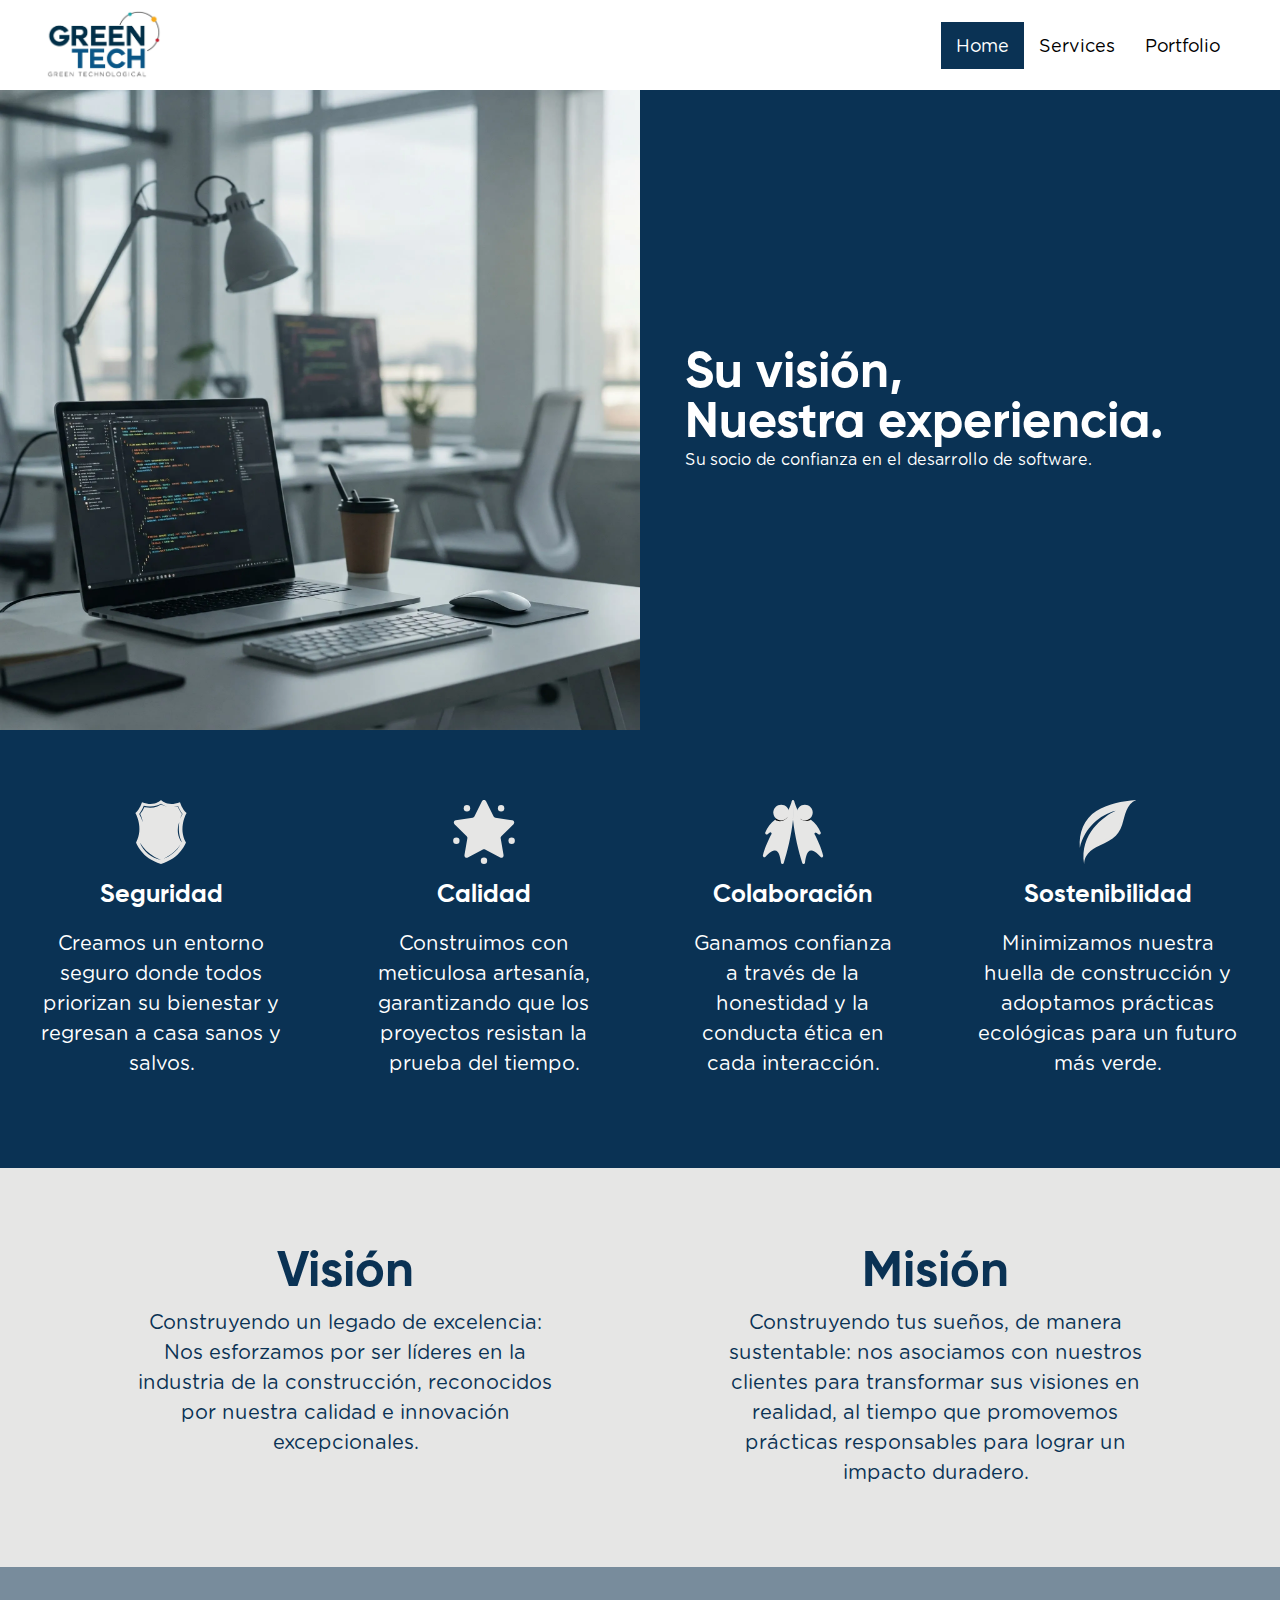
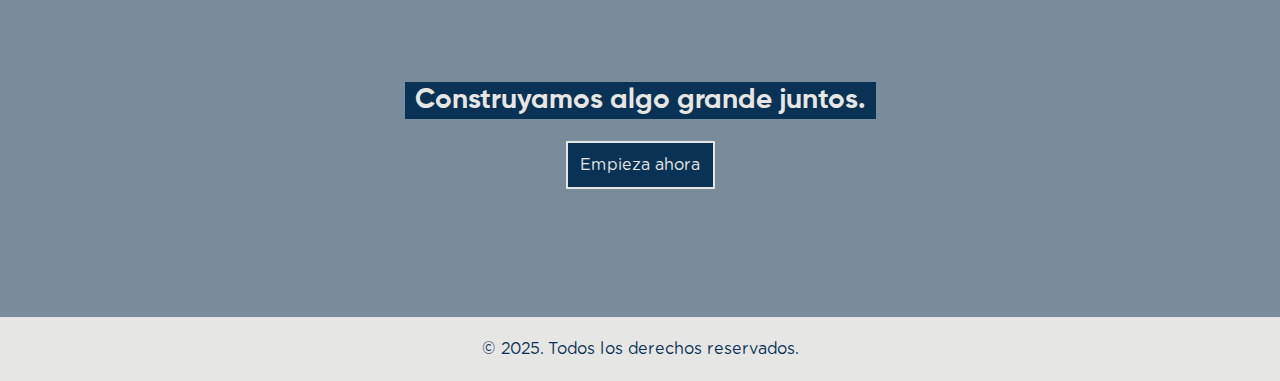
==== commit 6dbbe267: "update versions" ====
--- a/index.html
+++ b/index.html
@@ -1,4 +1,4 @@
-<!DOCTYPE html><html lang="en"> <head><meta charset="UTF-8"><meta name="viewport" content="width=device-width"><link rel="icon" type="image/svg+xml" href="/favicon.svg"><meta name="generator" content="Astro v5.2.6"><title>Green Technological</title><link rel="stylesheet" href="/_astro/index.BlIPAO9V.css"></head> <body> <header class="_header_m7qd8_2"> <div class="page-container"> <section class="_wrapper_m7qd8_5"> <div class="_logo_m7qd8_8"> <a href="/"> <img src="/_astro/logo.CR4Oi_Bi_2i04Dl.webp" srcset="/_astro/logo.CR4Oi_Bi_ZGJtbU.webp 200w, /_astro/logo.CR4Oi_Bi_ZANjPo.webp 400w, /_astro/logo.CR4Oi_Bi_2i04Dl.webp 1002w" alt="Green Tech Logo" sizes="(max-width: 425px) 200px, (max-width: 768px) 400px, 1002px" width="1002" height="595" loading="lazy" decoding="async"> </a> </div> <div class="_links_m7qd8_12"> <a href="/" class="hidden tablet:inline-block active">Home</a> <a href="/services">Services</a> <a href="/portfolio">Portfolio</a> </div> </section> </div> </header>  <section class="_hero_1e9dm_2"> <div class="_image_1e9dm_9"> <img src="/_astro/office-laptop.Diz-f-Ei_Z1TLd2s.webp" srcset="/_astro/office-laptop.Diz-f-Ei_Z2cWoiw.webp 850w, /_astro/office-laptop.Diz-f-Ei_Z1W2SQh.webp 1024w, /_astro/office-laptop.Diz-f-Ei_Z1TLd2s.webp 2048w" alt="Desk laptop in an office" sizes="(max-width: 425px) 850px, (max-width: 768px) 1024px, 2048px" width="2048" height="2048" loading="lazy" decoding="async"></div> <div class="_text_1e9dm_31"> <div class="_wrapper_1e9dm_39"> <h1 class="_title_1e9dm_44">
+<!DOCTYPE html><html lang="en"> <head><meta charset="UTF-8"><meta name="viewport" content="width=device-width"><link rel="icon" type="image/svg+xml" href="/favicon.svg"><meta name="generator" content="Astro v5.3.0"><title>Green Technological</title><link rel="stylesheet" href="/astro/index.CDtrkemx.css"></head> <body> <header class="_header_1bct4_2"> <div class="page-container"> <section class="_wrapper_1bct4_2"> <div class="_logo_1bct4_2"> <a href="/"> <img src="/astro/logo.CR4Oi_Bi_Z1S3iMP.webp" srcset="/astro/logo.CR4Oi_Bi_A7dsE.webp 200w, /astro/logo.CR4Oi_Bi_Z18Li8C.webp 400w, /astro/logo.CR4Oi_Bi_Z1S3iMP.webp 1002w" alt="Green Tech Logo" sizes="(max-width: 425px) 200px, (max-width: 768px) 400px, 1002px" width="1002" height="595" loading="lazy" decoding="async"> </a> </div> <div class="_links_1bct4_2"> <a href="/" class="hidden tablet:inline-block active">Home</a> <a href="/services">Services</a> <a href="/portfolio">Portfolio</a> </div> </section> </div> </header>  <section class="_hero_1etg2_2"> <div class="_image_1etg2_2"> <img src="/astro/office-laptop.Diz-f-Ei_ZmU6Ni.webp" srcset="/astro/office-laptop.Diz-f-Ei_Z25TofS.webp 850w, /astro/office-laptop.Diz-f-Ei_ZiXT0X.webp 1024w, /astro/office-laptop.Diz-f-Ei_ZmU6Ni.webp 2048w" alt="Desk laptop in an office" sizes="(max-width: 425px) 850px, (max-width: 768px) 1024px, 2048px" width="2048" height="2048" loading="lazy" decoding="async"></div> <div class="_text_1etg2_2"> <div class="_wrapper_1etg2_2"> <h1 class="_title_1etg2_2">
 Su visión,<br>
 Nuestra experiencia.
-</h1> <div>Su socio de confianza en el desarrollo de software.</div> </div> </div> </section> <section class="bg-primary"> <div class="_c_mediaContainer_1gir9_672 container mx-auto"> <div> <div class="_c_textMediaItem_1gir9_697"> <i><img src="/_astro/shield.kLhKz2BT.svg" alt="icon"></i> <h1> Seguridad </h1> <p> Creamos un entorno seguro donde todos priorizan su bienestar y regresan a casa sanos y salvos. </p> </div> </div><div> <div class="_c_textMediaItem_1gir9_697"> <i><img src="/_astro/star.rCqaU0DZ.svg" alt="icon"></i> <h1> Calidad </h1> <p> Construimos con meticulosa artesanía, garantizando que los proyectos resistan la prueba del tiempo. </p> </div> </div><div> <div class="_c_textMediaItem_1gir9_697"> <i><img src="/_astro/team.DJSQn3Lq.svg" alt="icon"></i> <h1> Colaboración </h1> <p> Ganamos confianza a través de la honestidad y la conducta ética en cada interacción. </p> </div> </div><div> <div class="_c_textMediaItem_1gir9_697"> <i><img src="/_astro/leaf.DGB-2xqf.svg" alt="icon"></i> <h1> Sostenibilidad </h1> <p> Minimizamos nuestra huella de construcción y adoptamos prácticas ecológicas para un futuro más verde. </p> </div> </div> </div> </section> <section class="bg-quill-gray"> <div class="_c_textContainer_t5k3u_672 container mx-auto"> <div> <div> <h1> Visión </h1>  </div> <div>  <p> Construyendo un legado de excelencia: Nos esforzamos por ser líderes en la industria de la construcción, reconocidos por nuestra calidad e innovación excepcionales. </p> </div> </div><div> <div> <h1> Misión </h1>  </div> <div>  <p> Construyendo tus sueños, de manera sustentable: nos asociamos con nuestros clientes para transformar sus visiones en realidad, al tiempo que promovemos prácticas responsables para lograr un impacto duradero. </p> </div> </div> </div> </section> <section> <div class="_c_bannerWithImageOverlay_1eavx_2"> <div class="_c_bannerImageContainer_1eavx_12"> <img src="/_astro/photo-1487958449943-2429e8be8625.Dlu92hlh_26johi.webp" alt="banner background" width="2160" height="1440" loading="lazy" decoding="async"> </div> <div class="_c_bannerOverlay_1eavx_25"></div> <div class="_c_bannerContainer_1eavx_33"> <div class="_c_bannerWrapperText_1eavx_40"> <div class="_c_bannerWrapperHeadline_1eavx_53"> <h1>Construyamos algo grande juntos.</h1> </div> <div class="_c_bannerWrapperButton_1eavx_72"> <a title="Get Started" href="#" target="_blank" rel="noopener">Empieza ahora</a> </div> </div> </div> </div> </section>  <footer class="_footer_1qc3n_2"> <div class="page-container"> <section class="_wrapper_1qc3n_6"> <div class="_text_1qc3n_9"> <p>© 2025. Todos los derechos reservados.</p> </div> </section> </div> </footer></body></html>+</h1> <div>Su socio de confianza en el desarrollo de software.</div> </div> </div> </section> <section class="bg-primary"> <div class="_c_mediaContainer_uzhxe_2 container mx-auto"> <div> <div class="_c_textMediaItem_uzhxe_2"> <i><img src="/astro/shield.kLhKz2BT.svg" alt="icon"></i> <h1> Seguridad </h1> <p> Creamos un entorno seguro donde todos priorizan su bienestar y regresan a casa sanos y salvos. </p> </div> </div><div> <div class="_c_textMediaItem_uzhxe_2"> <i><img src="/astro/star.rCqaU0DZ.svg" alt="icon"></i> <h1> Calidad </h1> <p> Construimos con meticulosa artesanía, garantizando que los proyectos resistan la prueba del tiempo. </p> </div> </div><div> <div class="_c_textMediaItem_uzhxe_2"> <i><img src="/astro/team.DJSQn3Lq.svg" alt="icon"></i> <h1> Colaboración </h1> <p> Ganamos confianza a través de la honestidad y la conducta ética en cada interacción. </p> </div> </div><div> <div class="_c_textMediaItem_uzhxe_2"> <i><img src="/astro/leaf.DGB-2xqf.svg" alt="icon"></i> <h1> Sostenibilidad </h1> <p> Minimizamos nuestra huella de construcción y adoptamos prácticas ecológicas para un futuro más verde. </p> </div> </div> </div> </section> <section class="bg-quill-gray"> <div class="_c_textContainer_1tf75_2 container mx-auto"> <div> <div> <h1> Visión </h1>  </div> <div>  <p> Construyendo un legado de excelencia: Nos esforzamos por ser líderes en la industria de la construcción, reconocidos por nuestra calidad e innovación excepcionales. </p> </div> </div><div> <div> <h1> Misión </h1>  </div> <div>  <p> Construyendo tus sueños, de manera sustentable: nos asociamos con nuestros clientes para transformar sus visiones en realidad, al tiempo que promovemos prácticas responsables para lograr un impacto duradero. </p> </div> </div> </div> </section> <section> <div class="_c_bannerWithImageOverlay_trdn4_2"> <div class="_c_bannerImageContainer_trdn4_2"> <img src="/astro/photo-1487958449943-2429e8be8625.Dlu92hlh_Mbci0.webp" alt="banner background" width="2160" height="1440" loading="lazy" decoding="async"> </div> <div class="_c_bannerOverlay_trdn4_2"></div> <div class="_c_bannerContainer_trdn4_2"> <div class="_c_bannerWrapperText_trdn4_2"> <div class="_c_bannerWrapperHeadline_trdn4_2"> <h1>Construyamos algo grande juntos.</h1> </div> <div class="_c_bannerWrapperButton_trdn4_2"> <a title="Get Started" href="#" target="_blank" rel="noopener">Empieza ahora</a> </div> </div> </div> </div> </section>  <footer class="_footer_14vbs_2"> <div class="page-container"> <section class="_wrapper_14vbs_2"> <div class="_text_14vbs_2"> <p>© 2025. Todos los derechos reservados.</p> </div> </section> </div> </footer></body></html>--- a/astro/index.CDtrkemx.css
+++ b/astro/index.CDtrkemx.css
@@ -0,0 +1 @@
+@layer theme{:root,:host{--spacing:.25rem;--font-weight-bold:700;--radius-2xl:1rem;--color-primary:#0a3254}}._c_bannerWithImageOverlay_trdn4_2{min-height:35rem;padding-inline:calc(var(--spacing)*6);padding-block:calc(var(--spacing)*8);background-color:#e6e6e5;flex-direction:column;justify-content:center;display:flex;position:relative}._c_bannerImageContainer_trdn4_2{width:100%;height:100%}._c_bannerImageContainer_trdn4_2 img{top:calc(var(--spacing)*0);left:calc(var(--spacing)*0);object-fit:cover;width:100%;height:100%;position:absolute;overflow:hidden}._c_bannerOverlay_trdn4_2{inset:calc(var(--spacing)*0);background-color:var(--color-primary);opacity:.5;width:100%;height:100%;position:absolute}._c_bannerContainer_trdn4_2{align-items:center;gap:calc(var(--spacing)*8);width:100%;height:100%;display:flex}._c_bannerWrapperText_trdn4_2{box-sizing:border-box;justify-content:center;align-items:center;gap:calc(var(--spacing)*10);border-radius:var(--radius-2xl);width:100%;height:100%;padding:calc(var(--spacing)*8);flex-direction:column;display:flex;position:relative}._c_bannerWrapperHeadline_trdn4_2{text-align:center;color:#e6e6e5;width:100%}._c_bannerWrapperHeadline_trdn4_2 h1{background-color:var(--color-primary);padding-inline:calc(var(--spacing)*4);padding-block:calc(var(--spacing)*2);--tw-leading:1.1;--tw-font-weight:var(--font-weight-bold);font-size:2.75rem;line-height:1.1;font-weight:var(--font-weight-bold);overflow-wrap:normal;word-break:normal;overflow-wrap:break-word;display:inline}._c_bannerWrapperButton_trdn4_2{margin-bottom:calc(var(--spacing)*4);min-height:calc(var(--spacing)*14);justify-content:center;width:100%;display:flex;position:relative}._c_bannerWrapperButton_trdn4_2 a{border-style:var(--tw-border-style);--tw-border-style:solid;background-color:var(--color-primary);padding-inline:calc(var(--spacing)*5);padding-block:calc(var(--spacing)*4);color:#e6e6e5;border:2px solid #e6e6e5;border-radius:0;align-items:center}@property --tw-border-style{syntax:"*";inherits:false;initial-value:solid}@layer theme{:root,:host{--font-sans:ui-sans-serif,system-ui,sans-serif,"Apple Color Emoji","Segoe UI Emoji","Segoe UI Symbol","Noto Color Emoji";--font-mono:ui-monospace,SFMono-Regular,Menlo,Monaco,Consolas,"Liberation Mono","Courier New",monospace;--color-white:#fff;--spacing:.25rem;--font-weight-bold:700;--leading-snug:1.375;--default-font-family:var(--font-sans);--default-font-feature-settings:var(--font-sans--font-feature-settings);--default-font-variation-settings:var(--font-sans--font-variation-settings);--default-mono-font-family:var(--font-mono);--default-mono-font-feature-settings:var(--font-mono--font-feature-settings);--default-mono-font-variation-settings:var(--font-mono--font-variation-settings);--color-primary:#0a3254;--color-quill-gray:#e6e6e5}}@layer base{*,:after,:before,::backdrop{box-sizing:border-box;border:0 solid;margin:0;padding:0}::file-selector-button{box-sizing:border-box;border:0 solid;margin:0;padding:0}html,:host{-webkit-text-size-adjust:100%;tab-size:4;line-height:1.5;font-family:var(--default-font-family,ui-sans-serif,system-ui,sans-serif,"Apple Color Emoji","Segoe UI Emoji","Segoe UI Symbol","Noto Color Emoji");font-feature-settings:var(--default-font-feature-settings,normal);font-variation-settings:var(--default-font-variation-settings,normal);-webkit-tap-highlight-color:transparent}body{line-height:inherit}hr{height:0;color:inherit;border-top-width:1px}abbr:where([title]){-webkit-text-decoration:underline dotted;text-decoration:underline dotted}h1,h2,h3,h4,h5,h6{font-size:inherit;font-weight:inherit}a{color:inherit;-webkit-text-decoration:inherit;text-decoration:inherit}b,strong{font-weight:bolder}code,kbd,samp,pre{font-family:var(--default-mono-font-family,ui-monospace,SFMono-Regular,Menlo,Monaco,Consolas,"Liberation Mono","Courier New",monospace);font-feature-settings:var(--default-mono-font-feature-settings,normal);font-variation-settings:var(--default-mono-font-variation-settings,normal);font-size:1em}small{font-size:80%}sub,sup{vertical-align:baseline;font-size:75%;line-height:0;position:relative}sub{bottom:-.25em}sup{top:-.5em}table{text-indent:0;border-color:inherit;border-collapse:collapse}:-moz-focusring{outline:auto}progress{vertical-align:baseline}summary{display:list-item}ol,ul,menu{list-style:none}img,svg,video,canvas,audio,iframe,embed,object{vertical-align:middle;display:block}img,video{max-width:100%;height:auto}button,input,select,optgroup,textarea{font:inherit;font-feature-settings:inherit;font-variation-settings:inherit;letter-spacing:inherit;color:inherit;opacity:1;background-color:#0000;border-radius:0}::file-selector-button{font:inherit;font-feature-settings:inherit;font-variation-settings:inherit;letter-spacing:inherit;color:inherit;opacity:1;background-color:#0000;border-radius:0}:where(select:is([multiple],[size])) optgroup{font-weight:bolder}:where(select:is([multiple],[size])) optgroup option{padding-inline-start:20px}::file-selector-button{margin-inline-end:4px}::placeholder{opacity:1;color:color-mix(in oklab,currentColor 50%,transparent)}textarea{resize:vertical}::-webkit-search-decoration{-webkit-appearance:none}::-webkit-date-and-time-value{min-height:1lh;text-align:inherit}::-webkit-datetime-edit{display:inline-flex}::-webkit-datetime-edit-fields-wrapper{padding:0}::-webkit-datetime-edit{padding-block:0}::-webkit-datetime-edit-year-field{padding-block:0}::-webkit-datetime-edit-month-field{padding-block:0}::-webkit-datetime-edit-day-field{padding-block:0}::-webkit-datetime-edit-hour-field{padding-block:0}::-webkit-datetime-edit-minute-field{padding-block:0}::-webkit-datetime-edit-second-field{padding-block:0}::-webkit-datetime-edit-millisecond-field{padding-block:0}::-webkit-datetime-edit-meridiem-field{padding-block:0}:-moz-ui-invalid{box-shadow:none}button,input:where([type=button],[type=reset],[type=submit]){appearance:button}::file-selector-button{appearance:button}::-webkit-inner-spin-button{height:auto}::-webkit-outer-spin-button{height:auto}[hidden]:where(:not([hidden=until-found])){display:none!important}}@layer components;@layer utilities{._container_uzhxe_2{width:100%}@media (width>=568px){._container_uzhxe_2{max-width:568px}}@media (width>=768px){._container_uzhxe_2{max-width:768px}}@media (width>=992px){._container_uzhxe_2{max-width:992px}}@media (width>=1200px){._container_uzhxe_2{max-width:1200px}}@media (width>=1440px){._container_uzhxe_2{max-width:1440px}}._mx-auto_uzhxe_2{margin-inline:auto}._hidden_uzhxe_2{display:none}._bg-primary_uzhxe_2{background-color:var(--color-primary)}._bg-quill-gray_uzhxe_2{background-color:var(--color-quill-gray)}._italic_uzhxe_2{font-style:italic}._ring_uzhxe_2{--tw-ring-shadow:var(--tw-ring-inset,)0 0 0 calc(1px + var(--tw-ring-offset-width))var(--tw-ring-color,currentColor);box-shadow:var(--tw-inset-shadow),var(--tw-inset-ring-shadow),var(--tw-ring-offset-shadow),var(--tw-ring-shadow),var(--tw-shadow)}@media (width>=768px){._tablet\:inline-block_uzhxe_2{display:inline-block}}}@font-face{font-family:Gilroy;src:url(/fonts/Gilroy/Gilroy-Bold.eot);src:url(/fonts/Gilroy/Gilroy-Bold.eot?#iefix)format("embedded-opentype"),url(/fonts/Gilroy/Gilroy-Bold.woff2)format("woff2"),url(/fonts/Gilroy/Gilroy-Bold.woff)format("woff"),url(/fonts/Gilroy/Gilroy-Bold.ttf)format("truetype"),url(/fonts/Gilroy/Gilroy-Bold.svg#Gilroy-Bold)format("svg");font-weight:700;font-style:normal;font-display:swap}@font-face{font-family:Gotham Rounded;src:url(/fonts/GothamRnd/GothamRnd-BoldItalic.eot);src:url(/fonts/GothamRnd/GothamRnd-BoldItalic.eot?#iefix)format("embedded-opentype"),url(/fonts/GothamRnd/GothamRnd-BoldItalic.woff2)format("woff2"),url(/fonts/GothamRnd/GothamRnd-BoldItalic.woff)format("woff"),url(/fonts/GothamRnd/GothamRnd-BoldItalic.ttf)format("truetype"),url(/fonts/GothamRnd/GothamRnd-BoldItalic.svg#GothamRnd-BoldItalic)format("svg");font-weight:700;font-style:italic;font-display:swap}@font-face{font-family:Gotham Rounded;src:url(/fonts/GothamRnd/GothamRnd-MediumItalic.eot);src:url(/fonts/GothamRnd/GothamRnd-MediumItalic.eot?#iefix)format("embedded-opentype"),url(/fonts/GothamRnd/GothamRnd-MediumItalic.woff2)format("woff2"),url(/fonts/GothamRnd/GothamRnd-MediumItalic.woff)format("woff"),url(/fonts/GothamRnd/GothamRnd-MediumItalic.ttf)format("truetype"),url(/fonts/GothamRnd/GothamRnd-MediumItalic.svg#GothamRnd-MediumItalic)format("svg");font-weight:500;font-style:italic;font-display:swap}@font-face{font-family:Gotham Rounded;src:url(/fonts/GothamRnd/GothamRnd-Medium.eot);src:url(/fonts/GothamRnd/GothamRnd-Medium.eot?#iefix)format("embedded-opentype"),url(/fonts/GothamRnd/GothamRnd-Medium.woff2)format("woff2"),url(/fonts/GothamRnd/GothamRnd-Medium.woff)format("woff"),url(/fonts/GothamRnd/GothamRnd-Medium.ttf)format("truetype"),url(/fonts/GothamRnd/GothamRnd-Medium.svg#GothamRnd-Medium)format("svg");font-weight:500;font-style:normal;font-display:swap}@font-face{font-family:Gotham Rounded;src:url(/fonts/GothamRnd/GothamRnd-Bold.eot);src:url(/fonts/GothamRnd/GothamRnd-Bold.eot?#iefix)format("embedded-opentype"),url(/fonts/GothamRnd/GothamRnd-Bold.woff2)format("woff2"),url(/fonts/GothamRnd/GothamRnd-Bold.woff)format("woff"),url(/fonts/GothamRnd/GothamRnd-Bold.ttf)format("truetype"),url(/fonts/GothamRnd/GothamRnd-Bold.svg#GothamRnd-Bold)format("svg");font-weight:700;font-style:normal;font-display:swap}@font-face{font-family:Gotham Rounded;src:url(/fonts/GothamRnd/GothamRnd-LightItalic.eot);src:url(/fonts/GothamRnd/GothamRnd-LightItalic.eot?#iefix)format("embedded-opentype"),url(/fonts/GothamRnd/GothamRnd-LightItalic.woff2)format("woff2"),url(/fonts/GothamRnd/GothamRnd-LightItalic.woff)format("woff"),url(/fonts/GothamRnd/GothamRnd-LightItalic.ttf)format("truetype"),url(/fonts/GothamRnd/GothamRnd-LightItalic.svg#GothamRnd-LightItalic)format("svg");font-weight:300;font-style:italic;font-display:swap}@font-face{font-family:Gotham Rounded;src:url(/fonts/GothamRnd/GothamRnd-Light.eot);src:url(/fonts/GothamRnd/GothamRnd-Light.eot?#iefix)format("embedded-opentype"),url(/fonts/GothamRnd/GothamRnd-Light.woff2)format("woff2"),url(/fonts/GothamRnd/GothamRnd-Light.woff)format("woff"),url(/fonts/GothamRnd/GothamRnd-Light.ttf)format("truetype"),url(/fonts/GothamRnd/GothamRnd-Light.svg#GothamRnd-Light)format("svg");font-weight:300;font-style:normal;font-display:swap}@font-face{font-family:Gotham Rounded;src:url(/fonts/GothamRnd/GothamRnd-Book.eot);src:url(/fonts/GothamRnd/GothamRnd-Book.eot?#iefix)format("embedded-opentype"),url(/fonts/GothamRnd/GothamRnd-Book.woff2)format("woff2"),url(/fonts/GothamRnd/GothamRnd-Book.woff)format("woff"),url(/fonts/GothamRnd/GothamRnd-Book.ttf)format("truetype"),url(/fonts/GothamRnd/GothamRnd-Book.svg#GothamRnd-Book)format("svg");font-weight:400;font-style:normal;font-display:swap}@font-face{font-family:Gotham Rounded;src:url(/fonts/GothamRnd/GothamRnd-BookItalic.eot);src:url(/fonts/GothamRnd/GothamRnd-BookItalic.eot?#iefix)format("embedded-opentype"),url(/fonts/GothamRnd/GothamRnd-BookItalic.woff2)format("woff2"),url(/fonts/GothamRnd/GothamRnd-BookItalic.woff)format("woff"),url(/fonts/GothamRnd/GothamRnd-BookItalic.ttf)format("truetype"),url(/fonts/GothamRnd/GothamRnd-BookItalic.svg#GothamRnd-BookItalic)format("svg");font-weight:400;font-style:italic;font-display:swap}._c_mediaContainer_uzhxe_2{gap:calc(var(--spacing)*30);flex-direction:column;padding-top:7rem;padding-bottom:9rem;display:flex}@media (width>=768px){._c_mediaContainer_uzhxe_2{flex-direction:row}}._c_mediaContainer_uzhxe_2 p{text-align:center;color:var(--color-white);font-size:2rem;overflow:hidden}._c_mediaContainer_uzhxe_2 h1{text-align:center;--tw-leading:var(--leading-snug);font-size:2.5rem;line-height:var(--leading-snug);--tw-font-weight:var(--font-weight-bold);font-weight:var(--font-weight-bold);color:var(--color-white)}._c_textMediaItem_uzhxe_2{justify-content:center;align-items:center;gap:calc(var(--spacing)*6);flex-direction:column;display:flex}@layer theme{:root,:host{--color-white:#fff;--spacing:.25rem;--color-primary:#0a3254}}._hero_1etg2_2{flex-direction:column;display:flex}@media (width>=768px){._hero_1etg2_2{flex-direction:row}}._image_1etg2_2{height:20rem;position:relative;overflow:hidden}@media (width>=768px){._image_1etg2_2{flex-basis:50%;height:auto;overflow:auto}}._image_1etg2_2 img{inset:calc(var(--spacing)*0);margin:auto;position:absolute}@media (width>=768px){._image_1etg2_2 img{position:relative}}._text_1etg2_2{background-color:var(--color-primary);min-height:40rem;color:var(--color-white);flex-basis:50%;justify-content:space-between;align-items:center;display:flex}._text_1etg2_2 ._wrapper_1etg2_2{width:86%;margin:auto}._title_1etg2_2{--tw-leading:1;font-size:5rem;line-height:1}@layer theme{:root,:host{--spacing:.25rem;--color-primary:#0a3254;--color-quill-gray:#e6e6e5}}._footer_14vbs_2{background-color:var(--color-quill-gray);padding-block:1rem}._wrapper_14vbs_2{display:flex}._text_14vbs_2{width:100%;padding-block:calc(var(--spacing)*4);color:var(--color-primary);justify-content:center;align-items:center;display:flex}@layer theme{:root,:host{--color-white:#fff;--color-primary:#0a3254}}._header_1bct4_2{padding-block:1rem}._wrapper_1bct4_2{display:flex}._logo_1bct4_2 img{width:auto;height:7rem}._links_1bct4_2{align-items:center;margin-left:auto;display:flex}._links_1bct4_2 a{padding-block:1rem;padding-inline:1.5rem;font-size:1.8rem}._links_1bct4_2 a[class~=active]{background-color:var(--color-primary);color:var(--color-white)}@layer theme{:root,:host{--font-sans:ui-sans-serif,system-ui,sans-serif,"Apple Color Emoji","Segoe UI Emoji","Segoe UI Symbol","Noto Color Emoji";--font-mono:ui-monospace,SFMono-Regular,Menlo,Monaco,Consolas,"Liberation Mono","Courier New",monospace;--spacing:.25rem;--default-font-family:var(--font-sans);--default-font-feature-settings:var(--font-sans--font-feature-settings);--default-font-variation-settings:var(--font-sans--font-variation-settings);--default-mono-font-family:var(--font-mono);--default-mono-font-feature-settings:var(--font-mono--font-feature-settings);--default-mono-font-variation-settings:var(--font-mono--font-variation-settings);--container-mobile:91vw;--container-desktop:93vw;--container-large:93vw;--container-max:120rem;--color-primary:#0a3254;--color-quill-gray:#e6e6e5;--font-gilroy:"Gilroy";--font-gotham:"Gotham Rounded"}}@layer base{*,:after,:before,::backdrop{box-sizing:border-box;border:0 solid;margin:0;padding:0}::file-selector-button{box-sizing:border-box;border:0 solid;margin:0;padding:0}html,:host{-webkit-text-size-adjust:100%;tab-size:4;line-height:1.5;font-family:var(--default-font-family,ui-sans-serif,system-ui,sans-serif,"Apple Color Emoji","Segoe UI Emoji","Segoe UI Symbol","Noto Color Emoji");font-feature-settings:var(--default-font-feature-settings,normal);font-variation-settings:var(--default-font-variation-settings,normal);-webkit-tap-highlight-color:transparent}body{line-height:inherit}hr{height:0;color:inherit;border-top-width:1px}abbr:where([title]){-webkit-text-decoration:underline dotted;text-decoration:underline dotted}h1,h2,h3,h4,h5,h6{font-size:inherit;font-weight:inherit}a{color:inherit;-webkit-text-decoration:inherit;text-decoration:inherit}b,strong{font-weight:bolder}code,kbd,samp,pre{font-family:var(--default-mono-font-family,ui-monospace,SFMono-Regular,Menlo,Monaco,Consolas,"Liberation Mono","Courier New",monospace);font-feature-settings:var(--default-mono-font-feature-settings,normal);font-variation-settings:var(--default-mono-font-variation-settings,normal);font-size:1em}small{font-size:80%}sub,sup{vertical-align:baseline;font-size:75%;line-height:0;position:relative}sub{bottom:-.25em}sup{top:-.5em}table{text-indent:0;border-color:inherit;border-collapse:collapse}:-moz-focusring{outline:auto}progress{vertical-align:baseline}summary{display:list-item}ol,ul,menu{list-style:none}img,svg,video,canvas,audio,iframe,embed,object{vertical-align:middle;display:block}img,video{max-width:100%;height:auto}button,input,select,optgroup,textarea{font:inherit;font-feature-settings:inherit;font-variation-settings:inherit;letter-spacing:inherit;color:inherit;opacity:1;background-color:#0000;border-radius:0}::file-selector-button{font:inherit;font-feature-settings:inherit;font-variation-settings:inherit;letter-spacing:inherit;color:inherit;opacity:1;background-color:#0000;border-radius:0}:where(select:is([multiple],[size])) optgroup{font-weight:bolder}:where(select:is([multiple],[size])) optgroup option{padding-inline-start:20px}::file-selector-button{margin-inline-end:4px}::placeholder{opacity:1;color:color-mix(in oklab,currentColor 50%,transparent)}textarea{resize:vertical}::-webkit-search-decoration{-webkit-appearance:none}::-webkit-date-and-time-value{min-height:1lh;text-align:inherit}::-webkit-datetime-edit{display:inline-flex}::-webkit-datetime-edit-fields-wrapper{padding:0}::-webkit-datetime-edit{padding-block:0}::-webkit-datetime-edit-year-field{padding-block:0}::-webkit-datetime-edit-month-field{padding-block:0}::-webkit-datetime-edit-day-field{padding-block:0}::-webkit-datetime-edit-hour-field{padding-block:0}::-webkit-datetime-edit-minute-field{padding-block:0}::-webkit-datetime-edit-second-field{padding-block:0}::-webkit-datetime-edit-millisecond-field{padding-block:0}::-webkit-datetime-edit-meridiem-field{padding-block:0}:-moz-ui-invalid{box-shadow:none}button,input:where([type=button],[type=reset],[type=submit]){appearance:button}::file-selector-button{appearance:button}::-webkit-inner-spin-button{height:auto}::-webkit-outer-spin-button{height:auto}[hidden]:where(:not([hidden=until-found])){display:none!important}}@layer components;@layer utilities{.container{width:100%}@media (width>=568px){.container{max-width:568px}}@media (width>=768px){.container{max-width:768px}}@media (width>=992px){.container{max-width:992px}}@media (width>=1200px){.container{max-width:1200px}}@media (width>=1440px){.container{max-width:1440px}}.mx-auto{margin-inline:auto}.hidden{display:none}.bg-primary{background-color:var(--color-primary)}.bg-quill-gray{background-color:var(--color-quill-gray)}.italic{font-style:italic}.ring{--tw-ring-shadow:var(--tw-ring-inset,)0 0 0 calc(1px + var(--tw-ring-offset-width))var(--tw-ring-color,currentColor);box-shadow:var(--tw-inset-shadow),var(--tw-inset-ring-shadow),var(--tw-ring-offset-shadow),var(--tw-ring-shadow),var(--tw-shadow)}@media (width>=768px){.tablet\:inline-block{display:inline-block}}}@font-face{font-family:Gilroy;src:url(/fonts/Gilroy/Gilroy-Bold.eot);src:url(/fonts/Gilroy/Gilroy-Bold.eot?#iefix)format("embedded-opentype"),url(/fonts/Gilroy/Gilroy-Bold.woff2)format("woff2"),url(/fonts/Gilroy/Gilroy-Bold.woff)format("woff"),url(/fonts/Gilroy/Gilroy-Bold.ttf)format("truetype"),url(/fonts/Gilroy/Gilroy-Bold.svg#Gilroy-Bold)format("svg");font-weight:700;font-style:normal;font-display:swap}@font-face{font-family:Gotham Rounded;src:url(/fonts/GothamRnd/GothamRnd-BoldItalic.eot);src:url(/fonts/GothamRnd/GothamRnd-BoldItalic.eot?#iefix)format("embedded-opentype"),url(/fonts/GothamRnd/GothamRnd-BoldItalic.woff2)format("woff2"),url(/fonts/GothamRnd/GothamRnd-BoldItalic.woff)format("woff"),url(/fonts/GothamRnd/GothamRnd-BoldItalic.ttf)format("truetype"),url(/fonts/GothamRnd/GothamRnd-BoldItalic.svg#GothamRnd-BoldItalic)format("svg");font-weight:700;font-style:italic;font-display:swap}@font-face{font-family:Gotham Rounded;src:url(/fonts/GothamRnd/GothamRnd-MediumItalic.eot);src:url(/fonts/GothamRnd/GothamRnd-MediumItalic.eot?#iefix)format("embedded-opentype"),url(/fonts/GothamRnd/GothamRnd-MediumItalic.woff2)format("woff2"),url(/fonts/GothamRnd/GothamRnd-MediumItalic.woff)format("woff"),url(/fonts/GothamRnd/GothamRnd-MediumItalic.ttf)format("truetype"),url(/fonts/GothamRnd/GothamRnd-MediumItalic.svg#GothamRnd-MediumItalic)format("svg");font-weight:500;font-style:italic;font-display:swap}@font-face{font-family:Gotham Rounded;src:url(/fonts/GothamRnd/GothamRnd-Medium.eot);src:url(/fonts/GothamRnd/GothamRnd-Medium.eot?#iefix)format("embedded-opentype"),url(/fonts/GothamRnd/GothamRnd-Medium.woff2)format("woff2"),url(/fonts/GothamRnd/GothamRnd-Medium.woff)format("woff"),url(/fonts/GothamRnd/GothamRnd-Medium.ttf)format("truetype"),url(/fonts/GothamRnd/GothamRnd-Medium.svg#GothamRnd-Medium)format("svg");font-weight:500;font-style:normal;font-display:swap}@font-face{font-family:Gotham Rounded;src:url(/fonts/GothamRnd/GothamRnd-Bold.eot);src:url(/fonts/GothamRnd/GothamRnd-Bold.eot?#iefix)format("embedded-opentype"),url(/fonts/GothamRnd/GothamRnd-Bold.woff2)format("woff2"),url(/fonts/GothamRnd/GothamRnd-Bold.woff)format("woff"),url(/fonts/GothamRnd/GothamRnd-Bold.ttf)format("truetype"),url(/fonts/GothamRnd/GothamRnd-Bold.svg#GothamRnd-Bold)format("svg");font-weight:700;font-style:normal;font-display:swap}@font-face{font-family:Gotham Rounded;src:url(/fonts/GothamRnd/GothamRnd-LightItalic.eot);src:url(/fonts/GothamRnd/GothamRnd-LightItalic.eot?#iefix)format("embedded-opentype"),url(/fonts/GothamRnd/GothamRnd-LightItalic.woff2)format("woff2"),url(/fonts/GothamRnd/GothamRnd-LightItalic.woff)format("woff"),url(/fonts/GothamRnd/GothamRnd-LightItalic.ttf)format("truetype"),url(/fonts/GothamRnd/GothamRnd-LightItalic.svg#GothamRnd-LightItalic)format("svg");font-weight:300;font-style:italic;font-display:swap}@font-face{font-family:Gotham Rounded;src:url(/fonts/GothamRnd/GothamRnd-Light.eot);src:url(/fonts/GothamRnd/GothamRnd-Light.eot?#iefix)format("embedded-opentype"),url(/fonts/GothamRnd/GothamRnd-Light.woff2)format("woff2"),url(/fonts/GothamRnd/GothamRnd-Light.woff)format("woff"),url(/fonts/GothamRnd/GothamRnd-Light.ttf)format("truetype"),url(/fonts/GothamRnd/GothamRnd-Light.svg#GothamRnd-Light)format("svg");font-weight:300;font-style:normal;font-display:swap}@font-face{font-family:Gotham Rounded;src:url(/fonts/GothamRnd/GothamRnd-Book.eot);src:url(/fonts/GothamRnd/GothamRnd-Book.eot?#iefix)format("embedded-opentype"),url(/fonts/GothamRnd/GothamRnd-Book.woff2)format("woff2"),url(/fonts/GothamRnd/GothamRnd-Book.woff)format("woff"),url(/fonts/GothamRnd/GothamRnd-Book.ttf)format("truetype"),url(/fonts/GothamRnd/GothamRnd-Book.svg#GothamRnd-Book)format("svg");font-weight:400;font-style:normal;font-display:swap}@font-face{font-family:Gotham Rounded;src:url(/fonts/GothamRnd/GothamRnd-BookItalic.eot);src:url(/fonts/GothamRnd/GothamRnd-BookItalic.eot?#iefix)format("embedded-opentype"),url(/fonts/GothamRnd/GothamRnd-BookItalic.woff2)format("woff2"),url(/fonts/GothamRnd/GothamRnd-BookItalic.woff)format("woff"),url(/fonts/GothamRnd/GothamRnd-BookItalic.ttf)format("truetype"),url(/fonts/GothamRnd/GothamRnd-BookItalic.svg#GothamRnd-BookItalic)format("svg");font-weight:400;font-style:italic;font-display:swap}html,body{margin:calc(var(--spacing)*0);width:100%;height:100%}html{font-size:10px}body{font-family:var(--font-gotham);font-size:62.5%}.page-container{width:100%;max-width:var(--container-mobile);margin-inline:auto}@media (width>=992px){.page-container{max-width:var(--container-desktop)}}@media (width>=1200px){.page-container{max-width:var(--container-large)}}@media (width>=1440px){.page-container{max-width:max-content;max-width:var(--container-max)}}div,p,span,section{font-size:1.6rem}h1,h2,h3,h4,h5,h6,.h1,.h2,.h3,.h4,.h5,.h6{font-family:var(--font-gilroy)}/*! tailwindcss v4.0.8 | MIT License | https://tailwindcss.com */@layer theme{:root,:host{--font-sans:ui-sans-serif,system-ui,sans-serif,"Apple Color Emoji","Segoe UI Emoji","Segoe UI Symbol","Noto Color Emoji";--font-mono:ui-monospace,SFMono-Regular,Menlo,Monaco,Consolas,"Liberation Mono","Courier New",monospace;--spacing:.25rem;--font-weight-bold:700;--leading-snug:1.375;--default-font-family:var(--font-sans);--default-font-feature-settings:var(--font-sans--font-feature-settings);--default-font-variation-settings:var(--font-sans--font-variation-settings);--default-mono-font-family:var(--font-mono);--default-mono-font-feature-settings:var(--font-mono--font-feature-settings);--default-mono-font-variation-settings:var(--font-mono--font-variation-settings);--color-primary:#0a3254;--color-quill-gray:#e6e6e5}}@layer base{*,:after,:before,::backdrop{box-sizing:border-box;border:0 solid;margin:0;padding:0}::file-selector-button{box-sizing:border-box;border:0 solid;margin:0;padding:0}html,:host{-webkit-text-size-adjust:100%;tab-size:4;line-height:1.5;font-family:var(--default-font-family,ui-sans-serif,system-ui,sans-serif,"Apple Color Emoji","Segoe UI Emoji","Segoe UI Symbol","Noto Color Emoji");font-feature-settings:var(--default-font-feature-settings,normal);font-variation-settings:var(--default-font-variation-settings,normal);-webkit-tap-highlight-color:transparent}body{line-height:inherit}hr{height:0;color:inherit;border-top-width:1px}abbr:where([title]){-webkit-text-decoration:underline dotted;text-decoration:underline dotted}h1,h2,h3,h4,h5,h6{font-size:inherit;font-weight:inherit}a{color:inherit;-webkit-text-decoration:inherit;text-decoration:inherit}b,strong{font-weight:bolder}code,kbd,samp,pre{font-family:var(--default-mono-font-family,ui-monospace,SFMono-Regular,Menlo,Monaco,Consolas,"Liberation Mono","Courier New",monospace);font-feature-settings:var(--default-mono-font-feature-settings,normal);font-variation-settings:var(--default-mono-font-variation-settings,normal);font-size:1em}small{font-size:80%}sub,sup{vertical-align:baseline;font-size:75%;line-height:0;position:relative}sub{bottom:-.25em}sup{top:-.5em}table{text-indent:0;border-color:inherit;border-collapse:collapse}:-moz-focusring{outline:auto}progress{vertical-align:baseline}summary{display:list-item}ol,ul,menu{list-style:none}img,svg,video,canvas,audio,iframe,embed,object{vertical-align:middle;display:block}img,video{max-width:100%;height:auto}button,input,select,optgroup,textarea{font:inherit;font-feature-settings:inherit;font-variation-settings:inherit;letter-spacing:inherit;color:inherit;opacity:1;background-color:#0000;border-radius:0}::file-selector-button{font:inherit;font-feature-settings:inherit;font-variation-settings:inherit;letter-spacing:inherit;color:inherit;opacity:1;background-color:#0000;border-radius:0}:where(select:is([multiple],[size])) optgroup{font-weight:bolder}:where(select:is([multiple],[size])) optgroup option{padding-inline-start:20px}::file-selector-button{margin-inline-end:4px}::placeholder{opacity:1;color:color-mix(in oklab,currentColor 50%,transparent)}textarea{resize:vertical}::-webkit-search-decoration{-webkit-appearance:none}::-webkit-date-and-time-value{min-height:1lh;text-align:inherit}::-webkit-datetime-edit{display:inline-flex}::-webkit-datetime-edit-fields-wrapper{padding:0}::-webkit-datetime-edit{padding-block:0}::-webkit-datetime-edit-year-field{padding-block:0}::-webkit-datetime-edit-month-field{padding-block:0}::-webkit-datetime-edit-day-field{padding-block:0}::-webkit-datetime-edit-hour-field{padding-block:0}::-webkit-datetime-edit-minute-field{padding-block:0}::-webkit-datetime-edit-second-field{padding-block:0}::-webkit-datetime-edit-millisecond-field{padding-block:0}::-webkit-datetime-edit-meridiem-field{padding-block:0}:-moz-ui-invalid{box-shadow:none}button,input:where([type=button],[type=reset],[type=submit]){appearance:button}::file-selector-button{appearance:button}::-webkit-inner-spin-button{height:auto}::-webkit-outer-spin-button{height:auto}[hidden]:where(:not([hidden=until-found])){display:none!important}}@layer components;@layer utilities{._container_1tf75_2{width:100%}@media (width>=568px){._container_1tf75_2{max-width:568px}}@media (width>=768px){._container_1tf75_2{max-width:768px}}@media (width>=992px){._container_1tf75_2{max-width:992px}}@media (width>=1200px){._container_1tf75_2{max-width:1200px}}@media (width>=1440px){._container_1tf75_2{max-width:1440px}}._mx-auto_1tf75_2{margin-inline:auto}._hidden_1tf75_2{display:none}._bg-primary_1tf75_2{background-color:var(--color-primary)}._bg-quill-gray_1tf75_2{background-color:var(--color-quill-gray)}._italic_1tf75_2{font-style:italic}._ring_1tf75_2{--tw-ring-shadow:var(--tw-ring-inset,)0 0 0 calc(1px + var(--tw-ring-offset-width))var(--tw-ring-color,currentColor);box-shadow:var(--tw-inset-shadow),var(--tw-inset-ring-shadow),var(--tw-ring-offset-shadow),var(--tw-ring-shadow),var(--tw-shadow)}@media (width>=768px){._tablet\:inline-block_1tf75_2{display:inline-block}}}@font-face{font-family:Gilroy;src:url(/fonts/Gilroy/Gilroy-Bold.eot);src:url(/fonts/Gilroy/Gilroy-Bold.eot?#iefix)format("embedded-opentype"),url(/fonts/Gilroy/Gilroy-Bold.woff2)format("woff2"),url(/fonts/Gilroy/Gilroy-Bold.woff)format("woff"),url(/fonts/Gilroy/Gilroy-Bold.ttf)format("truetype"),url(/fonts/Gilroy/Gilroy-Bold.svg#Gilroy-Bold)format("svg");font-weight:700;font-style:normal;font-display:swap}@font-face{font-family:Gotham Rounded;src:url(/fonts/GothamRnd/GothamRnd-BoldItalic.eot);src:url(/fonts/GothamRnd/GothamRnd-BoldItalic.eot?#iefix)format("embedded-opentype"),url(/fonts/GothamRnd/GothamRnd-BoldItalic.woff2)format("woff2"),url(/fonts/GothamRnd/GothamRnd-BoldItalic.woff)format("woff"),url(/fonts/GothamRnd/GothamRnd-BoldItalic.ttf)format("truetype"),url(/fonts/GothamRnd/GothamRnd-BoldItalic.svg#GothamRnd-BoldItalic)format("svg");font-weight:700;font-style:italic;font-display:swap}@font-face{font-family:Gotham Rounded;src:url(/fonts/GothamRnd/GothamRnd-MediumItalic.eot);src:url(/fonts/GothamRnd/GothamRnd-MediumItalic.eot?#iefix)format("embedded-opentype"),url(/fonts/GothamRnd/GothamRnd-MediumItalic.woff2)format("woff2"),url(/fonts/GothamRnd/GothamRnd-MediumItalic.woff)format("woff"),url(/fonts/GothamRnd/GothamRnd-MediumItalic.ttf)format("truetype"),url(/fonts/GothamRnd/GothamRnd-MediumItalic.svg#GothamRnd-MediumItalic)format("svg");font-weight:500;font-style:italic;font-display:swap}@font-face{font-family:Gotham Rounded;src:url(/fonts/GothamRnd/GothamRnd-Medium.eot);src:url(/fonts/GothamRnd/GothamRnd-Medium.eot?#iefix)format("embedded-opentype"),url(/fonts/GothamRnd/GothamRnd-Medium.woff2)format("woff2"),url(/fonts/GothamRnd/GothamRnd-Medium.woff)format("woff"),url(/fonts/GothamRnd/GothamRnd-Medium.ttf)format("truetype"),url(/fonts/GothamRnd/GothamRnd-Medium.svg#GothamRnd-Medium)format("svg");font-weight:500;font-style:normal;font-display:swap}@font-face{font-family:Gotham Rounded;src:url(/fonts/GothamRnd/GothamRnd-Bold.eot);src:url(/fonts/GothamRnd/GothamRnd-Bold.eot?#iefix)format("embedded-opentype"),url(/fonts/GothamRnd/GothamRnd-Bold.woff2)format("woff2"),url(/fonts/GothamRnd/GothamRnd-Bold.woff)format("woff"),url(/fonts/GothamRnd/GothamRnd-Bold.ttf)format("truetype"),url(/fonts/GothamRnd/GothamRnd-Bold.svg#GothamRnd-Bold)format("svg");font-weight:700;font-style:normal;font-display:swap}@font-face{font-family:Gotham Rounded;src:url(/fonts/GothamRnd/GothamRnd-LightItalic.eot);src:url(/fonts/GothamRnd/GothamRnd-LightItalic.eot?#iefix)format("embedded-opentype"),url(/fonts/GothamRnd/GothamRnd-LightItalic.woff2)format("woff2"),url(/fonts/GothamRnd/GothamRnd-LightItalic.woff)format("woff"),url(/fonts/GothamRnd/GothamRnd-LightItalic.ttf)format("truetype"),url(/fonts/GothamRnd/GothamRnd-LightItalic.svg#GothamRnd-LightItalic)format("svg");font-weight:300;font-style:italic;font-display:swap}@font-face{font-family:Gotham Rounded;src:url(/fonts/GothamRnd/GothamRnd-Light.eot);src:url(/fonts/GothamRnd/GothamRnd-Light.eot?#iefix)format("embedded-opentype"),url(/fonts/GothamRnd/GothamRnd-Light.woff2)format("woff2"),url(/fonts/GothamRnd/GothamRnd-Light.woff)format("woff"),url(/fonts/GothamRnd/GothamRnd-Light.ttf)format("truetype"),url(/fonts/GothamRnd/GothamRnd-Light.svg#GothamRnd-Light)format("svg");font-weight:300;font-style:normal;font-display:swap}@font-face{font-family:Gotham Rounded;src:url(/fonts/GothamRnd/GothamRnd-Book.eot);src:url(/fonts/GothamRnd/GothamRnd-Book.eot?#iefix)format("embedded-opentype"),url(/fonts/GothamRnd/GothamRnd-Book.woff2)format("woff2"),url(/fonts/GothamRnd/GothamRnd-Book.woff)format("woff"),url(/fonts/GothamRnd/GothamRnd-Book.ttf)format("truetype"),url(/fonts/GothamRnd/GothamRnd-Book.svg#GothamRnd-Book)format("svg");font-weight:400;font-style:normal;font-display:swap}@font-face{font-family:Gotham Rounded;src:url(/fonts/GothamRnd/GothamRnd-BookItalic.eot);src:url(/fonts/GothamRnd/GothamRnd-BookItalic.eot?#iefix)format("embedded-opentype"),url(/fonts/GothamRnd/GothamRnd-BookItalic.woff2)format("woff2"),url(/fonts/GothamRnd/GothamRnd-BookItalic.woff)format("woff"),url(/fonts/GothamRnd/GothamRnd-BookItalic.ttf)format("truetype"),url(/fonts/GothamRnd/GothamRnd-BookItalic.svg#GothamRnd-BookItalic)format("svg");font-weight:400;font-style:italic;font-display:swap}._c_textContainer_1tf75_2{gap:calc(var(--spacing)*4);padding-inline:calc(var(--spacing)*6);grid-template-columns:repeat(1,minmax(0,1fr));padding-top:7rem;padding-bottom:8rem;display:grid}@media (width>=768px){._c_textContainer_1tf75_2{grid-template-columns:repeat(2,minmax(0,1fr))}}._c_textContainer_1tf75_2 p{padding-inline:calc(var(--spacing)*30);text-align:center;color:var(--color-primary);font-size:2rem;overflow:hidden}._c_textContainer_1tf75_2 h1{text-align:center;--tw-leading:var(--leading-snug);font-size:5rem;line-height:var(--leading-snug);--tw-font-weight:var(--font-weight-bold);font-weight:var(--font-weight-bold);color:var(--color-primary)}@property --tw-shadow{syntax:"*";inherits:false;initial-value:0 0 #0000}@property --tw-shadow-color{syntax:"*";inherits:false}@property --tw-inset-shadow{syntax:"*";inherits:false;initial-value:0 0 #0000}@property --tw-inset-shadow-color{syntax:"*";inherits:false}@property --tw-ring-color{syntax:"*";inherits:false}@property --tw-ring-shadow{syntax:"*";inherits:false;initial-value:0 0 #0000}@property --tw-inset-ring-color{syntax:"*";inherits:false}@property --tw-inset-ring-shadow{syntax:"*";inherits:false;initial-value:0 0 #0000}@property --tw-ring-inset{syntax:"*";inherits:false}@property --tw-ring-offset-width{syntax:"<length>";inherits:false;initial-value:0}@property --tw-ring-offset-color{syntax:"*";inherits:false;initial-value:#fff}@property --tw-ring-offset-shadow{syntax:"*";inherits:false;initial-value:0 0 #0000}@property --tw-leading{syntax:"*";inherits:false}@property --tw-font-weight{syntax:"*";inherits:false}
